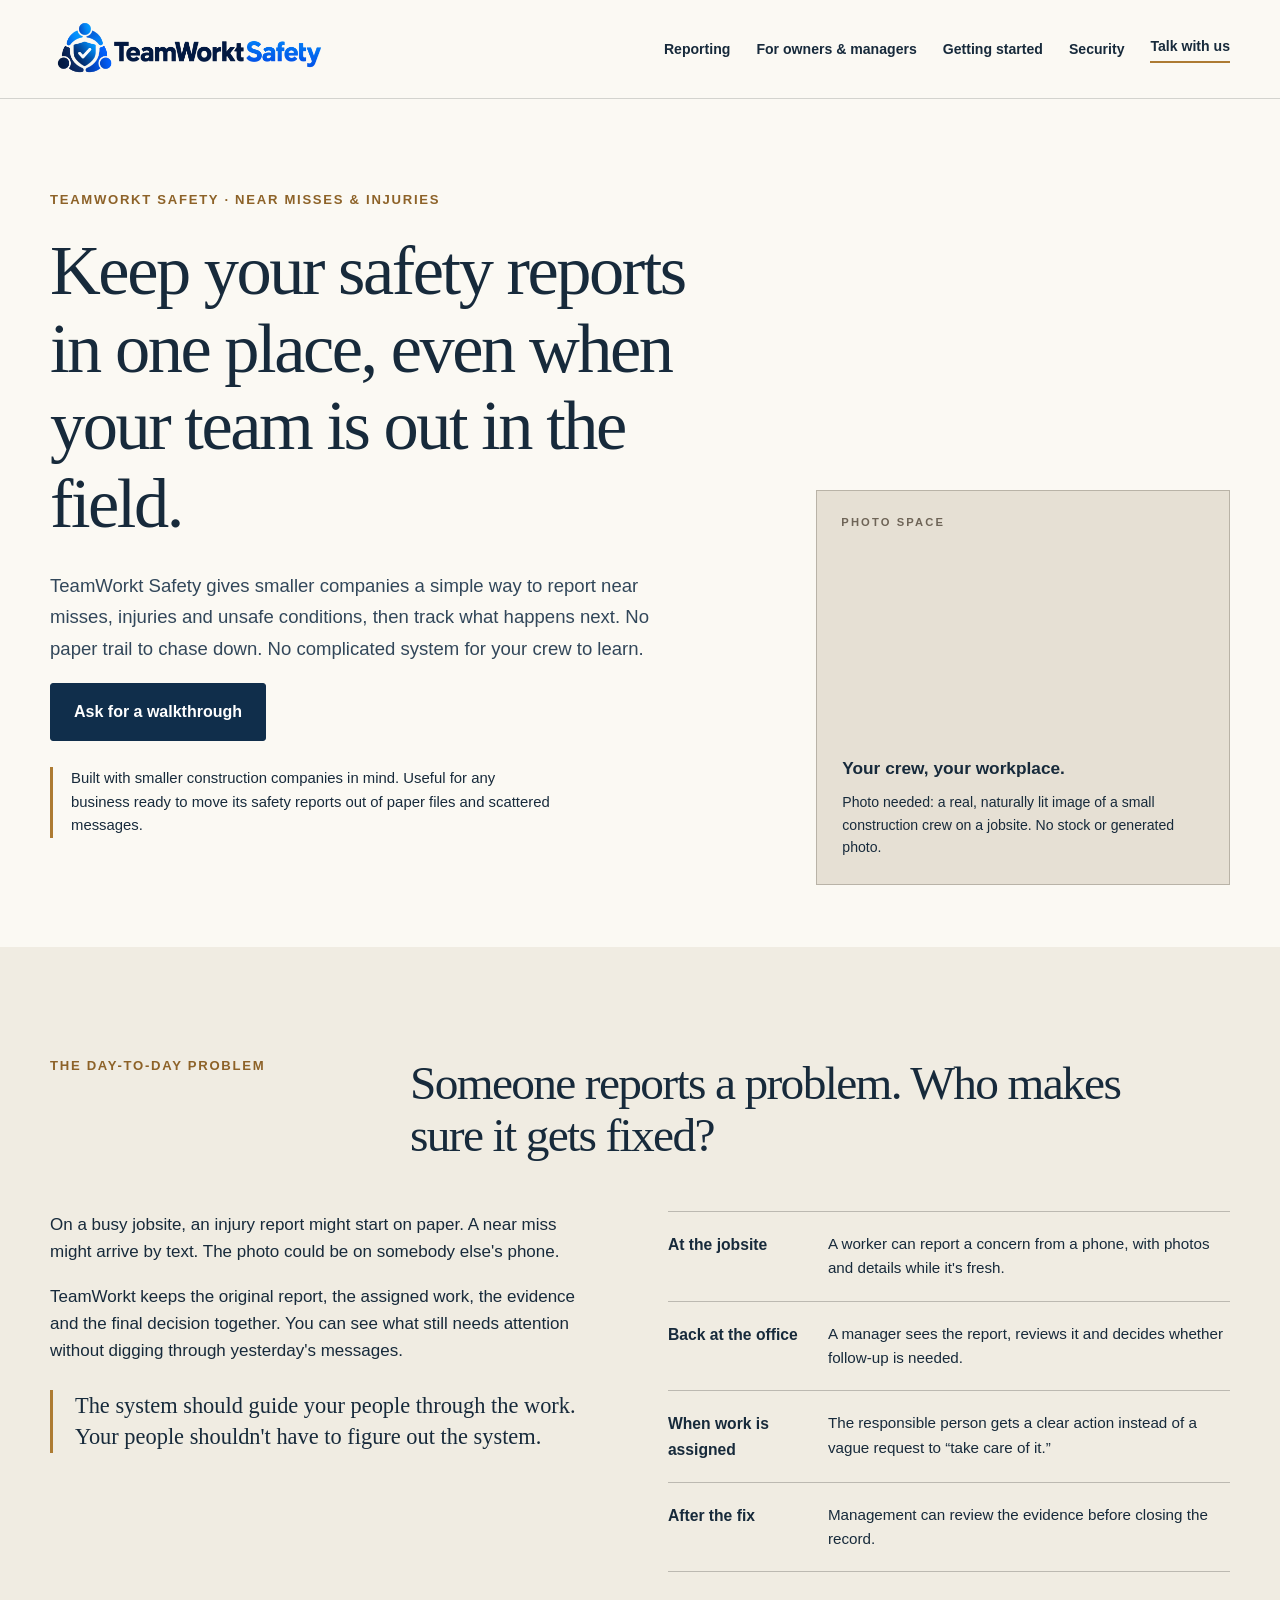
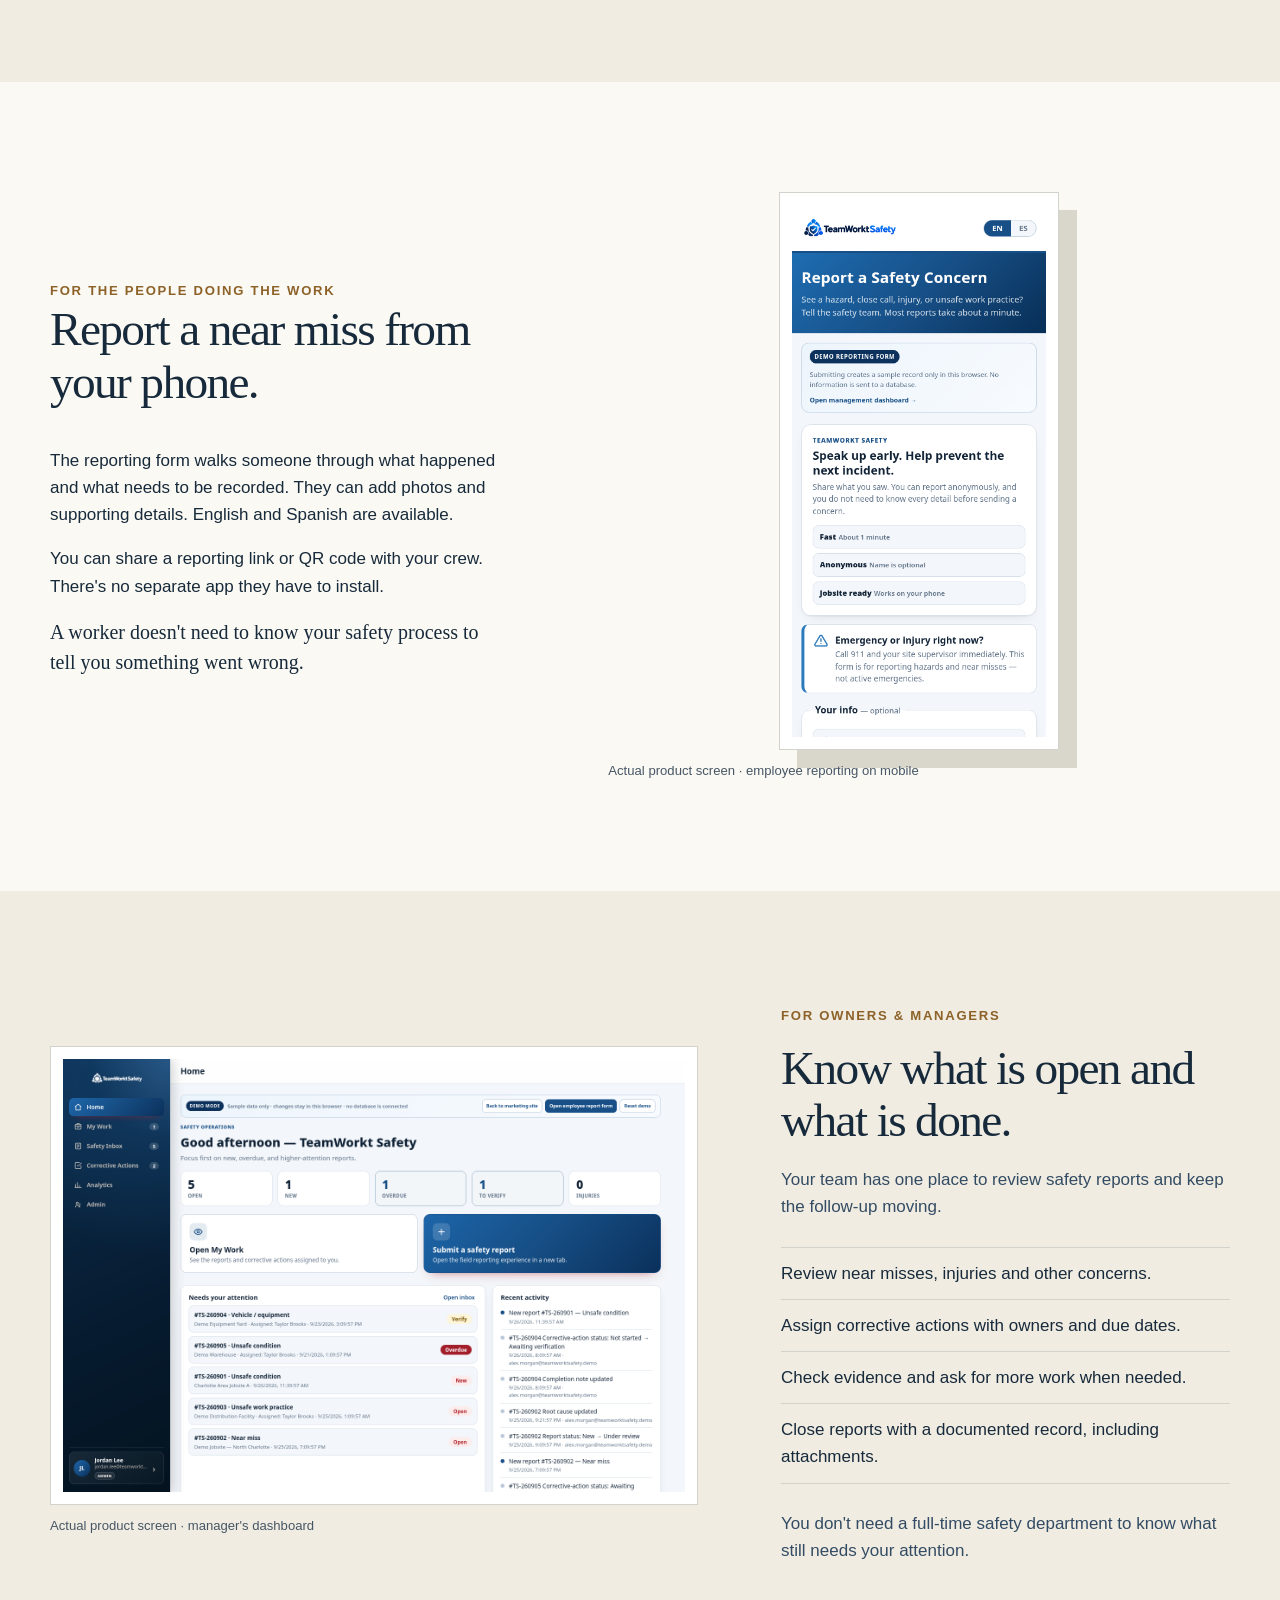
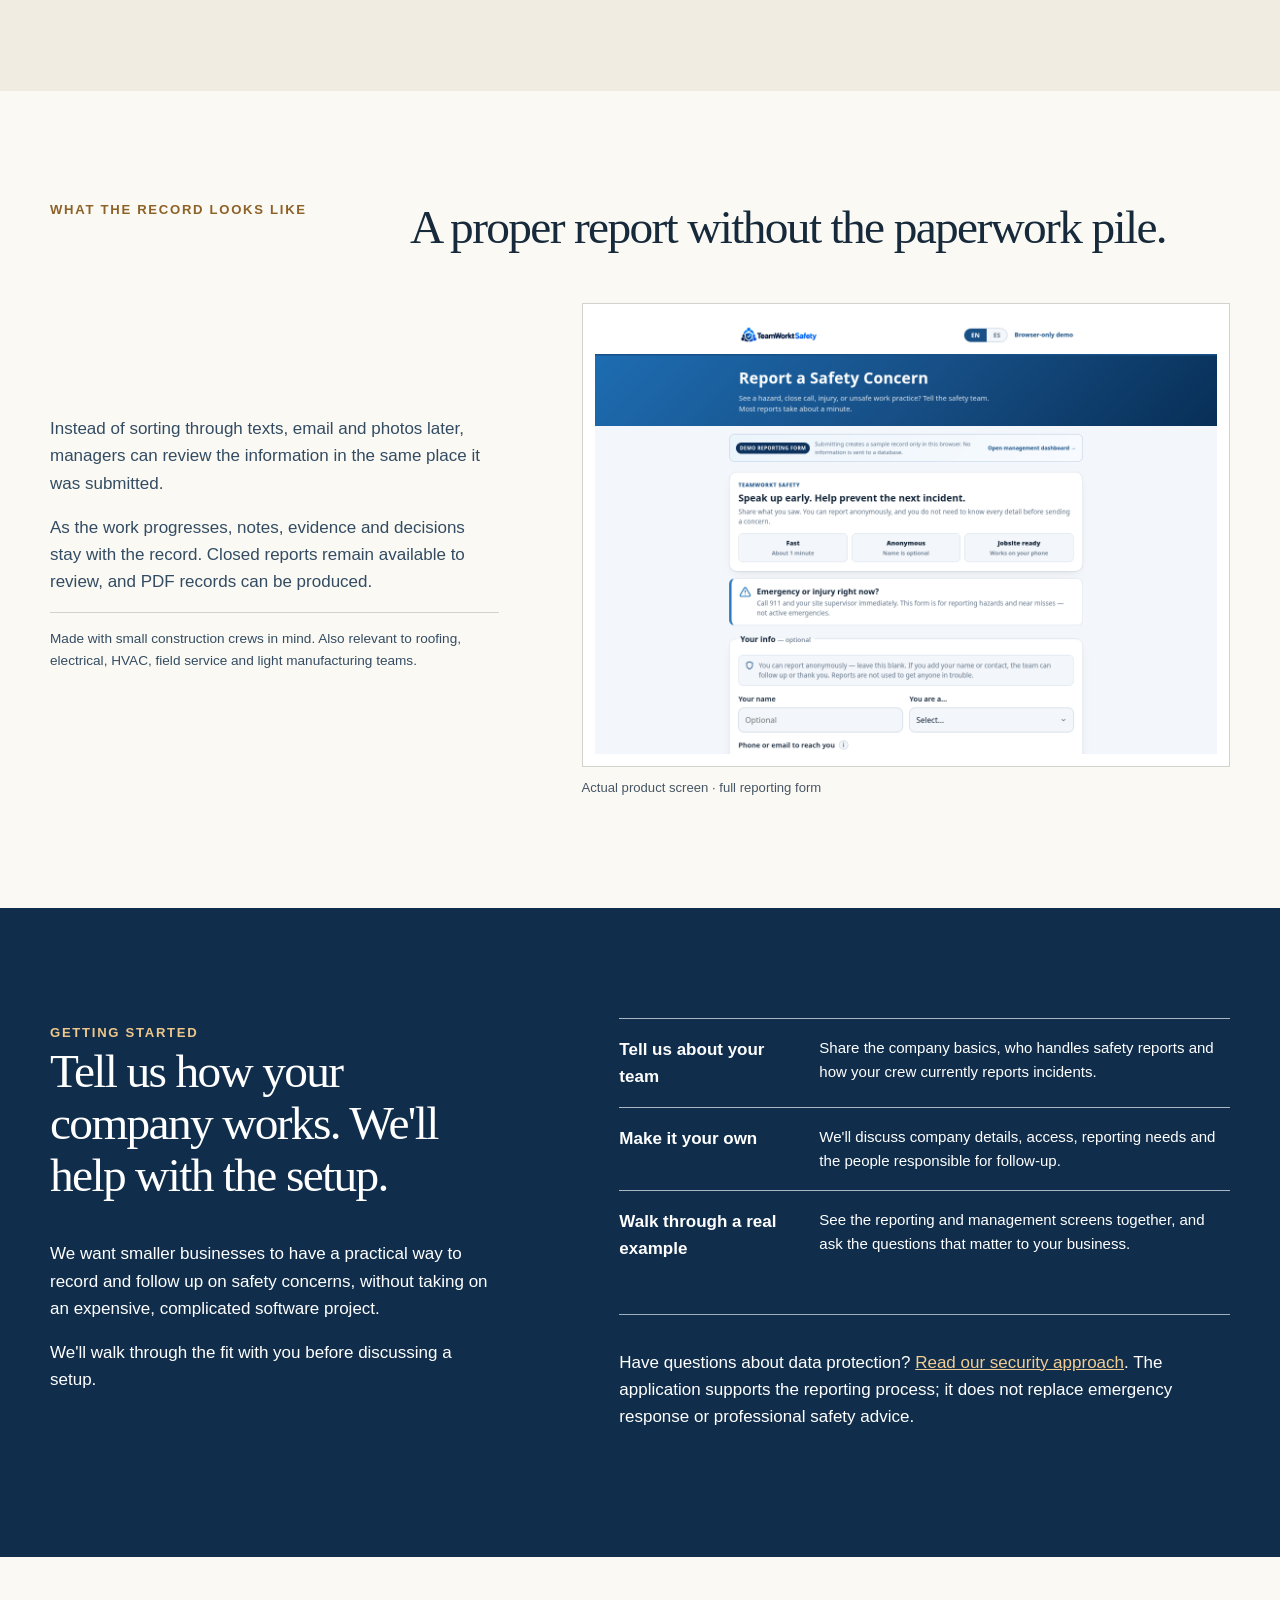
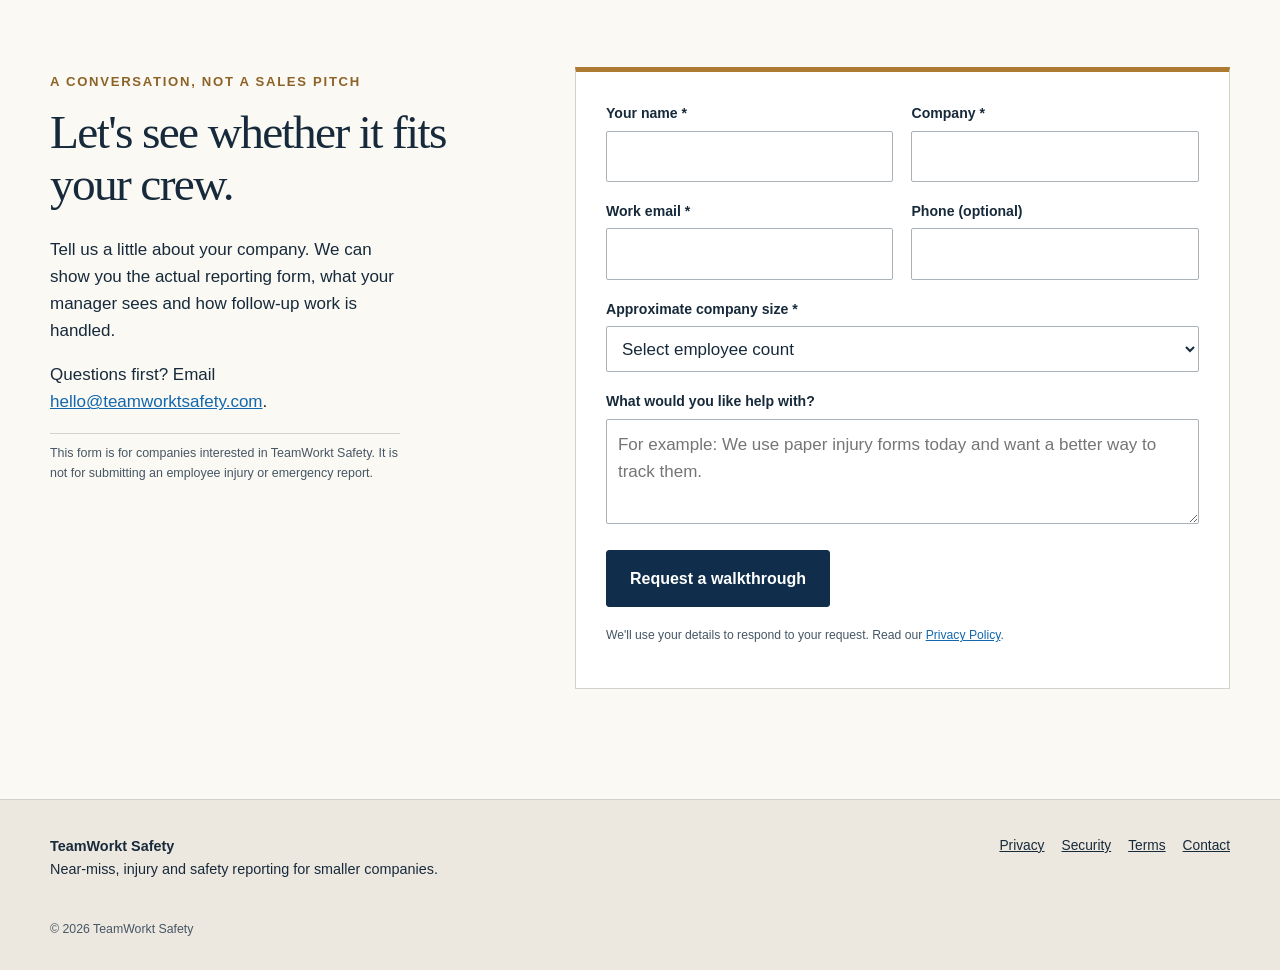
==== index.html @ fee87fe5 "Add files via upload" ====
<!doctype html><html lang="en"><head><meta charset="utf-8"><meta name="viewport" content="width=device-width,initial-scale=1"><meta name="theme-color" content="#102e4b"><meta name="description" content="TeamWorkt Safety helps smaller companies collect near-miss and injury reports, assign follow-up work, and keep records in one place."><title>Safety reporting for smaller companies | TeamWorkt Safety</title><link rel="icon" href="assets/favicon.ico"><link rel="apple-touch-icon" href="assets/apple-touch-icon.png"><link rel="manifest" href="site.webmanifest"><link rel="stylesheet" href="redesign.css"></head><body>
<a class="skip" href="#main">Skip to content</a><header class="site-head"><div class="wrap head-inner"><a class="brand" href="index.html" aria-label="TeamWorkt Safety home"><img src="assets/teamworkt-safety-logo.png" alt="TeamWorkt Safety"></a><nav class="site-nav" aria-label="Main navigation"><a href="#reporting">Reporting</a><a href="#management">For owners & managers</a><a href="#getting-started">Getting started</a><a href="security.html">Security</a><a href="#contact">Talk with us</a></nav></div></header>
<main id="main"><section class="hero"><div class="wrap hero-grid"><div><span class="eyebrow">TeamWorkt Safety · Near misses & injuries</span><h1>Keep your safety reports in one place, even when your team is out in the field.</h1><p class="intro">TeamWorkt Safety gives smaller companies a simple way to report near misses, injuries and unsafe conditions, then track what happens next. No paper trail to chase down. No complicated system for your crew to learn.</p><a class="btn" href="#contact">Ask for a walkthrough</a><p class="hero-note">Built with smaller construction companies in mind. Useful for any business ready to move its safety reports out of paper files and scattered messages.</p></div><div class="photo-placeholder" role="img" aria-label="Placeholder for a real photograph of a working crew at a construction site"><strong>Your crew, your workplace.</strong><p>Photo needed: a real, naturally lit image of a small construction crew on a jobsite. No stock or generated photo.</p></div></div></section>
<section class="section section--cream" id="why"><div class="wrap"><div class="section-header"><span class="eyebrow">The day-to-day problem</span><h2>Someone reports a problem. Who makes sure it gets fixed?</h2></div><div class="split"><div><p>On a busy jobsite, an injury report might start on paper. A near miss might arrive by text. The photo could be on somebody else's phone.</p><p>TeamWorkt keeps the original report, the assigned work, the evidence and the final decision together. You can see what still needs attention without digging through yesterday's messages.</p><div class="field-note">The system should guide your people through the work. Your people shouldn't have to figure out the system.</div></div><div class="issue-list"><div class="issue"><strong>At the jobsite</strong><p>A worker can report a concern from a phone, with photos and details while it's fresh.</p></div><div class="issue"><strong>Back at the office</strong><p>A manager sees the report, reviews it and decides whether follow-up is needed.</p></div><div class="issue"><strong>When work is assigned</strong><p>The responsible person gets a clear action instead of a vague request to “take care of it.”</p></div><div class="issue"><strong>After the fix</strong><p>Management can review the evidence before closing the record.</p></div></div></div></div></section>
<section class="section" id="reporting"><div class="wrap mobile-layout"><div><span class="eyebrow">For the people doing the work</span><h2>Report a near miss from your phone.</h2><p>The reporting form walks someone through what happened and what needs to be recorded. They can add photos and supporting details. English and Spanish are available.</p><p>You can share a reporting link or QR code with your crew. There's no separate app they have to install.</p><p class="long-note">A worker doesn't need to know your safety process to tell you something went wrong.</p></div><div><div class="mobile-shot image-frame"><img src="assets/previews/employee-report-mobile.png" width="430" height="900" alt="Actual TeamWorkt Safety mobile report screen with guided input fields" loading="lazy"></div><p class="screen-cap">Actual product screen · employee reporting on mobile</p></div></div></section>
<section class="section section--cream" id="management"><div class="wrap"><div class="product-layout reverse"><div><div class="image-frame"><img src="assets/previews/management-dashboard.png" width="1440" height="1000" alt="Actual management dashboard with open reports and assigned work" loading="lazy"></div><p class="screen-cap">Actual product screen · manager's dashboard</p></div><div class="product-copy"><span class="eyebrow">For owners & managers</span><h2>Know what is open and what is done.</h2><p>Your team has one place to review safety reports and keep the follow-up moving.</p><ul class="plain-points"><li>Review near misses, injuries and other concerns.</li><li>Assign corrective actions with owners and due dates.</li><li>Check evidence and ask for more work when needed.</li><li>Close reports with a documented record, including attachments.</li></ul><p>You don't need a full-time safety department to know what still needs your attention.</p></div></div></div></section>
<section class="section" id="product"><div class="wrap"><div class="section-header"><span class="eyebrow">What the record looks like</span><h2>A proper report without the paperwork pile.</h2></div><div class="product-layout"><div class="product-copy"><p>Instead of sorting through texts, email and photos later, managers can review the information in the same place it was submitted.</p><p>As the work progresses, notes, evidence and decisions stay with the record. Closed reports remain available to review, and PDF records can be produced.</p><p class="industries">Made with small construction crews in mind. Also relevant to roofing, electrical, HVAC, field service and light manufacturing teams.</p></div><div><div class="image-frame"><img src="assets/previews/employee-report-desktop.png" width="1280" height="900" alt="Actual TeamWorkt Safety desktop reporting form" loading="lazy"></div><p class="screen-cap">Actual product screen · full reporting form</p></div></div></div></section>
<section class="section section--navy" id="getting-started"><div class="wrap setup-grid"><div><span class="eyebrow">Getting started</span><h2>Tell us how your company works. We'll help with the setup.</h2><p>We want smaller businesses to have a practical way to record and follow up on safety concerns, without taking on an expensive, complicated software project.</p><p>We'll walk through the fit with you before discussing a setup.</p></div><div><div class="setup-detail"><strong>Tell us about your team</strong><p>Share the company basics, who handles safety reports and how your crew currently reports incidents.</p></div><div class="setup-detail"><strong>Make it your own</strong><p>We'll discuss company details, access, reporting needs and the people responsible for follow-up.</p></div><div class="setup-detail"><strong>Walk through a real example</strong><p>See the reporting and management screens together, and ask the questions that matter to your business.</p></div><div class="band-line"></div><p>Have questions about data protection? <a href="security.html">Read our security approach</a>. The application supports the reporting process; it does not replace emergency response or professional safety advice.</p></div></div></section>
<section class="section" id="contact"><div class="wrap contact-layout"><div class="contact-aside"><span class="eyebrow">A conversation, not a sales pitch</span><h2>Let's see whether it fits your crew.</h2><p>Tell us a little about your company. We can show you the actual reporting form, what your manager sees and how follow-up work is handled.</p><p>Questions first? Email <a href="mailto:hello@teamworktsafety.com">hello@teamworktsafety.com</a>.</p><p class="caption-line">This form is for companies interested in TeamWorkt Safety. It is not for submitting an employee injury or emergency report.</p></div><div><div id="contact-success" class="form-feedback" role="status">Your request was sent. We'll be in touch.</div><div id="contact-error" class="form-feedback error" role="alert">We couldn't send that just now. Please email hello@teamworktsafety.com instead.</div><form action="/api/contact" method="POST" id="contact-form" class="contact-form" novalidate><input class="hidden-honey" type="text" name="website" autocomplete="off" tabindex="-1" aria-hidden="true"><div class="form-row"><div class="field"><label for="contact-name">Your name *</label><input id="contact-name" name="name" autocomplete="name" required></div><div class="field"><label for="contact-company">Company *</label><input id="contact-company" name="company" autocomplete="organization" required></div></div><div class="form-row"><div class="field"><label for="contact-email">Work email *</label><input id="contact-email" type="email" name="email" autocomplete="email" required></div><div class="field"><label for="contact-phone">Phone (optional)</label><input id="contact-phone" name="phone" type="tel" autocomplete="tel"></div></div><div class="field"><label for="contact-size">Approximate company size *</label><select id="contact-size" name="company_size" required><option value="" selected disabled>Select employee count</option><option>1–20 employees</option><option>21–50 employees</option><option>51–100 employees</option><option>101–200 employees</option><option>201+ employees</option></select></div><div class="field"><label for="contact-message">What would you like help with?</label><textarea id="contact-message" name="message" placeholder="For example: We use paper injury forms today and want a better way to track them."></textarea></div><button class="btn" id="contact-submit" type="submit">Request a walkthrough</button><p class="form-note">We'll use your details to respond to your request. Read our <a href="privacy.html">Privacy Policy</a>.</p></form></div></div></section></main>
<footer class="site-foot"><div class="wrap"><div class="footer-inner"><p><strong>TeamWorkt Safety</strong><br>Near-miss, injury and safety reporting for smaller companies.</p><nav class="footer-links" aria-label="Footer"><a href="privacy.html">Privacy</a><a href="security.html">Security</a><a href="terms.html">Terms</a><a href="#contact">Contact</a></nav></div><div class="copyright">© <span id="year">2026</span> TeamWorkt Safety</div></div></footer>
<script src="site.js"></script><script>if('serviceWorker' in navigator){window.addEventListener('load',function(){navigator.serviceWorker.register('service-worker.js').catch(function(){});});}</script></body></html>
---- redesign.css ----
:root{--ink:#172a3b;--navy:#102e4b;--blue:#1267ae;--paper:#fbf9f3;--cream:#f0ece2;--line:#d3d3ce;--ochre:#ad7b32;--white:#fff;--muted:#465665}*{box-sizing:border-box}html{scroll-behavior:smooth}body{margin:0;background:var(--paper);color:var(--ink);font:17px/1.6 'Trebuchet MS',Arial,sans-serif}h1,h2,h3,p{margin-top:0}h1,h2,h3{line-height:1.1}h1,h2{font-family:Georgia,'Times New Roman',serif;font-weight:400;letter-spacing:-.035em}h1{font-size:clamp(2.6rem,5.5vw,5.45rem)}h2{font-size:clamp(2.05rem,3.7vw,3.6rem)}h3{font-size:1.17rem;font-weight:700;letter-spacing:-.02em}a{color:var(--blue)}a:hover{text-decoration-thickness:2px}button,input,textarea,select{font:inherit}button{cursor:pointer}.wrap{width:min(1180px,calc(100% - 48px));margin:auto}.skip{position:absolute;left:-9999px;top:8px;background:white;padding:10px}.skip:focus{left:10px;z-index:99}.site-head{border-bottom:1px solid var(--line);background:var(--paper)}.head-inner{min-height:98px;display:flex;align-items:center;justify-content:space-between;gap:30px}.brand{display:flex;align-items:center;max-width:275px}.brand img{display:block;width:100%;height:auto}.site-nav{display:flex;align-items:center;gap:26px;flex-wrap:wrap}.site-nav a{color:var(--ink);text-decoration:none;font-weight:700;font-size:.88rem}.site-nav a:last-child{border-bottom:2px solid var(--ochre);padding-bottom:3px}.site-nav a:hover{text-decoration:underline;text-underline-offset:5px}.eyebrow{font:700 .82rem/1.3 'Trebuchet MS',Arial,sans-serif;text-transform:uppercase;letter-spacing:.13em;color:#8d6228}.hero{padding:86px 0 94px}.hero-grid{display:grid;grid-template-columns:minmax(0,1.25fr) minmax(285px,.75fr);gap:clamp(30px,6vw,95px);align-items:end}.hero h1{max-width:780px;margin:20px 0 28px}.hero .intro{font-size:1.16rem;max-width:610px;line-height:1.7;color:#32475a}.btn{display:inline-flex;align-items:center;justify-content:center;background:var(--navy);color:white;padding:15px 23px;text-decoration:none;border:1px solid var(--navy);border-radius:3px;font-size:1rem;font-weight:700}.btn:hover{background:#174e7e;color:white}.hero-note{margin-top:26px;padding-left:18px;border-left:3px solid var(--ochre);font-size:.93rem;max-width:500px}.photo-placeholder{background:#e6e0d4;border:1px solid #b9b3a7;min-height:395px;display:flex;flex-direction:column;justify-content:end;padding:25px;position:relative;transform:translateY(32px)}.photo-placeholder:before{content:'PHOTO SPACE';position:absolute;top:23px;left:24px;letter-spacing:.19em;font-size:.7rem;font-weight:700;color:#6e6457}.photo-placeholder strong{font-size:1.08rem}.photo-placeholder p{font-size:.88rem;margin:9px 0 0}.caption-line{border-top:1px solid var(--line);padding-top:10px;font-size:.78rem;color:var(--muted)}.section{padding:110px 0}.section--cream{background:var(--cream)}.section--navy{background:var(--navy);color:white}.section--navy .eyebrow{color:#efc78a}.section--navy a{color:#f2cd93}.section-header{display:grid;grid-template-columns: .4fr 1fr;gap:32px;margin-bottom:50px}.section-header h2{max-width:760px;margin-bottom:0}.split{display:grid;grid-template-columns: 1fr 1.05fr;gap:7%;align-items:start}.split p{max-width:560px}.field-note{font-family:Georgia,serif;font-size:1.4rem;line-height:1.4;border-left:3px solid var(--ochre);padding-left:22px;margin-top:26px}.issue-list{border-top:1px solid #bcb9b1}.issue{padding:20px 0;border-bottom:1px solid #bcb9b1;display:grid;grid-template-columns:145px 1fr;gap:15px}.issue strong{font-size:.98rem}.issue p{margin:0;font-size:.95rem}.image-frame{background:white;padding:12px;border:1px solid var(--line)}.image-frame img{display:block;width:100%;height:auto}.product-layout{display:grid;grid-template-columns: .9fr 1.3fr;gap:7%;align-items:center}.product-layout.reverse{grid-template-columns:1.3fr .9fr}.product-copy{max-width:450px}.product-copy h2{margin:14px 0 20px}.product-copy p{color:#334c63}.plain-points{padding:0;margin:26px 0;list-style:none}.plain-points li{padding:12px 0;border-top:1px solid var(--line)}.plain-points li:last-child{border-bottom:1px solid var(--line)}.screen-cap{font-size:.82rem;margin:10px 0 0;color:var(--muted)}.mobile-layout{display:grid;grid-template-columns: .8fr 1.1fr;gap:9%;align-items:center}.mobile-shot{width:min(280px,100%);margin:0 auto;box-shadow:18px 18px 0 #d9d7cc}.long-note{font:1.25rem/1.5 Georgia,serif}.band-line{height:1px;background:#9eafbd;margin:34px 0}.setup-grid{display:grid;grid-template-columns: .85fr 1.15fr;gap:10%}.setup-detail{border-top:1px solid #aab7c3;padding:17px 0;display:grid;grid-template-columns: 180px 1fr;gap:20px}.setup-detail p{margin:0;font-size:.94rem}.industries{font-size:.85rem;color:var(--muted);padding-top:15px;border-top:1px solid var(--line)}.contact-layout{display:grid;grid-template-columns:.78fr 1.22fr;gap:9%}.contact-layout h2{margin:12px 0 25px}.contact-aside p{max-width:350px}.contact-form{background:white;border-top:5px solid var(--ochre);padding:30px;border-left:1px solid var(--line);border-right:1px solid var(--line);border-bottom:1px solid var(--line)}.form-row{display:grid;grid-template-columns:1fr 1fr;gap:18px}.field{margin-bottom:18px}.field label{display:block;font-size:.88rem;font-weight:700;margin-bottom:6px}.field input,.field select,.field textarea{width:100%;border:1px solid #aab2b7;padding:11px;background:#fff;color:var(--ink);border-radius:2px;min-height:46px}.field textarea{min-height:105px;resize:vertical}.field input:focus,.field select:focus,.field textarea:focus{outline:3px solid #a9d4f3;outline-offset:1px}.hidden-honey{position:absolute;left:-9999px}.form-note{font-size:.76rem;color:var(--muted);margin-top:19px}.form-feedback{display:none;margin:0 0 18px;padding:15px;border-left:4px solid var(--navy);background:#ecf4f9}.form-feedback.is-visible{display:block}.form-feedback.error{border-color:#ab493f;background:#fff0ee}.site-foot{background:#ede8df;padding:35px 0 30px;border-top:1px solid var(--line)}.footer-inner{display:flex;align-items:start;justify-content:space-between;gap:24px;flex-wrap:wrap}.footer-inner p{font-size:.9rem;max-width:400px}.footer-links{display:flex;flex-wrap:wrap;gap:17px}.footer-links a{font-size:.86rem;color:var(--ink)}.copyright{font-size:.77rem;color:var(--muted);margin-top:25px}.legal-layout{display:grid;grid-template-columns:minmax(210px,.34fr) minmax(0,1fr);gap:9%;padding-top:74px;padding-bottom:120px}.legal-layout h1{font-size:clamp(2.8rem,5vw,4.7rem)}.legal-content h2{font-size:1.55rem;letter-spacing:-.01em;margin:37px 0 12px}.legal-content h3{font-size:1.05rem;margin:25px 0 8px}.legal-content p,.legal-content li{max-width:730px}.legal-content a{overflow-wrap:anywhere}.legal-meta{font-size:.9rem;color:var(--muted)}@media(max-width:800px){.head-inner{padding:18px 0;align-items:start;flex-direction:column;gap:14px}.brand{max-width:230px}.site-nav{gap:16px}.hero{padding:55px 0 65px}.hero-grid,.split,.product-layout,.product-layout.reverse,.mobile-layout,.setup-grid,.contact-layout,.legal-layout{grid-template-columns:1fr;gap:38px}.photo-placeholder{min-height:240px;transform:none}.section{padding:72px 0}.section-header{grid-template-columns:1fr;gap:16px}.setup-detail{grid-template-columns:130px 1fr}.product-layout.reverse .image-frame{order:2}.form-row{grid-template-columns:1fr;gap:0}.legal-layout{padding-top:45px;padding-bottom:70px}}@media(max-width:460px){.wrap{width:min(100% - 32px,1180px)}.site-nav{gap:10px 15px}.site-nav a{font-size:.78rem}.hero h1{font-size:2.75rem}.issue{grid-template-columns:1fr;gap:4px}.setup-detail{grid-template-columns:1fr;gap:4px}.contact-form{padding:21px}.section{padding:61px 0}}@media(prefers-reduced-motion:reduce){html{scroll-behavior:auto}}
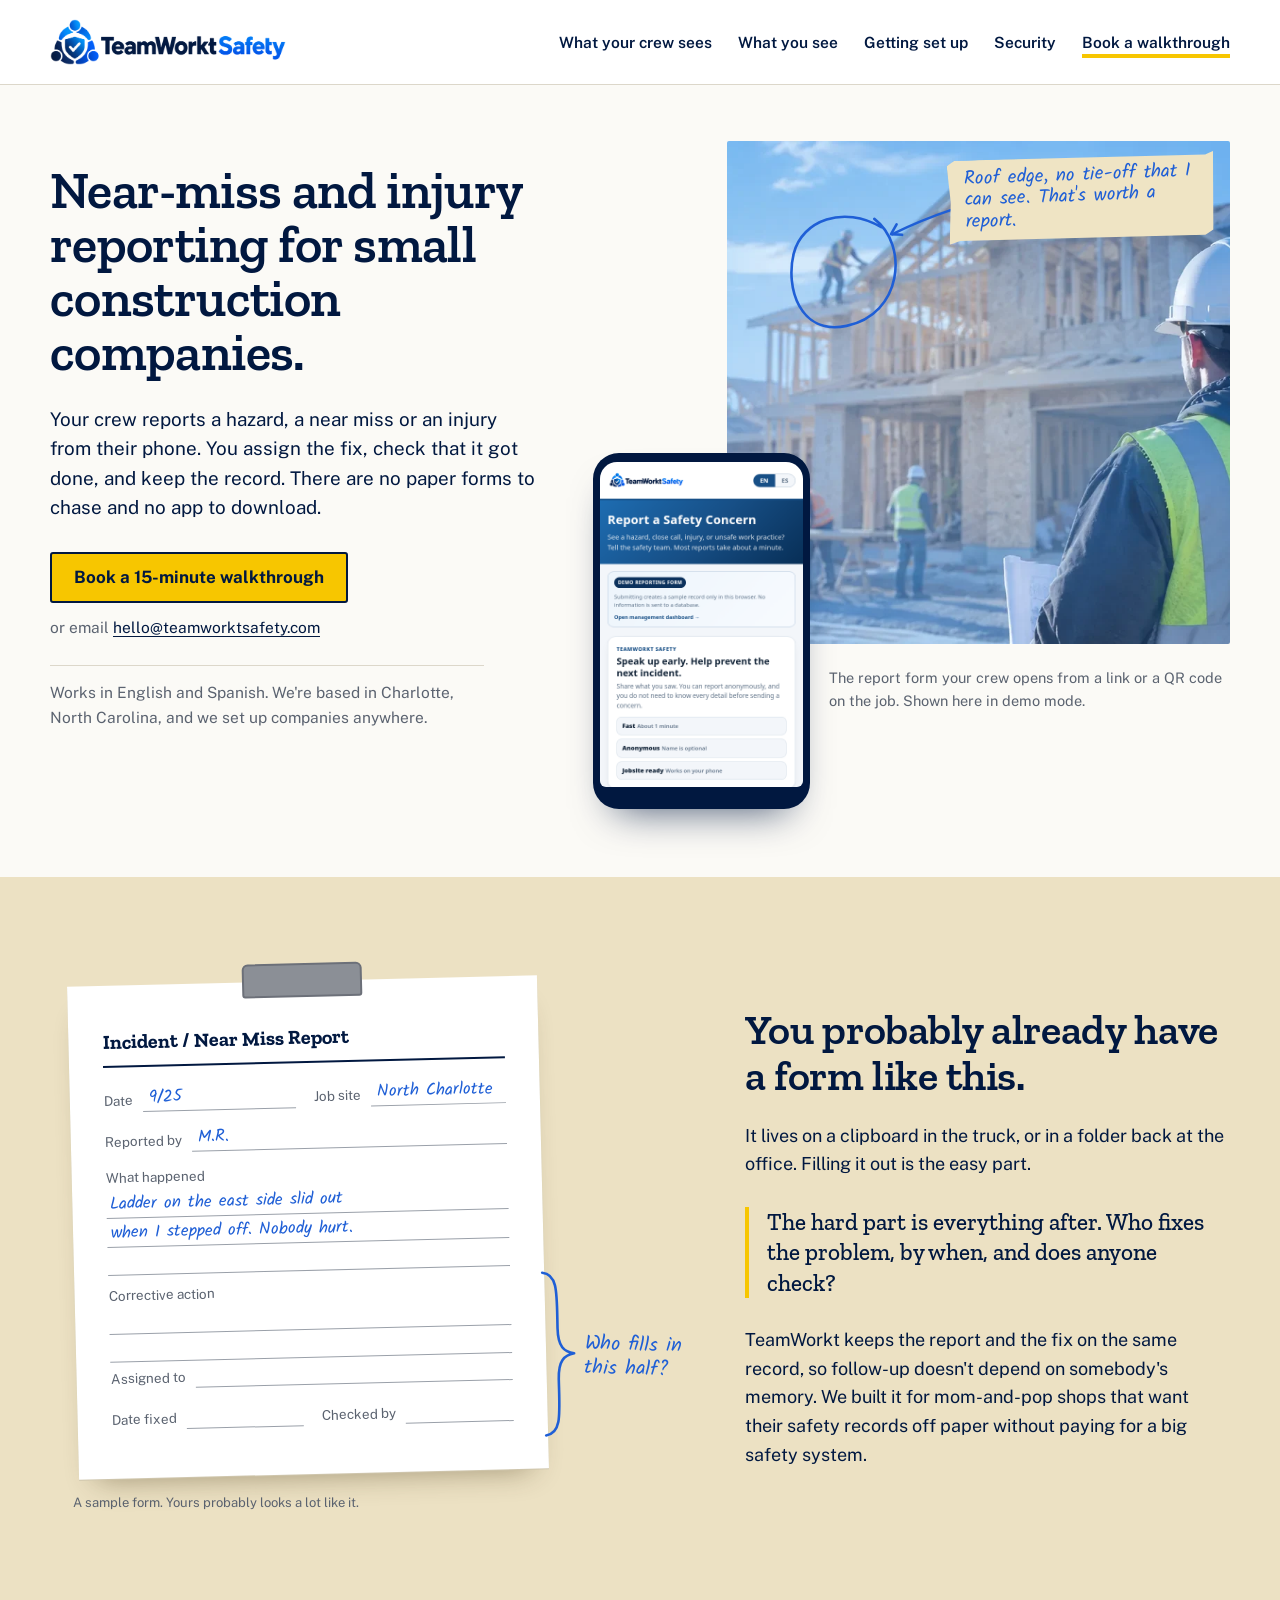
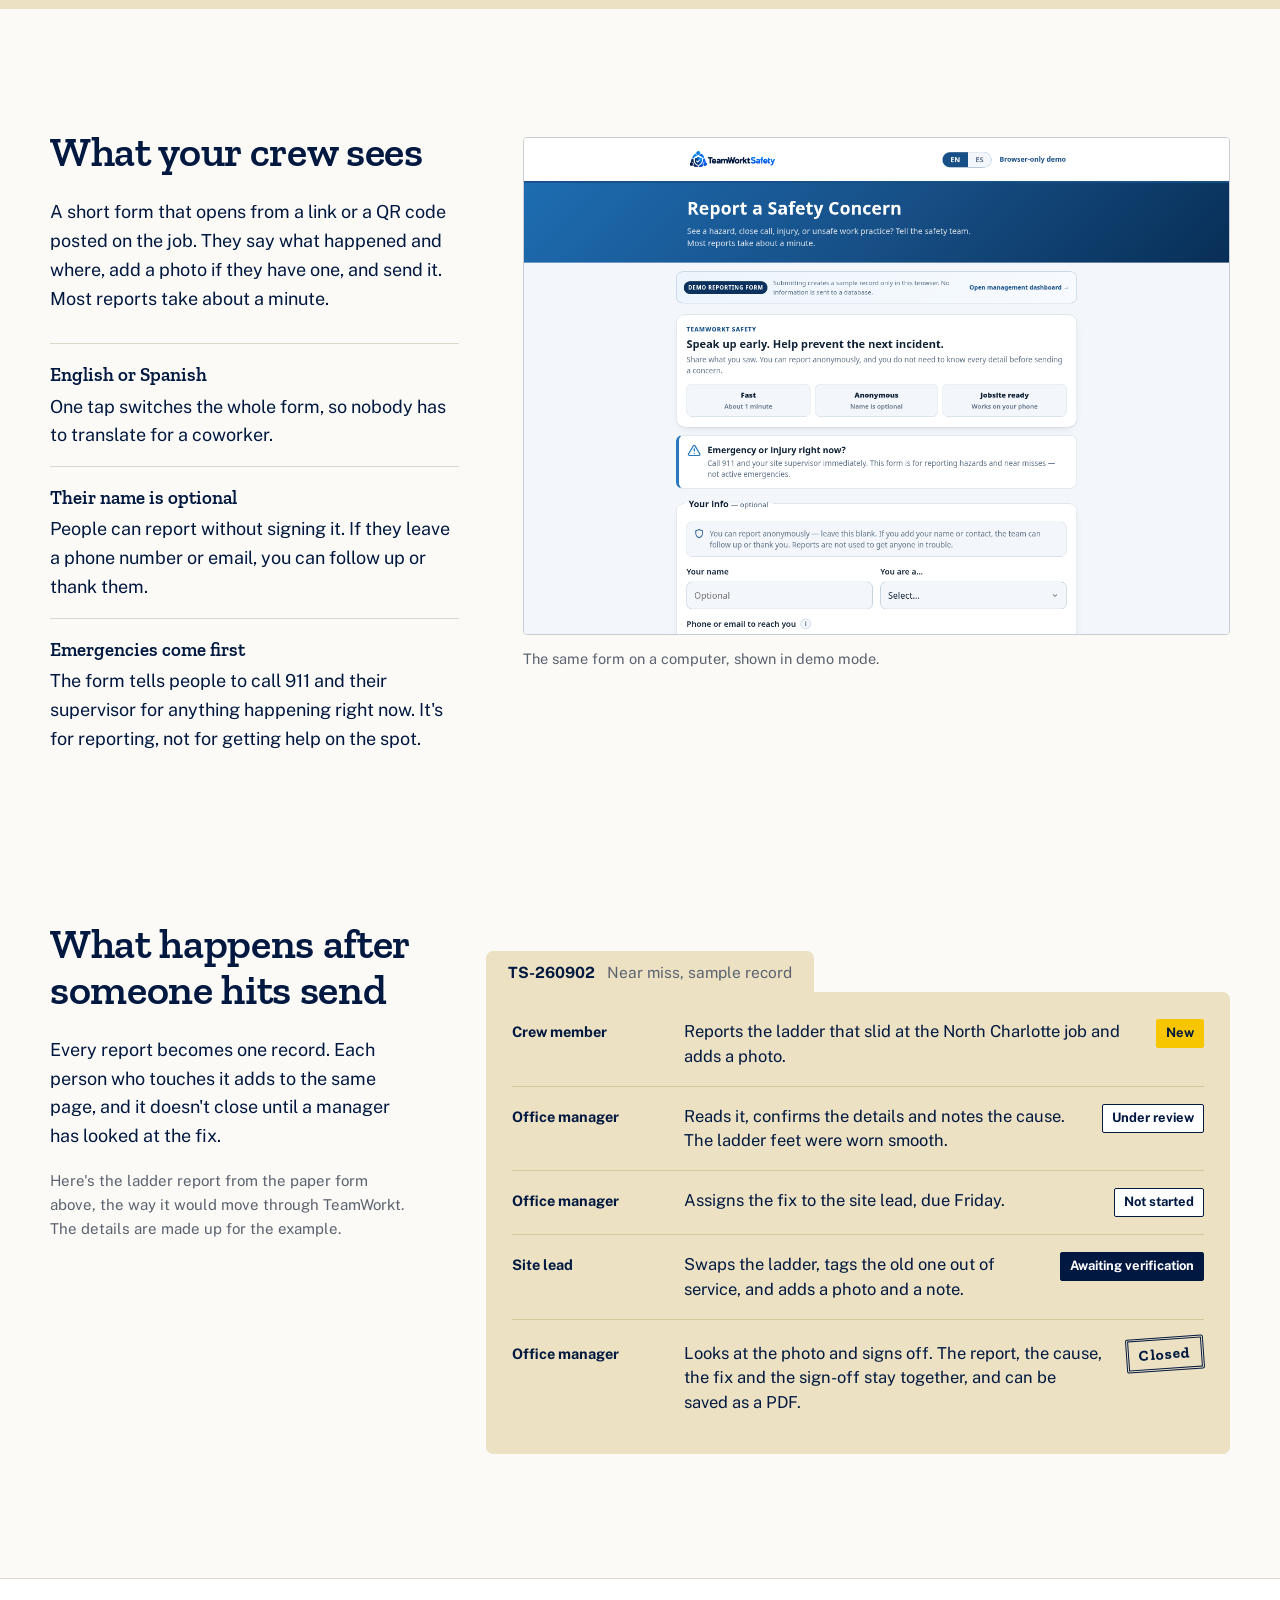
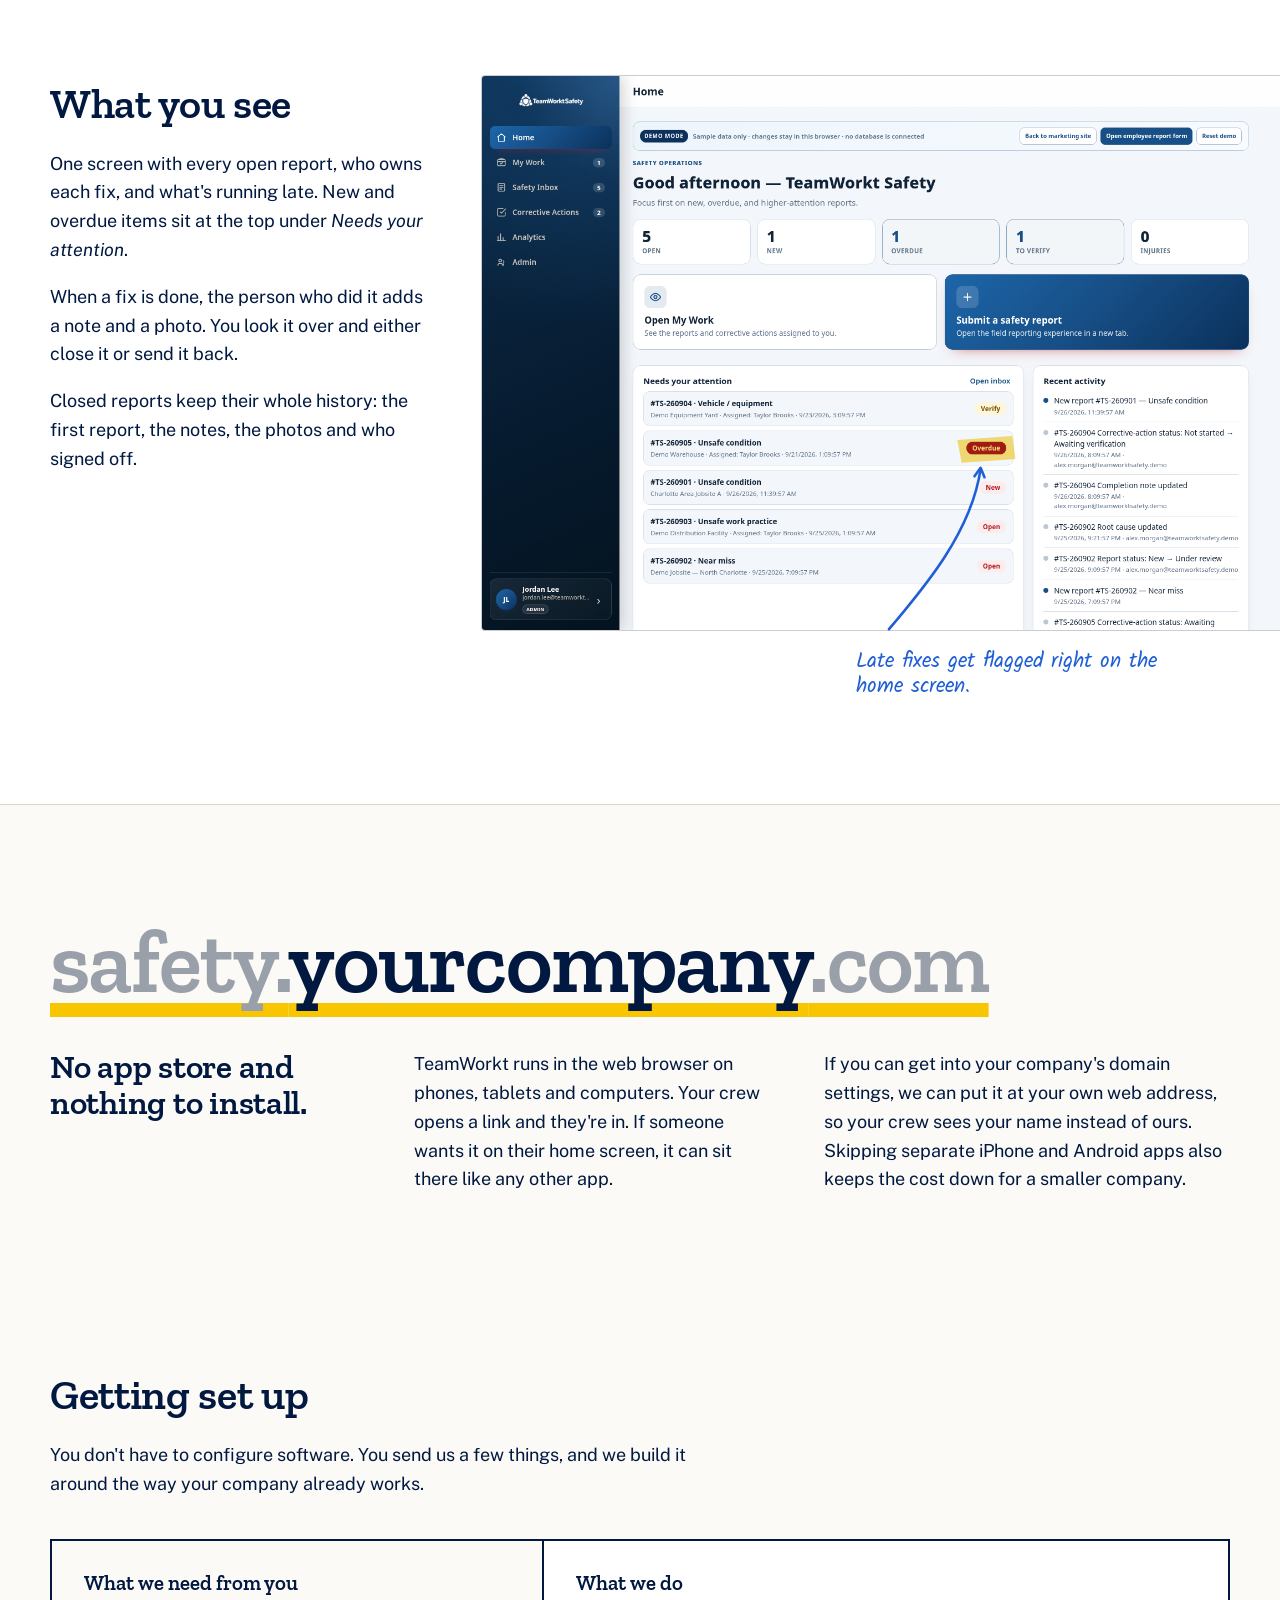
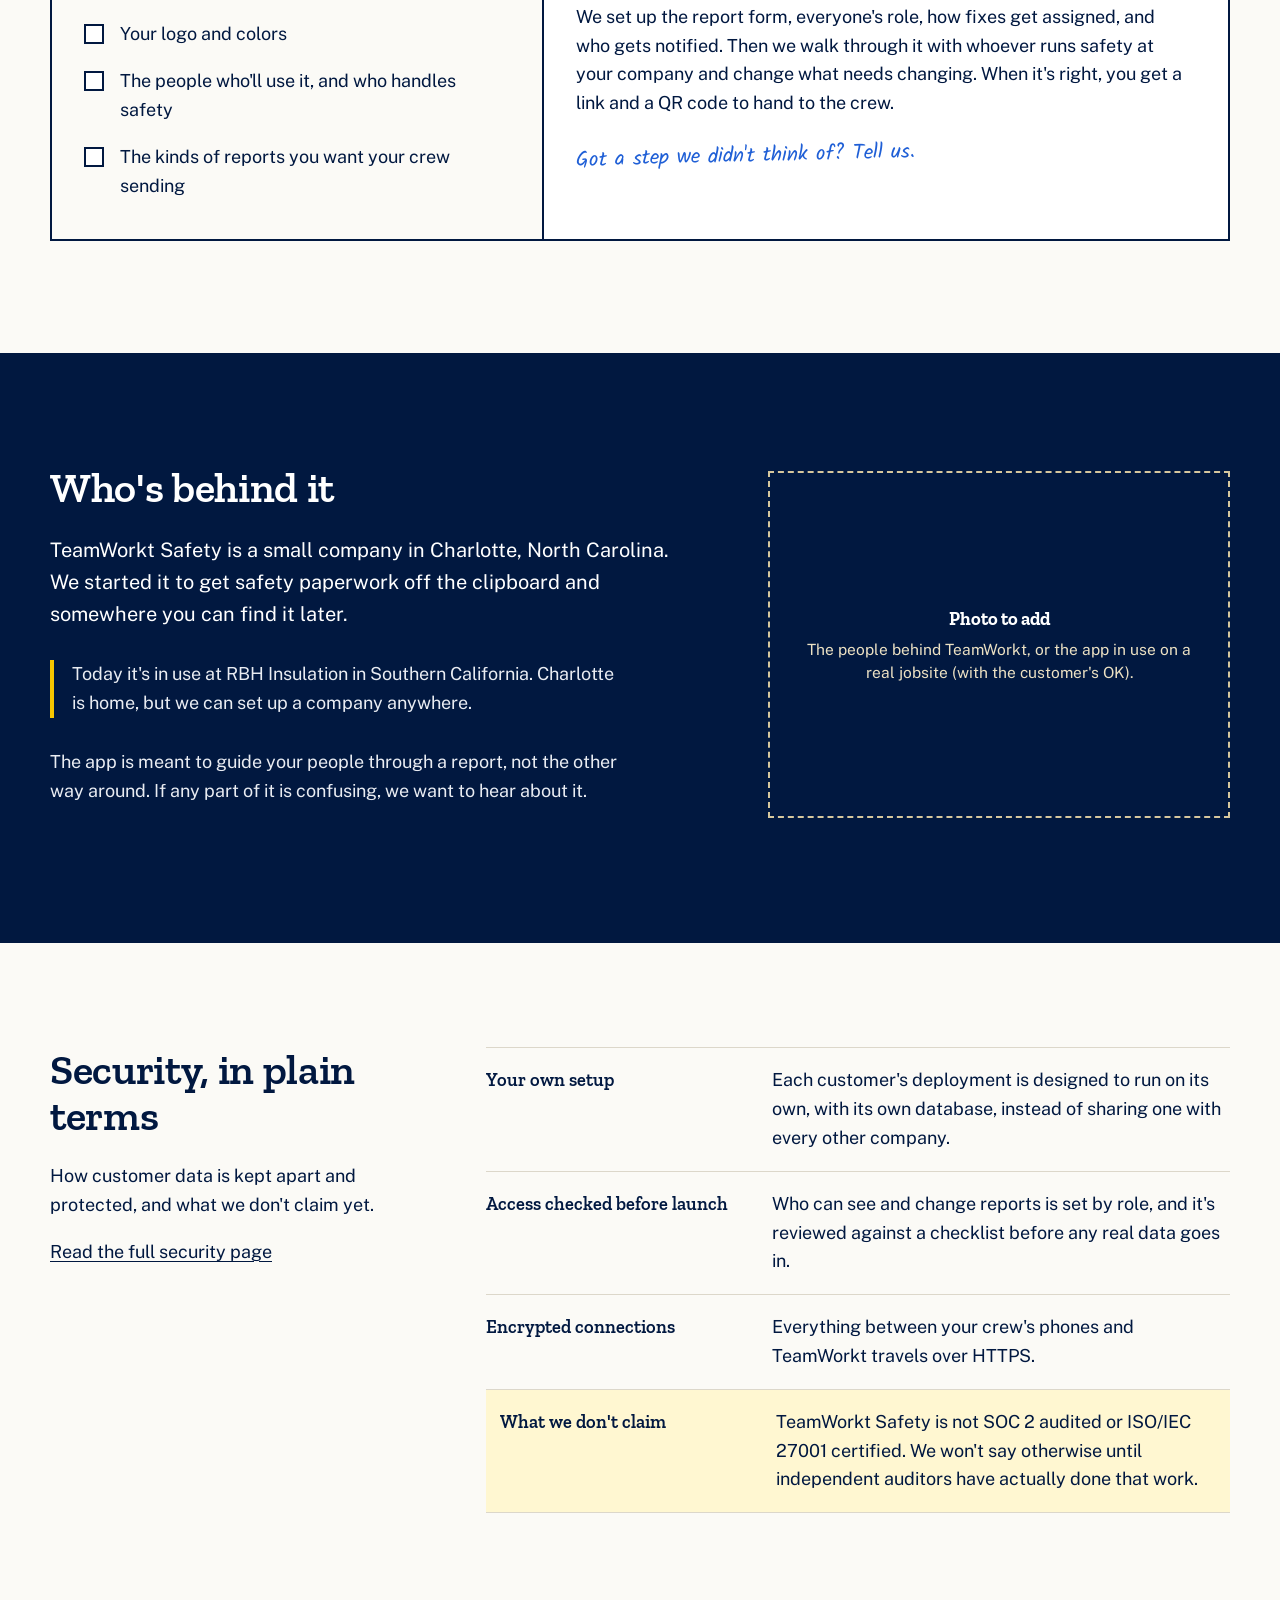
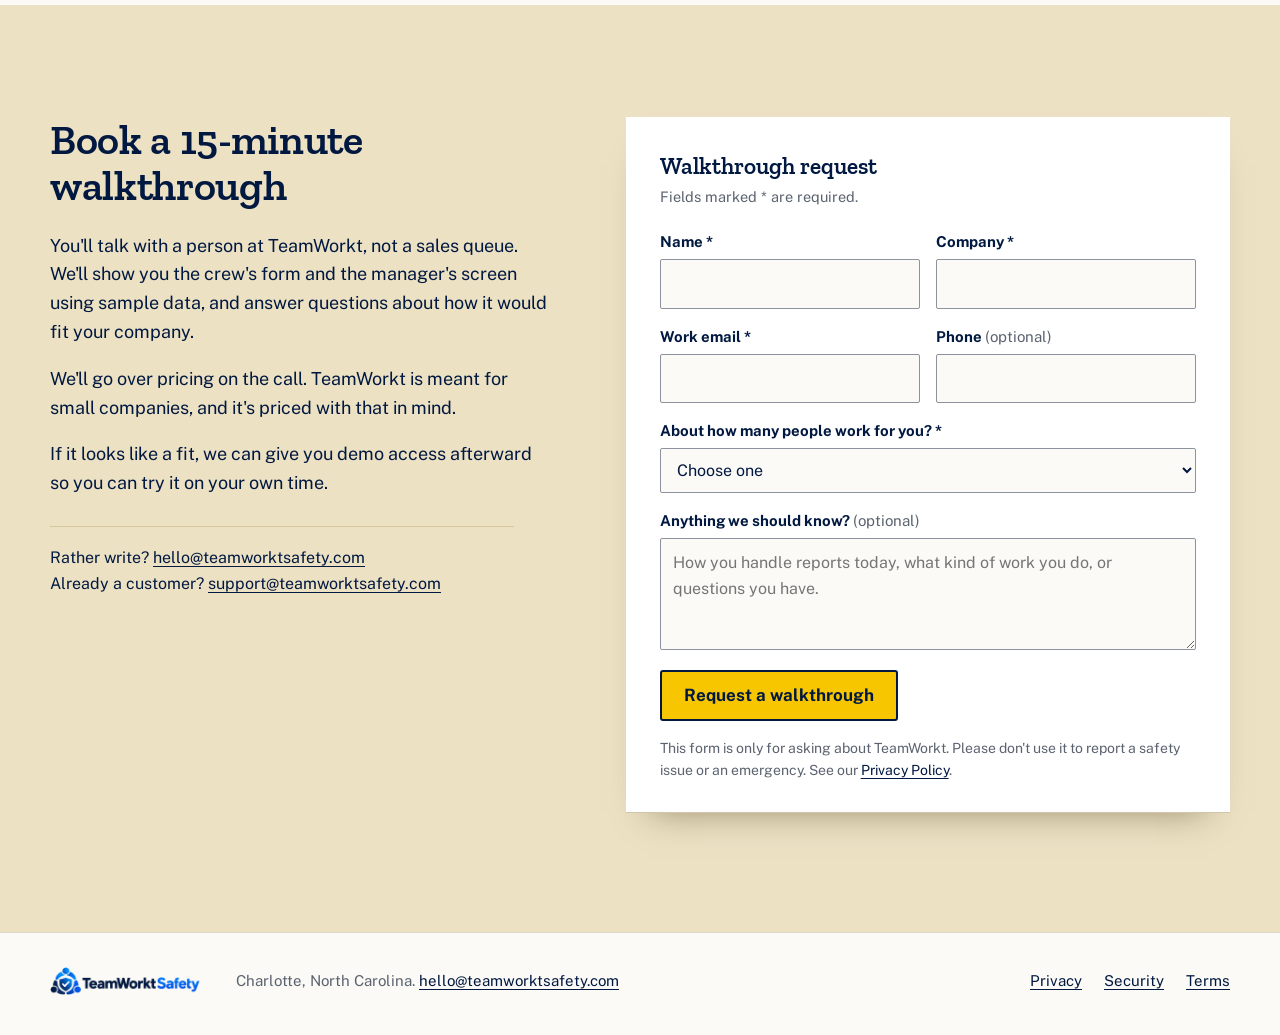
==== commit 7483d1f2: "Add files via upload" ====
--- a/index.html
+++ b/index.html
@@ -1,11 +1,360 @@
-<!doctype html><html lang="en"><head><meta charset="utf-8"><meta name="viewport" content="width=device-width,initial-scale=1"><meta name="theme-color" content="#102e4b"><meta name="description" content="TeamWorkt Safety helps smaller companies collect near-miss and injury reports, assign follow-up work, and keep records in one place."><title>Safety reporting for smaller companies | TeamWorkt Safety</title><link rel="icon" href="assets/favicon.ico"><link rel="apple-touch-icon" href="assets/apple-touch-icon.png"><link rel="manifest" href="site.webmanifest"><link rel="stylesheet" href="redesign.css"></head><body>
-<a class="skip" href="#main">Skip to content</a><header class="site-head"><div class="wrap head-inner"><a class="brand" href="index.html" aria-label="TeamWorkt Safety home"><img src="assets/teamworkt-safety-logo.png" alt="TeamWorkt Safety"></a><nav class="site-nav" aria-label="Main navigation"><a href="#reporting">Reporting</a><a href="#management">For owners & managers</a><a href="#getting-started">Getting started</a><a href="security.html">Security</a><a href="#contact">Talk with us</a></nav></div></header>
-<main id="main"><section class="hero"><div class="wrap hero-grid"><div><span class="eyebrow">TeamWorkt Safety · Near misses & injuries</span><h1>Keep your safety reports in one place, even when your team is out in the field.</h1><p class="intro">TeamWorkt Safety gives smaller companies a simple way to report near misses, injuries and unsafe conditions, then track what happens next. No paper trail to chase down. No complicated system for your crew to learn.</p><a class="btn" href="#contact">Ask for a walkthrough</a><p class="hero-note">Built with smaller construction companies in mind. Useful for any business ready to move its safety reports out of paper files and scattered messages.</p></div><div class="photo-placeholder" role="img" aria-label="Placeholder for a real photograph of a working crew at a construction site"><strong>Your crew, your workplace.</strong><p>Photo needed: a real, naturally lit image of a small construction crew on a jobsite. No stock or generated photo.</p></div></div></section>
-<section class="section section--cream" id="why"><div class="wrap"><div class="section-header"><span class="eyebrow">The day-to-day problem</span><h2>Someone reports a problem. Who makes sure it gets fixed?</h2></div><div class="split"><div><p>On a busy jobsite, an injury report might start on paper. A near miss might arrive by text. The photo could be on somebody else's phone.</p><p>TeamWorkt keeps the original report, the assigned work, the evidence and the final decision together. You can see what still needs attention without digging through yesterday's messages.</p><div class="field-note">The system should guide your people through the work. Your people shouldn't have to figure out the system.</div></div><div class="issue-list"><div class="issue"><strong>At the jobsite</strong><p>A worker can report a concern from a phone, with photos and details while it's fresh.</p></div><div class="issue"><strong>Back at the office</strong><p>A manager sees the report, reviews it and decides whether follow-up is needed.</p></div><div class="issue"><strong>When work is assigned</strong><p>The responsible person gets a clear action instead of a vague request to “take care of it.”</p></div><div class="issue"><strong>After the fix</strong><p>Management can review the evidence before closing the record.</p></div></div></div></div></section>
-<section class="section" id="reporting"><div class="wrap mobile-layout"><div><span class="eyebrow">For the people doing the work</span><h2>Report a near miss from your phone.</h2><p>The reporting form walks someone through what happened and what needs to be recorded. They can add photos and supporting details. English and Spanish are available.</p><p>You can share a reporting link or QR code with your crew. There's no separate app they have to install.</p><p class="long-note">A worker doesn't need to know your safety process to tell you something went wrong.</p></div><div><div class="mobile-shot image-frame"><img src="assets/previews/employee-report-mobile.png" width="430" height="900" alt="Actual TeamWorkt Safety mobile report screen with guided input fields" loading="lazy"></div><p class="screen-cap">Actual product screen · employee reporting on mobile</p></div></div></section>
-<section class="section section--cream" id="management"><div class="wrap"><div class="product-layout reverse"><div><div class="image-frame"><img src="assets/previews/management-dashboard.png" width="1440" height="1000" alt="Actual management dashboard with open reports and assigned work" loading="lazy"></div><p class="screen-cap">Actual product screen · manager's dashboard</p></div><div class="product-copy"><span class="eyebrow">For owners & managers</span><h2>Know what is open and what is done.</h2><p>Your team has one place to review safety reports and keep the follow-up moving.</p><ul class="plain-points"><li>Review near misses, injuries and other concerns.</li><li>Assign corrective actions with owners and due dates.</li><li>Check evidence and ask for more work when needed.</li><li>Close reports with a documented record, including attachments.</li></ul><p>You don't need a full-time safety department to know what still needs your attention.</p></div></div></div></section>
-<section class="section" id="product"><div class="wrap"><div class="section-header"><span class="eyebrow">What the record looks like</span><h2>A proper report without the paperwork pile.</h2></div><div class="product-layout"><div class="product-copy"><p>Instead of sorting through texts, email and photos later, managers can review the information in the same place it was submitted.</p><p>As the work progresses, notes, evidence and decisions stay with the record. Closed reports remain available to review, and PDF records can be produced.</p><p class="industries">Made with small construction crews in mind. Also relevant to roofing, electrical, HVAC, field service and light manufacturing teams.</p></div><div><div class="image-frame"><img src="assets/previews/employee-report-desktop.png" width="1280" height="900" alt="Actual TeamWorkt Safety desktop reporting form" loading="lazy"></div><p class="screen-cap">Actual product screen · full reporting form</p></div></div></div></section>
-<section class="section section--navy" id="getting-started"><div class="wrap setup-grid"><div><span class="eyebrow">Getting started</span><h2>Tell us how your company works. We'll help with the setup.</h2><p>We want smaller businesses to have a practical way to record and follow up on safety concerns, without taking on an expensive, complicated software project.</p><p>We'll walk through the fit with you before discussing a setup.</p></div><div><div class="setup-detail"><strong>Tell us about your team</strong><p>Share the company basics, who handles safety reports and how your crew currently reports incidents.</p></div><div class="setup-detail"><strong>Make it your own</strong><p>We'll discuss company details, access, reporting needs and the people responsible for follow-up.</p></div><div class="setup-detail"><strong>Walk through a real example</strong><p>See the reporting and management screens together, and ask the questions that matter to your business.</p></div><div class="band-line"></div><p>Have questions about data protection? <a href="security.html">Read our security approach</a>. The application supports the reporting process; it does not replace emergency response or professional safety advice.</p></div></div></section>
-<section class="section" id="contact"><div class="wrap contact-layout"><div class="contact-aside"><span class="eyebrow">A conversation, not a sales pitch</span><h2>Let's see whether it fits your crew.</h2><p>Tell us a little about your company. We can show you the actual reporting form, what your manager sees and how follow-up work is handled.</p><p>Questions first? Email <a href="mailto:hello@teamworktsafety.com">hello@teamworktsafety.com</a>.</p><p class="caption-line">This form is for companies interested in TeamWorkt Safety. It is not for submitting an employee injury or emergency report.</p></div><div><div id="contact-success" class="form-feedback" role="status">Your request was sent. We'll be in touch.</div><div id="contact-error" class="form-feedback error" role="alert">We couldn't send that just now. Please email hello@teamworktsafety.com instead.</div><form action="/api/contact" method="POST" id="contact-form" class="contact-form" novalidate><input class="hidden-honey" type="text" name="website" autocomplete="off" tabindex="-1" aria-hidden="true"><div class="form-row"><div class="field"><label for="contact-name">Your name *</label><input id="contact-name" name="name" autocomplete="name" required></div><div class="field"><label for="contact-company">Company *</label><input id="contact-company" name="company" autocomplete="organization" required></div></div><div class="form-row"><div class="field"><label for="contact-email">Work email *</label><input id="contact-email" type="email" name="email" autocomplete="email" required></div><div class="field"><label for="contact-phone">Phone (optional)</label><input id="contact-phone" name="phone" type="tel" autocomplete="tel"></div></div><div class="field"><label for="contact-size">Approximate company size *</label><select id="contact-size" name="company_size" required><option value="" selected disabled>Select employee count</option><option>1–20 employees</option><option>21–50 employees</option><option>51–100 employees</option><option>101–200 employees</option><option>201+ employees</option></select></div><div class="field"><label for="contact-message">What would you like help with?</label><textarea id="contact-message" name="message" placeholder="For example: We use paper injury forms today and want a better way to track them."></textarea></div><button class="btn" id="contact-submit" type="submit">Request a walkthrough</button><p class="form-note">We'll use your details to respond to your request. Read our <a href="privacy.html">Privacy Policy</a>.</p></form></div></div></section></main>
-<footer class="site-foot"><div class="wrap"><div class="footer-inner"><p><strong>TeamWorkt Safety</strong><br>Near-miss, injury and safety reporting for smaller companies.</p><nav class="footer-links" aria-label="Footer"><a href="privacy.html">Privacy</a><a href="security.html">Security</a><a href="terms.html">Terms</a><a href="#contact">Contact</a></nav></div><div class="copyright">© <span id="year">2026</span> TeamWorkt Safety</div></div></footer>
-<script src="site.js"></script><script>if('serviceWorker' in navigator){window.addEventListener('load',function(){navigator.serviceWorker.register('service-worker.js').catch(function(){});});}</script></body></html>
+<!doctype html>
+<html lang="en">
+<head>
+<meta charset="utf-8">
+<meta name="viewport" content="width=device-width, initial-scale=1">
+<title>TeamWorkt Safety | Near-miss and injury reporting for small companies</title>
+<meta name="description" content="TeamWorkt Safety lets small construction companies report near misses, hazards and injuries from a phone, assign the fix, check it was done, and keep the record. No paper, no app to download.">
+<meta name="theme-color" content="#011840">
+<link rel="icon" href="assets/favicon.ico" sizes="any">
+<link rel="icon" type="image/png" sizes="32x32" href="assets/favicon-32.png">
+<link rel="apple-touch-icon" sizes="180x180" href="assets/apple-touch-icon.png">
+<link rel="manifest" href="site.webmanifest">
+<meta name="apple-mobile-web-app-capable" content="yes">
+<meta name="apple-mobile-web-app-status-bar-style" content="default">
+<meta name="apple-mobile-web-app-title" content="TeamWorkt Safety">
+<link rel="preconnect" href="https://fonts.googleapis.com">
+<link rel="preconnect" href="https://fonts.gstatic.com" crossorigin>
+<link href="https://fonts.googleapis.com/css2?family=Kalam&family=Public+Sans:ital,wght@0,400;0,600;0,700;1,400&family=Zilla+Slab:wght@500;600;700&display=swap" rel="stylesheet">
+<link rel="stylesheet" href="assets/site.css">
+</head>
+<body>
+<a class="skip" href="#main">Skip to content</a>
+
+<header class="masthead">
+  <div class="wrap masthead-inner">
+    <a class="logo" href="index.html"><img src="assets/teamworkt-safety-logo-trim.png" width="640" height="123" alt="TeamWorkt Safety home"></a>
+    <nav aria-label="Main">
+      <a href="#crew">What your crew sees</a>
+      <a href="#office">What you see</a>
+      <a href="#setup">Getting set up</a>
+      <a href="#security">Security</a>
+      <a class="nav-book" href="#contact">Book a walkthrough</a>
+    </nav>
+  </div>
+</header>
+
+<main id="main">
+
+<!-- Opening: what we do, in the first sentence, next to a real jobsite and the real form -->
+<section class="hero">
+  <div class="wrap hero-grid">
+    <div class="hero-copy">
+      <h1>Near-miss and injury reporting for small construction companies.</h1>
+      <p class="lede">Your crew reports a hazard, a near miss or an injury from their phone. You assign the fix, check that it got done, and keep the record. There are no paper forms to chase and no app to download.</p>
+      <p class="hero-act">
+        <a class="btn" href="#contact">Book a 15-minute walkthrough</a>
+        <span class="or">or email <a href="mailto:hello@teamworktsafety.com">hello@teamworktsafety.com</a></span>
+      </p>
+      <p class="hero-small">Works in English and Spanish. We're based in Charlotte, North Carolina, and we set up companies anywhere.</p>
+    </div>
+
+    <figure class="hero-figure">
+      <div class="hero-photo">
+        <img src="assets/jobsite-framing-crew.webp" width="932" height="724" alt="A framing crew at work on a new house. One worker stands at the roof edge, and a supervisor in a hard hat and hi-vis vest watches from the foreground.">
+        <svg viewBox="0 0 932 724" preserveAspectRatio="xMinYMid slice" aria-hidden="true">
+          <path class="ink" d="M212 112C262 150 252 250 172 266C104 280 84 210 96 162C108 114 168 92 222 124"/>
+          <path class="ink" d="M326 98C296 108 266 120 238 134"/>
+          <path class="ink" d="M252 135L236 134L244 120"/>
+        </svg>
+        <p class="tape tape-roof" aria-hidden="true"><span>Roof edge, no tie-off that I can see. That's worth a report.</span></p>
+      </div>
+      <div class="phone">
+        <img src="assets/previews/employee-report-mobile.png" width="430" height="900" alt="The TeamWorkt report form on a phone, with English and Spanish buttons and a reminder to call 911 for emergencies. Shown with sample data.">
+      </div>
+      <figcaption>The report form your crew opens from a link or a QR code on the job. Shown here in demo mode.</figcaption>
+    </figure>
+  </div>
+</section>
+
+<!-- The paper form most shops already use, and the half that goes missing -->
+<section class="paper" aria-labelledby="paper-h">
+  <div class="wrap paper-grid">
+    <div>
+      <div class="clipboard" aria-hidden="true">
+        <div class="clip"></div>
+        <div class="sheet">
+          <p class="sheet-title">Incident / Near Miss Report</p>
+          <div class="f-pair">
+            <div class="f"><span>Date</span><span class="f-line">9/25</span></div>
+            <div class="f"><span>Job site</span><span class="f-line">North Charlotte</span></div>
+          </div>
+          <div class="f"><span>Reported by</span><span class="f-line">M.R.</span></div>
+          <p class="f-label">What happened</p>
+          <div class="f-block">Ladder on the east side slid out</div>
+          <div class="f-block">when I stepped off. Nobody hurt.</div>
+          <div class="f-block"></div>
+          <div class="blank-half">
+            <p class="f-label">Corrective action</p>
+            <div class="f-block"></div>
+            <div class="f-block"></div>
+            <div class="f"><span>Assigned to</span><span class="f-line"></span></div>
+            <div class="f-pair">
+              <div class="f"><span>Date fixed</span><span class="f-line"></span></div>
+              <div class="f"><span>Checked by</span><span class="f-line"></span></div>
+            </div>
+            <div class="bracket">
+              <svg viewBox="0 0 40 200" preserveAspectRatio="none"><path class="ink" d="M6 4C22 6 20 30 20 70C20 92 26 98 36 100C26 102 20 108 20 130C20 170 22 194 6 196"/></svg>
+              <span class="hand">Who fills in this half?</span>
+            </div>
+          </div>
+        </div>
+      </div>
+      <p class="sample-tag">A sample form. Yours probably looks a lot like it.</p>
+    </div>
+
+    <div class="paper-copy">
+      <h2 id="paper-h">You probably already have a form like this.</h2>
+      <p>It lives on a clipboard in the truck, or in a folder back at the office. Filling it out is the easy part.</p>
+      <p class="pull">The hard part is everything after. Who fixes the problem, by when, and does anyone check?</p>
+      <p>TeamWorkt keeps the report and the fix on the same record, so follow-up doesn't depend on somebody's memory. We built it for mom-and-pop shops that want their safety records off paper without paying for a big safety system.</p>
+    </div>
+  </div>
+</section>
+
+<!-- Crew side -->
+<section class="crew" id="crew" aria-labelledby="crew-h">
+  <div class="wrap crew-grid">
+    <div class="crew-copy">
+      <h2 id="crew-h">What your crew sees</h2>
+      <p>A short form that opens from a link or a QR code posted on the job. They say what happened and where, add a photo if they have one, and send it. Most reports take about a minute.</p>
+      <ul class="points">
+        <li><b>English or Spanish</b>One tap switches the whole form, so nobody has to translate for a coworker.</li>
+        <li><b>Their name is optional</b>People can report without signing it. If they leave a phone number or email, you can follow up or thank them.</li>
+        <li><b>Emergencies come first</b>The form tells people to call 911 and their supervisor for anything happening right now. It's for reporting, not for getting help on the spot.</li>
+      </ul>
+    </div>
+    <figure class="shot">
+      <img src="assets/previews/employee-report-desktop.png" width="1280" height="900" alt="The TeamWorkt report form on a computer screen, with the English and Spanish switch, a note that reporters can stay anonymous, and the 911 reminder. Sample data.">
+      <figcaption>The same form on a computer, shown in demo mode.</figcaption>
+    </figure>
+  </div>
+</section>
+
+<!-- One report, start to finish -->
+<section class="record" aria-labelledby="record-h">
+  <div class="wrap record-grid">
+    <div class="record-intro">
+      <h2 id="record-h">What happens after someone hits send</h2>
+      <p>Every report becomes one record. Each person who touches it adds to the same page, and it doesn't close until a manager has looked at the fix.</p>
+      <p class="note">Here's the ladder report from the paper form above, the way it would move through TeamWorkt. The details are made up for the example.</p>
+    </div>
+    <div class="folder">
+      <div class="folder-tab">TS-260902 <span>Near miss, sample record</span></div>
+      <div class="folder-body">
+        <ol class="log">
+          <li><span class="log-who">Crew member</span><span class="log-what">Reports the ladder that slid at the North Charlotte job and adds a photo.</span><span class="status new">New</span></li>
+          <li><span class="log-who">Office manager</span><span class="log-what">Reads it, confirms the details and notes the cause. The ladder feet were worn smooth.</span><span class="status">Under review</span></li>
+          <li><span class="log-who">Office manager</span><span class="log-what">Assigns the fix to the site lead, due Friday.</span><span class="status">Not started</span></li>
+          <li><span class="log-who">Site lead</span><span class="log-what">Swaps the ladder, tags the old one out of service, and adds a photo and a note.</span><span class="status waiting">Awaiting verification</span></li>
+          <li><span class="log-who">Office manager</span><span class="log-what">Looks at the photo and signs off. The report, the cause, the fix and the sign-off stay together, and can be saved as a PDF.</span><span class="status closed">Closed</span></li>
+        </ol>
+      </div>
+    </div>
+  </div>
+</section>
+
+<!-- Manager side -->
+<section class="office" id="office" aria-labelledby="office-h">
+  <div class="wrap office-grid">
+    <div class="office-copy">
+      <h2 id="office-h">What you see</h2>
+      <p>One screen with every open report, who owns each fix, and what's running late. New and overdue items sit at the top under <i>Needs your attention</i>.</p>
+      <p>When a fix is done, the person who did it adds a note and a photo. You look it over and either close it or send it back.</p>
+      <p>Closed reports keep their whole history: the first report, the notes, the photos and who signed off.</p>
+    </div>
+    <figure class="dash">
+      <div class="dash-frame">
+        <img src="assets/previews/management-dashboard.png" width="1440" height="1000" alt="The TeamWorkt manager home screen showing counts of open, new, overdue and to-verify reports, a list of reports that need attention, and recent activity. Demo data.">
+        <svg viewBox="0 0 1440 1000" preserveAspectRatio="none" aria-hidden="true">
+          <path class="highlight" d="M858 656L957 649L963 690L866 697Z"/>
+          <path class="ink" d="M735 996C800 920 884 820 900 708"/>
+          <path class="ink" d="M889 721L900 706L907 723"/>
+        </svg>
+      </div>
+      <span class="hand" aria-hidden="true">Late fixes get flagged right on the home screen.</span>
+    </figure>
+  </div>
+</section>
+
+<!-- No app store -->
+<section class="access" aria-labelledby="access-h">
+  <div class="wrap">
+    <p class="url-line" aria-label="safety.yourcompany.com, an example web address"><span class="dim">safety.</span>yourcompany<span class="dim">.com</span></p>
+    <div class="access-grid">
+      <h2 id="access-h">No app store and nothing to install.</h2>
+      <p>TeamWorkt runs in the web browser on phones, tablets and computers. Your crew opens a link and they're in. If someone wants it on their home screen, it can sit there like any other app.</p>
+      <p>If you can get into your company's domain settings, we can put it at your own web address, so your crew sees your name instead of ours. Skipping separate iPhone and Android apps also keeps the cost down for a smaller company.</p>
+    </div>
+  </div>
+</section>
+
+<!-- Setup -->
+<section class="setup" id="setup" aria-labelledby="setup-h">
+  <div class="wrap">
+    <div class="setup-head">
+      <h2 id="setup-h">Getting set up</h2>
+      <p>You don't have to configure software. You send us a few things, and we build it around the way your company already works.</p>
+    </div>
+    <div class="setup-grid">
+      <div class="setup-col">
+        <h3>What we need from you</h3>
+        <ul class="checks">
+          <li>Your logo and colors</li>
+          <li>The people who'll use it, and who handles safety</li>
+          <li>The kinds of reports you want your crew sending</li>
+        </ul>
+      </div>
+      <div class="setup-col">
+        <h3>What we do</h3>
+        <p>We set up the report form, everyone's role, how fixes get assigned, and who gets notified. Then we walk through it with whoever runs safety at your company and change what needs changing. When it's right, you get a link and a QR code to hand to the crew.</p>
+        <span class="hand">Got a step we didn't think of? Tell us.</span>
+      </div>
+    </div>
+  </div>
+</section>
+
+<!-- Who's behind it -->
+<section class="who" aria-labelledby="who-h">
+  <div class="wrap who-grid">
+    <div class="who-copy">
+      <h2 id="who-h">Who's behind it</h2>
+      <p class="lead">TeamWorkt Safety is a small company in Charlotte, North Carolina. We started it to get safety paperwork off the clipboard and somewhere you can find it later.</p>
+      <p class="rbh">Today it's in use at RBH Insulation in Southern California. Charlotte is home, but we can set up a company anywhere.</p>
+      <p>The app is meant to guide your people through a report, not the other way around. If any part of it is confusing, we want to hear about it.</p>
+    </div>
+    <div class="placeholder" role="img" aria-label="Photo placeholder">
+      <div><b>Photo to add</b>The people behind TeamWorkt, or the app in use on a real jobsite (with the customer's OK).</div>
+    </div>
+  </div>
+</section>
+
+<!-- Security summary -->
+<section class="sec" id="security" aria-labelledby="sec-h">
+  <div class="wrap sec-grid">
+    <div>
+      <h2 id="sec-h">Security, in plain terms</h2>
+      <p>How customer data is kept apart and protected, and what we don't claim yet.</p>
+      <p><a href="security.html">Read the full security page</a></p>
+    </div>
+    <dl class="facts">
+      <div><dt>Your own setup</dt><dd>Each customer's deployment is designed to run on its own, with its own database, instead of sharing one with every other company.</dd></div>
+      <div><dt>Access checked before launch</dt><dd>Who can see and change reports is set by role, and it's reviewed against a checklist before any real data goes in.</dd></div>
+      <div><dt>Encrypted connections</dt><dd>Everything between your crew's phones and TeamWorkt travels over HTTPS.</dd></div>
+      <div class="plain"><dt>What we don't claim</dt><dd>TeamWorkt Safety is not SOC 2 audited or ISO/IEC 27001 certified. We won't say otherwise until independent auditors have actually done that work.</dd></div>
+    </dl>
+  </div>
+</section>
+
+<!-- Contact -->
+<section class="contact" id="contact" aria-labelledby="contact-h">
+  <div class="wrap contact-grid">
+    <div class="contact-copy">
+      <h2 id="contact-h">Book a 15-minute walkthrough</h2>
+      <p>You'll talk with a person at TeamWorkt, not a sales queue. We'll show you the crew's form and the manager's screen using sample data, and answer questions about how it would fit your company.</p>
+      <p>We'll go over pricing on the call. TeamWorkt is meant for small companies, and it's priced with that in mind.</p>
+      <p>If it looks like a fit, we can give you demo access afterward so you can try it on your own time.</p>
+      <p class="alt">Rather write? <a href="mailto:hello@teamworktsafety.com">hello@teamworktsafety.com</a><br>Already a customer? <a href="mailto:support@teamworktsafety.com">support@teamworktsafety.com</a></p>
+    </div>
+
+    <div class="form-sheet">
+      <div id="contact-success" class="form-msg contact-success" role="status" aria-live="polite">Walkthrough request received. We'll be in touch soon to find a time.</div>
+      <div id="contact-error" class="form-msg contact-error" role="alert" aria-live="assertive">Your request didn't go through. Email hello@teamworktsafety.com and we'll get back to you.</div>
+      <h3>Walkthrough request</h3>
+      <p class="req">Fields marked * are required.</p>
+      <form class="contact-form" id="contact-form" action="/api/contact" method="POST" novalidate>
+        <input type="text" name="website" class="hidden-honey" tabindex="-1" autocomplete="off" aria-hidden="true">
+        <div class="form-row">
+          <div class="field"><label for="contact-name">Name *</label><input id="contact-name" name="name" type="text" autocomplete="name" required></div>
+          <div class="field"><label for="contact-company">Company *</label><input id="contact-company" name="company" type="text" autocomplete="organization" required></div>
+        </div>
+        <div class="form-row">
+          <div class="field"><label for="contact-email">Work email *</label><input id="contact-email" name="email" type="email" autocomplete="email" required></div>
+          <div class="field"><label for="contact-phone">Phone <span class="opt">(optional)</span></label><input id="contact-phone" name="phone" type="tel" autocomplete="tel"></div>
+        </div>
+        <div class="field"><label for="contact-size">About how many people work for you? *</label><select id="contact-size" name="company_size" required><option value="" selected disabled>Choose one</option><option>1–20 employees</option><option>21–50 employees</option><option>51–100 employees</option><option>101–200 employees</option><option>201+ employees</option></select></div>
+        <div class="field"><label for="contact-message">Anything we should know? <span class="opt">(optional)</span></label><textarea id="contact-message" name="message" placeholder="How you handle reports today, what kind of work you do, or questions you have."></textarea></div>
+        <button class="btn contact-submit" id="contact-submit" type="submit">Request a walkthrough</button>
+        <p class="form-note">This form is only for asking about TeamWorkt. Please don't use it to report a safety issue or an emergency. See our <a href="privacy.html">Privacy Policy</a>.</p>
+      </form>
+    </div>
+  </div>
+</section>
+</main>
+
+<footer class="footer">
+  <div class="wrap footer-inner">
+    <img src="assets/teamworkt-safety-logo-trim.png" width="640" height="123" alt="TeamWorkt Safety">
+    <p class="place">Charlotte, North Carolina. <a href="mailto:hello@teamworktsafety.com">hello@teamworktsafety.com</a></p>
+    <nav aria-label="Policies"><a href="privacy.html">Privacy</a><a href="security.html">Security</a><a href="terms.html">Terms</a></nav>
+  </div>
+</footer>
+
+<script>
+(function(){
+  var form=document.getElementById('contact-form');
+  if(!form)return;
+  var submit=document.getElementById('contact-submit');
+  var success=document.getElementById('contact-success');
+  var error=document.getElementById('contact-error');
+  var originalText=submit ? submit.textContent : 'Request a walkthrough';
+
+  function show(el){if(el)el.classList.add('is-visible');}
+  function hide(el){if(el)el.classList.remove('is-visible');}
+
+  form.addEventListener('submit',async function(event){
+    event.preventDefault();
+    hide(success);hide(error);
+
+    if(!form.checkValidity()){
+      form.reportValidity();
+      return;
+    }
+
+    var data=new FormData(form);
+    var payload={
+      name:String(data.get('name')||'').trim(),
+      company:String(data.get('company')||'').trim(),
+      email:String(data.get('email')||'').trim(),
+      phone:String(data.get('phone')||'').trim(),
+      company_size:String(data.get('company_size')||'').trim(),
+      message:String(data.get('message')||'').trim(),
+      website:String(data.get('website')||'').trim()
+    };
+
+    if(submit){submit.disabled=true;submit.textContent='Sending…';}
+
+    try{
+      var response=await fetch('/api/contact',{
+        method:'POST',
+        headers:{'Content-Type':'application/json','Accept':'application/json'},
+        body:JSON.stringify(payload)
+      });
+      var result={};
+      try{result=await response.json();}catch(_e){}
+      if(!response.ok || result.ok!==true) throw new Error(result.error||'Request failed');
+
+      form.reset();
+      show(success);
+      success.scrollIntoView({block:'nearest'});
+    }catch(err){
+      console.error('Contact form error:',err);
+      show(error);
+      error.scrollIntoView({block:'nearest'});
+    }finally{
+      if(submit){submit.disabled=false;submit.textContent=originalText;}
+    }
+  });
+})();
+</script>
+<script>
+if ('serviceWorker' in navigator) {
+  window.addEventListener('load', function () {
+    navigator.serviceWorker.register('service-worker.js').catch(function (err) {
+      console.warn('Service worker registration failed:', err);
+    });
+  });
+}
+</script>
+</body>
+</html>
--- a/assets/site.css
+++ b/assets/site.css
@@ -0,0 +1,316 @@
+/* TeamWorkt Safety: shared styles for every public page.
+   Palette: crew navy (from the logo wordmark), safety yellow, ballpoint blue (from the
+   logo's "Safety", used only for hand-written notes), plus paper, manila and concrete neutrals.
+   Type: Zilla Slab for headings, Public Sans for reading, Kalam for hand-written notes. */
+
+:root{
+  --navy:#011840;
+  --navy-soft:#22355a;
+  --yellow:#f7c600;
+  --pen:#1f5fd6;
+  --paper:#fbfaf6;
+  --white:#ffffff;
+  --manila:#ece1c3;
+  --manila-rule:#d6c79d;
+  --concrete:#5b6370;
+  --rule:#dcd7ca;
+  --slab:"Zilla Slab",Rockwell,"Roboto Slab",Georgia,serif;
+  --sans:"Public Sans",system-ui,-apple-system,"Segoe UI",Roboto,sans-serif;
+  --hand:"Kalam","Bradley Hand","Segoe Print",cursive;
+  --gutter:clamp(16px,4vw,40px);
+  --max:1180px;
+}
+
+*,*::before,*::after{box-sizing:border-box}
+html{-webkit-text-size-adjust:100%}
+body{margin:0;background:var(--paper);color:var(--navy);font-family:var(--sans);font-size:18px;line-height:1.6;overflow-x:clip}
+img{max-width:100%;height:auto;display:block}
+a{color:var(--navy);text-decoration-thickness:1px;text-underline-offset:3px}
+a:hover{text-decoration-thickness:2px}
+:focus-visible{outline:3px solid var(--pen);outline-offset:3px}
+p{margin:0 0 1em}
+h1,h2,h3{font-family:var(--slab);font-weight:600;color:var(--navy);margin:0}
+h1{font-size:clamp(2.3rem,4.1vw,3.45rem);line-height:1.03;letter-spacing:-.012em}
+h2{font-size:clamp(1.95rem,3.3vw,2.85rem);line-height:1.08;letter-spacing:-.008em;margin-bottom:.55em}
+h3{font-size:1.3rem;line-height:1.2;margin-bottom:.35em}
+strong,b{font-weight:700}
+.wrap{width:min(var(--max),100% - 2*var(--gutter));margin-inline:auto}
+.skip{position:absolute;left:-9999px}
+.skip:focus{left:16px;top:16px;background:var(--yellow);padding:8px 12px;z-index:10}
+
+/* ---------- header (plain, scrolls away with the page) ---------- */
+.masthead{background:var(--white);border-bottom:1px solid var(--rule)}
+.masthead-inner{display:flex;align-items:center;justify-content:space-between;gap:24px;min-height:84px;flex-wrap:wrap;padding-block:14px}
+.logo img{width:236px}
+.masthead nav{display:flex;flex-wrap:wrap;gap:6px 26px;font-size:15.5px;font-weight:600}
+.masthead nav a{text-decoration:none;padding-block:4px}
+.masthead nav a:hover{text-decoration:underline}
+.masthead nav .nav-book{text-decoration:underline;text-decoration-color:var(--yellow);text-decoration-thickness:4px;text-underline-offset:6px}
+
+/* ---------- buttons ---------- */
+.btn{display:inline-block;background:var(--yellow);color:var(--navy);border:2px solid var(--navy);border-radius:3px;padding:13px 22px;font:700 17px/1.2 var(--sans);text-decoration:none;cursor:pointer}
+.btn:hover{background:var(--navy);color:var(--yellow)}
+.btn[disabled]{opacity:.6;cursor:progress}
+
+/* ---------- hand-written notes ---------- */
+.hand{font-family:var(--hand);color:var(--pen);font-weight:400;line-height:1.2}
+.ink{fill:none;stroke:var(--pen);stroke-width:2.6;stroke-linecap:round;stroke-linejoin:round;vector-effect:non-scaling-stroke}
+.tape{position:absolute;background:#efe4c4;color:var(--pen);font-family:var(--hand);line-height:1.15;padding:.45em .9em .5em;box-shadow:0 1px 2px rgba(1,24,64,.18);clip-path:polygon(0 6%,3% 0,97% 4%,100% 0,99% 94%,96% 100%,4% 96%,0 100%,1% 50%)}
+
+/* ---------- hero ---------- */
+.hero{padding:56px 0 132px;background:var(--paper)}
+.hero-grid{display:grid;grid-template-columns:minmax(0,5.2fr) minmax(0,6.8fr);gap:56px;align-items:start}
+.hero-copy{padding-top:22px}
+.hero-copy h1{margin-bottom:26px;max-width:12.5em}
+.lede{font-size:1.18rem;line-height:1.55;max-width:31em}
+.hero-act{display:flex;flex-wrap:wrap;align-items:center;gap:12px 18px;margin:30px 0 26px}
+.hero-act .or{font-size:15.5px;color:var(--concrete)}
+.hero-small{font-size:15.5px;color:var(--concrete);max-width:28em;border-top:1px solid var(--rule);padding-top:14px}
+.hero-figure{position:relative;margin:0}
+.hero-photo{position:relative;margin-left:21%}
+.hero-photo img{width:100%;aspect-ratio:1/1;object-fit:cover;object-position:0% 50%;border-radius:2px}
+.hero-photo svg{position:absolute;inset:0;width:100%;height:100%;overflow:visible}
+.tape-roof{left:44%;top:3%;max-width:53%;font-size:clamp(15px,1.55vw,19px);transform:rotate(-2.2deg)}
+.phone{position:absolute;left:0;bottom:-96px;width:34%;background:var(--navy);padding:9px 7px 22px;border-radius:26px;box-shadow:0 22px 40px -22px rgba(1,24,64,.75)}
+.phone img{width:100%;aspect-ratio:430/690;object-fit:cover;object-position:top;border-radius:17px 17px 6px 6px}
+.hero-figure figcaption{margin:22px 0 0 37%;font-size:14.5px;color:var(--concrete);max-width:30em}
+
+/* ---------- the paper form ---------- */
+.paper{background:var(--manila);padding:104px 0 96px}
+.paper-grid{display:grid;grid-template-columns:minmax(0,6fr) minmax(0,5fr);gap:112px;align-items:center}
+.clipboard{position:relative;max-width:470px;transform:rotate(-1.4deg);margin-left:4%}
+.clip{position:absolute;left:50%;top:-18px;width:120px;height:34px;margin-left:-60px;background:#8b8f96;border-radius:6px 6px 3px 3px;border:2px solid #6c7079;z-index:2}
+.sheet{background:var(--white);padding:40px 34px 34px;box-shadow:0 1px 0 #cfc6ad,0 18px 30px -18px rgba(60,44,10,.45)}
+.sheet-title{font-family:var(--slab);font-weight:700;font-size:1.25rem;border-bottom:2px solid var(--navy);padding-bottom:8px;margin-bottom:18px}
+.f{display:flex;align-items:flex-end;gap:10px;font-size:13.5px;color:var(--concrete);margin-bottom:14px}
+.f>span:first-child{white-space:nowrap}
+.f-line{flex:1;border-bottom:1px solid #9aa0a9;min-height:27px;color:var(--pen);font-family:var(--hand);font-size:17px;padding-left:6px;line-height:1.5}
+.f-pair{display:grid;grid-template-columns:1fr 1fr;gap:18px}
+.f-block{border-bottom:1px solid #9aa0a9;min-height:26px;font-family:var(--hand);color:var(--pen);font-size:17px;line-height:26px;padding-left:4px}
+.f-block+.f-block{margin-top:2px}
+.f-label{font-size:13.5px;color:var(--concrete);margin:10px 0 2px}
+.blank-half{position:relative}
+.bracket{position:absolute;right:-66px;top:-6px;bottom:-4px;width:40px}
+.bracket svg{width:100%;height:100%;overflow:visible}
+.bracket .hand{position:absolute;left:46px;top:40%;width:6.2em;font-size:20px;transform:rotate(3deg)}
+.sample-tag{font-size:13px;color:var(--concrete);margin:18px 0 0 4%}
+.paper-copy p{max-width:30em}
+.paper-copy .pull{font-family:var(--slab);font-size:1.45rem;line-height:1.3;font-weight:500;border-left:4px solid var(--yellow);padding-left:18px;margin:28px 0}
+
+/* ---------- crew ---------- */
+.crew{padding:120px 0 76px}
+.crew-grid{display:grid;grid-template-columns:minmax(0,4.4fr) minmax(0,7.6fr);gap:64px;align-items:start}
+.crew-copy>p{max-width:30em}
+.points{margin:30px 0 0;padding:0;list-style:none}
+.points li{padding:16px 0;border-top:1px solid var(--rule);max-width:31em}
+.points li b{display:block;font-family:var(--slab);font-size:1.18rem;font-weight:600;margin-bottom:2px}
+.shot{margin:0}
+.shot img{border:1px solid #c9ccd2;border-radius:4px}
+.shot figcaption{font-size:14.5px;color:var(--concrete);margin-top:12px}
+.crew .shot{margin-top:8px}
+
+/* ---------- the record ---------- */
+.record{padding:76px 0 124px}
+.record-grid{display:grid;grid-template-columns:minmax(0,4fr) minmax(0,8fr);gap:64px;align-items:start}
+.record-intro p{max-width:24em}
+.record-intro .note{font-size:15px;color:var(--concrete)}
+.folder{position:relative;margin-top:30px}
+.folder-tab{display:inline-block;background:var(--manila);padding:9px 22px 7px;border-radius:7px 7px 0 0;font-weight:700;font-size:15.5px}
+.folder-tab span{font-weight:400;color:var(--concrete);margin-left:8px}
+.folder-body{background:var(--manila);padding:10px 26px 22px;border-radius:0 7px 7px 7px}
+.log{list-style:none;margin:0;padding:0}
+.log li{display:grid;grid-template-columns:150px minmax(0,1fr) auto;gap:6px 22px;align-items:baseline;padding:17px 0;border-bottom:1px solid var(--manila-rule)}
+.log li:last-child{border-bottom:0}
+.log-who{font-size:14.5px;font-weight:700}
+.log-what{font-size:16.5px;line-height:1.5}
+.log .status{justify-self:end}
+.status{font-size:13px;font-weight:700;padding:3px 9px;border-radius:2px;border:1.5px solid var(--navy);white-space:nowrap;background:var(--white)}
+.status.new{background:var(--yellow);border-color:var(--yellow)}
+.status.waiting{background:var(--navy);color:var(--white)}
+.status.closed{font-family:var(--slab);font-size:15px;letter-spacing:.08em;border:3px double var(--navy);padding:2px 10px;transform:rotate(-4deg);background:transparent}
+
+/* ---------- office / dashboard ---------- */
+.office{padding:96px 0 104px;background:var(--white);border-block:1px solid var(--rule);overflow:hidden}
+.office-grid{display:grid;grid-template-columns:minmax(0,4fr) minmax(0,8fr);gap:56px;align-items:start}
+.office-copy p{max-width:25em}
+.office-copy h2{margin-top:6px}
+.dash{position:relative;margin:0 calc((min(var(--max),100vw - 2*var(--gutter)) - 100vw)/2) 0 0}
+.dash-frame{position:relative}
+.dash img{border:1px solid #c9ccd2;border-right:0;border-radius:4px 0 0 4px;width:100%}
+.dash svg{position:absolute;inset:0;width:100%;height:100%;overflow:visible}
+.highlight{fill:var(--yellow);opacity:.55;mix-blend-mode:multiply}
+.dash .hand{display:block;margin:18px 0 0 47%;font-size:clamp(17px,1.7vw,21px);max-width:16em}
+.dash figcaption.small{font-size:14.5px;color:var(--concrete);margin-top:10px}
+
+/* ---------- no app ---------- */
+.access{padding:112px 0 88px}
+.url-line{font-family:var(--slab);font-weight:600;font-size:clamp(1.7rem,7.8vw,5.6rem);line-height:1;letter-spacing:-.02em;margin:0 0 44px;overflow-wrap:anywhere;text-decoration:underline;text-decoration-color:var(--yellow);text-decoration-thickness:.16em;text-underline-offset:.12em;text-decoration-skip-ink:none}
+.url-line .dim{color:#9aa0a9}
+.access-grid{display:grid;grid-template-columns:minmax(0,3.5fr) minmax(0,4fr) minmax(0,4.5fr);gap:48px}
+.access-grid h2{font-size:clamp(1.7rem,2.6vw,2.2rem)}
+.access-grid p{max-width:28em}
+
+/* ---------- setup ---------- */
+.setup{padding:72px 0 112px}
+.setup-head{max-width:36em;margin-bottom:40px}
+.setup-grid{display:grid;grid-template-columns:minmax(0,5fr) minmax(0,7fr);gap:0;border:2px solid var(--navy)}
+.setup-col{padding:30px 32px}
+.setup-col+.setup-col{border-left:2px solid var(--navy);background:var(--white)}
+.checks{list-style:none;margin:16px 0 0;padding:0}
+.checks li{position:relative;padding:9px 0 9px 36px}
+.checks li::before{content:"";position:absolute;left:0;top:13px;width:20px;height:20px;border:2px solid var(--navy);background:var(--white)}
+.setup-col p{max-width:34em}
+.setup-col .hand{font-size:21px;margin:22px 0 0;transform:rotate(-1.5deg);display:block}
+
+/* ---------- who ---------- */
+.who{background:var(--navy);color:#e9ecf2;padding:112px 0 120px}
+.who h2{color:var(--white)}
+.who a:not(.btn){color:var(--white)}
+.who-grid{display:grid;grid-template-columns:minmax(0,7fr) minmax(0,5fr);gap:72px;align-items:center}
+.who-copy p{max-width:32em}
+.who-copy .lead{font-size:1.25rem;color:var(--white)}
+.who-copy .rbh{border-left:4px solid var(--yellow);padding-left:18px;margin:30px 0}
+.placeholder{aspect-ratio:4/3;border:2px dashed var(--manila-rule);display:flex;align-items:center;justify-content:center;text-align:center;padding:28px;color:var(--manila);font-size:15.5px;line-height:1.45}
+.placeholder b{display:block;font-family:var(--slab);font-size:1.15rem;margin-bottom:6px;color:var(--white)}
+
+/* ---------- security summary ---------- */
+.sec{padding:104px 0 92px}
+.sec-grid{display:grid;grid-template-columns:minmax(0,4fr) minmax(0,8fr);gap:64px}
+.facts{margin:0}
+.facts div{display:grid;grid-template-columns:minmax(0,4fr) minmax(0,7fr);gap:24px;padding:18px 0;border-top:1px solid var(--rule)}
+.facts div:last-child{border-bottom:1px solid var(--rule)}
+.facts dt{font-family:var(--slab);font-weight:600;font-size:1.15rem}
+.facts dd{margin:0}
+.facts .plain dt{color:var(--navy)}
+.facts .plain{background:#fff7d1;padding-inline:14px}
+
+/* ---------- contact ---------- */
+.contact{background:var(--manila);padding:112px 0 120px}
+.contact-grid{display:grid;grid-template-columns:minmax(0,5fr) minmax(0,6fr);gap:72px;align-items:start}
+.contact-copy p{max-width:29em}
+.contact-copy .alt{font-size:16px;border-top:1px solid var(--manila-rule);padding-top:18px;margin-top:28px}
+.form-sheet{background:var(--white);padding:36px 34px 30px;box-shadow:0 1px 0 #cfc6ad,0 22px 34px -24px rgba(60,44,10,.5)}
+.form-sheet h3{font-size:1.45rem;margin-bottom:4px}
+.form-sheet .req{font-size:14.5px;color:var(--concrete);margin-bottom:22px}
+.contact-form{display:grid;gap:16px}
+.form-row{display:grid;grid-template-columns:1fr 1fr;gap:16px}
+.field{display:grid;gap:5px}
+.field label{font-size:15px;font-weight:700}
+.field label .opt{font-weight:400;color:var(--concrete)}
+.field input,.field select,.field textarea{width:100%;font:inherit;font-size:16px;color:var(--navy);background:var(--paper);border:1.5px solid #8d939c;border-radius:2px;padding:11px 12px}
+.field input:focus,.field select:focus,.field textarea:focus{outline:3px solid var(--yellow);outline-offset:0;border-color:var(--navy)}
+.field textarea{min-height:112px;resize:vertical}
+.contact-submit{justify-self:start;margin-top:4px}
+.form-note{font-size:14px;color:var(--concrete);margin:0}
+.form-msg{display:none;padding:13px 15px;font-size:15.5px;font-weight:600;margin-bottom:18px;border-left:5px solid}
+.form-msg.is-visible{display:block}
+.contact-success{background:#eef6ea;border-color:#2f6b2a;color:#1d4a1a}
+.contact-error{background:#fbeceb;border-color:#a3261f;color:#7c1d18}
+.hidden-honey{position:absolute!important;left:-9999px!important;width:1px!important;height:1px!important;overflow:hidden!important}
+
+/* ---------- footer ---------- */
+.footer{border-top:1px solid var(--rule);background:var(--paper);padding:34px 0 40px;font-size:15px;color:var(--concrete)}
+.footer-inner{display:flex;flex-wrap:wrap;align-items:center;gap:14px 36px}
+.footer img{width:150px}
+.footer .place{margin:0}
+.footer nav{display:flex;gap:22px;margin-left:auto}
+.footer a{color:var(--navy)}
+
+/* ---------- policy pages ---------- */
+.page-head{background:var(--manila);padding:72px 0 64px}
+.page-head .label{font-size:15.5px;font-weight:700;margin-bottom:12px}
+.page-head h1{max-width:15em;margin-bottom:22px}
+.page-head p{max-width:40em;font-size:1.12rem}
+.page-head .updated{font-size:15px;color:var(--concrete);margin-top:18px}
+.page-head .flag{background:var(--white);border-left:5px solid var(--yellow);padding:14px 18px;max-width:44em;margin-top:26px;font-size:16.5px}
+.legal{padding:72px 0 104px}
+.legal-grid{display:grid;grid-template-columns:minmax(0,3fr) minmax(0,8fr);gap:64px;align-items:start}
+.toc{position:sticky;top:24px;font-size:15px}
+.toc p{font-weight:700;margin-bottom:8px}
+.toc ol{margin:0;padding-left:1.3em;color:var(--concrete)}
+.toc li{margin:5px 0}
+.toc a{text-decoration:none}
+.toc a:hover{text-decoration:underline}
+.prose{max-width:42em}
+.prose h2{font-size:1.6rem;margin:2.1em 0 .6em;scroll-margin-top:20px}
+.prose h2:first-of-type{margin-top:1.2em}
+.prose ul{padding-left:1.3em}
+.prose li{margin:4px 0}
+.notice{background:var(--white);border:1px solid var(--rule);border-left:5px solid var(--navy);padding:16px 20px}
+.contact-box{margin-top:2.6em;padding-top:4px;border-top:2px solid var(--navy)}
+.sec-block{padding:80px 0}
+.sec-block+.sec-block{border-top:1px solid var(--rule)}
+.sec-block .label{font-size:15.5px;font-weight:700;margin-bottom:10px;color:var(--concrete)}
+.sec-split{display:grid;grid-template-columns:minmax(0,5fr) minmax(0,7fr);gap:64px;align-items:start}
+.sec-split p{max-width:36em}
+.standard{background:var(--white);border:2px solid var(--navy);padding:24px 26px;position:relative}
+.standard .tag{display:inline-block;background:var(--yellow);font-size:14px;font-weight:700;padding:3px 10px;margin-bottom:12px}
+.standard strong{display:block;font-family:var(--slab);font-size:1.25rem;font-weight:600;margin-bottom:6px}
+.standard p{margin:0}
+.controls{margin:30px 0 0}
+.controls div{display:grid;grid-template-columns:minmax(0,3fr) minmax(0,8fr);gap:28px;padding:20px 0;border-top:1px solid var(--rule)}
+.controls div:last-child{border-bottom:1px solid var(--rule)}
+.controls dt{font-family:var(--slab);font-weight:600;font-size:1.2rem}
+.controls dd{margin:0;max-width:40em}
+.dark-block{background:var(--navy);color:#e9ecf2}
+.dark-block h2,.dark-block h3{color:var(--white)}
+.dark-block a:not(.btn){color:var(--white)}
+.dark-block .btn:hover{background:var(--white);color:var(--navy);border-color:var(--white)}
+.dark-block .label{color:#b9c2d3}
+.truth{border-left:4px solid var(--yellow);padding-left:18px;margin:26px 0;color:var(--white)}
+.aside-box{border:1px solid #3a4c70;padding:26px 28px}
+.aside-box h3{margin-bottom:12px}
+.vendor{border-top:1px solid #3a4c70;margin-top:16px;padding-top:14px;font-size:15.5px}
+.actions{display:flex;flex-wrap:wrap;gap:12px 22px;align-items:center;margin-top:28px}
+.small{font-size:15px;color:var(--concrete)}
+
+/* ---------- smaller screens ---------- */
+@media (max-width:1180px){
+  .paper-grid{gap:64px}
+  .bracket{right:-44px;width:30px}
+  .bracket .hand{left:auto;right:-6px;top:auto;bottom:-80px;width:11em;text-align:right;font-size:19px}
+  .blank-half{margin-bottom:66px}
+  .f-pair{grid-template-columns:1fr;gap:0}
+}
+@media (max-width:980px){
+  .hero-grid,.paper-grid,.crew-grid,.record-grid,.office-grid,.sec-grid,.contact-grid,.who-grid,.legal-grid,.sec-split{grid-template-columns:minmax(0,1fr);gap:44px}
+  .access-grid{grid-template-columns:minmax(0,1fr) minmax(0,1fr);gap:32px}
+  .access-grid h2{grid-column:1/-1}
+  .hero{padding-bottom:140px}
+  .hero-copy{padding-top:0}
+  .dash{margin-right:calc(-1*var(--gutter))}
+  .toc{position:static}
+  .clipboard{margin-left:0;margin-right:64px}
+}
+@media (max-width:700px){
+  body{font-size:17px}
+  .masthead-inner{min-height:0;padding-block:16px}
+  .logo img{width:190px}
+  .masthead nav{gap:4px 18px;font-size:15px}
+  .hero{padding:36px 0 120px}
+  .hero-photo{margin-left:12%}
+  .phone{width:42%;bottom:-86px;padding:6px 5px 16px;border-radius:20px}
+  .phone img{border-radius:14px 14px 4px 4px}
+  .hero-figure figcaption{margin-left:46%;font-size:13.5px}
+  .tape-roof{left:40%;max-width:58%}
+  .paper,.crew,.record,.office,.access,.setup,.who,.sec,.contact{padding-block:72px}
+  .crew{padding-top:84px}
+  .record{padding-top:40px}
+  .sheet{padding:32px 20px 24px}
+  .f-pair{grid-template-columns:1fr;gap:0}
+  .clipboard{margin-right:40px}
+  .log li{grid-template-columns:minmax(0,1fr) auto;padding:15px 0}
+  .log-what{grid-column:1/-1;order:3}
+  .log .status{order:2}
+  .folder-body{padding:6px 16px 16px}
+  .access-grid{grid-template-columns:minmax(0,1fr)}
+  .setup-grid{grid-template-columns:minmax(0,1fr)}
+  .setup-col{padding:24px 20px}
+  .setup-col+.setup-col{border-left:0;border-top:2px solid var(--navy)}
+  .facts div,.controls div{grid-template-columns:minmax(0,1fr);gap:4px}
+  .form-row{grid-template-columns:minmax(0,1fr)}
+  .form-sheet{padding:28px 20px 24px}
+  .dash .hand{margin-left:30%}
+  .footer nav{margin-left:0}
+}
+@media (prefers-reduced-motion:reduce){*{scroll-behavior:auto!important}}
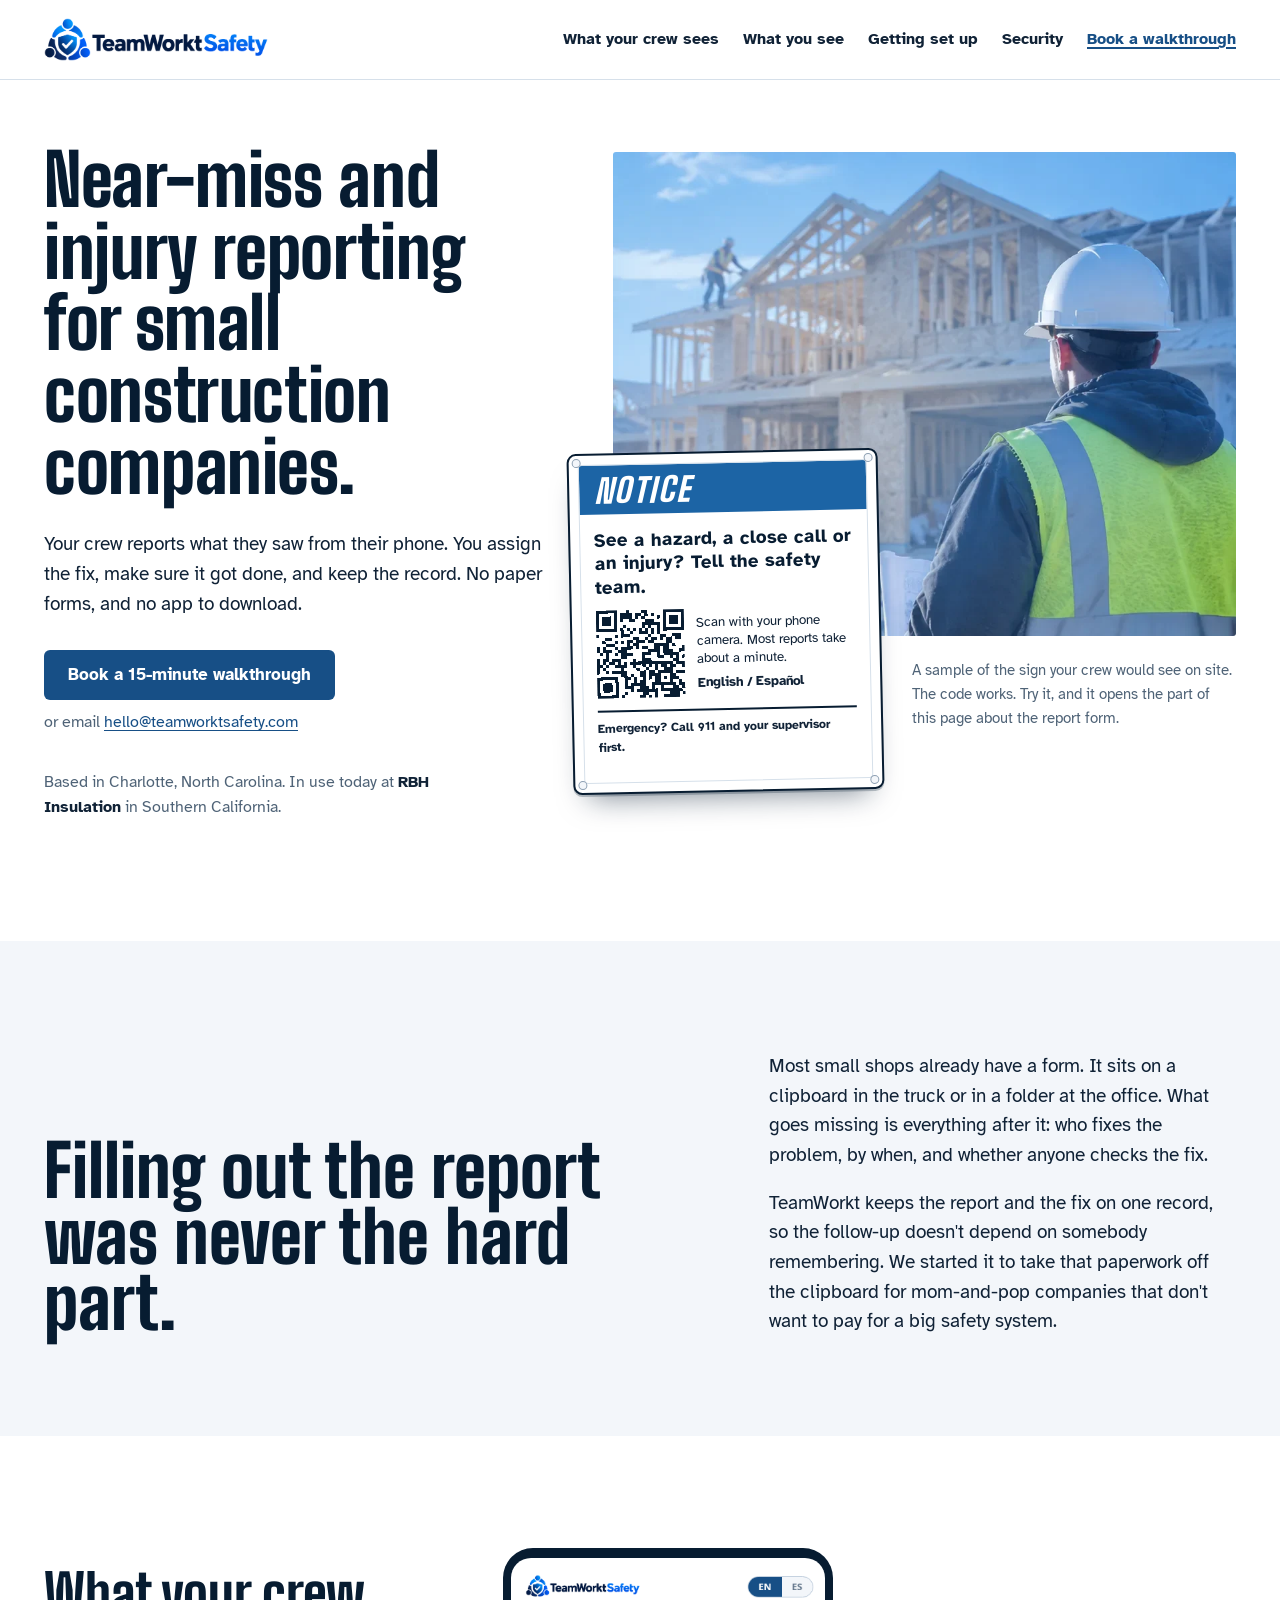
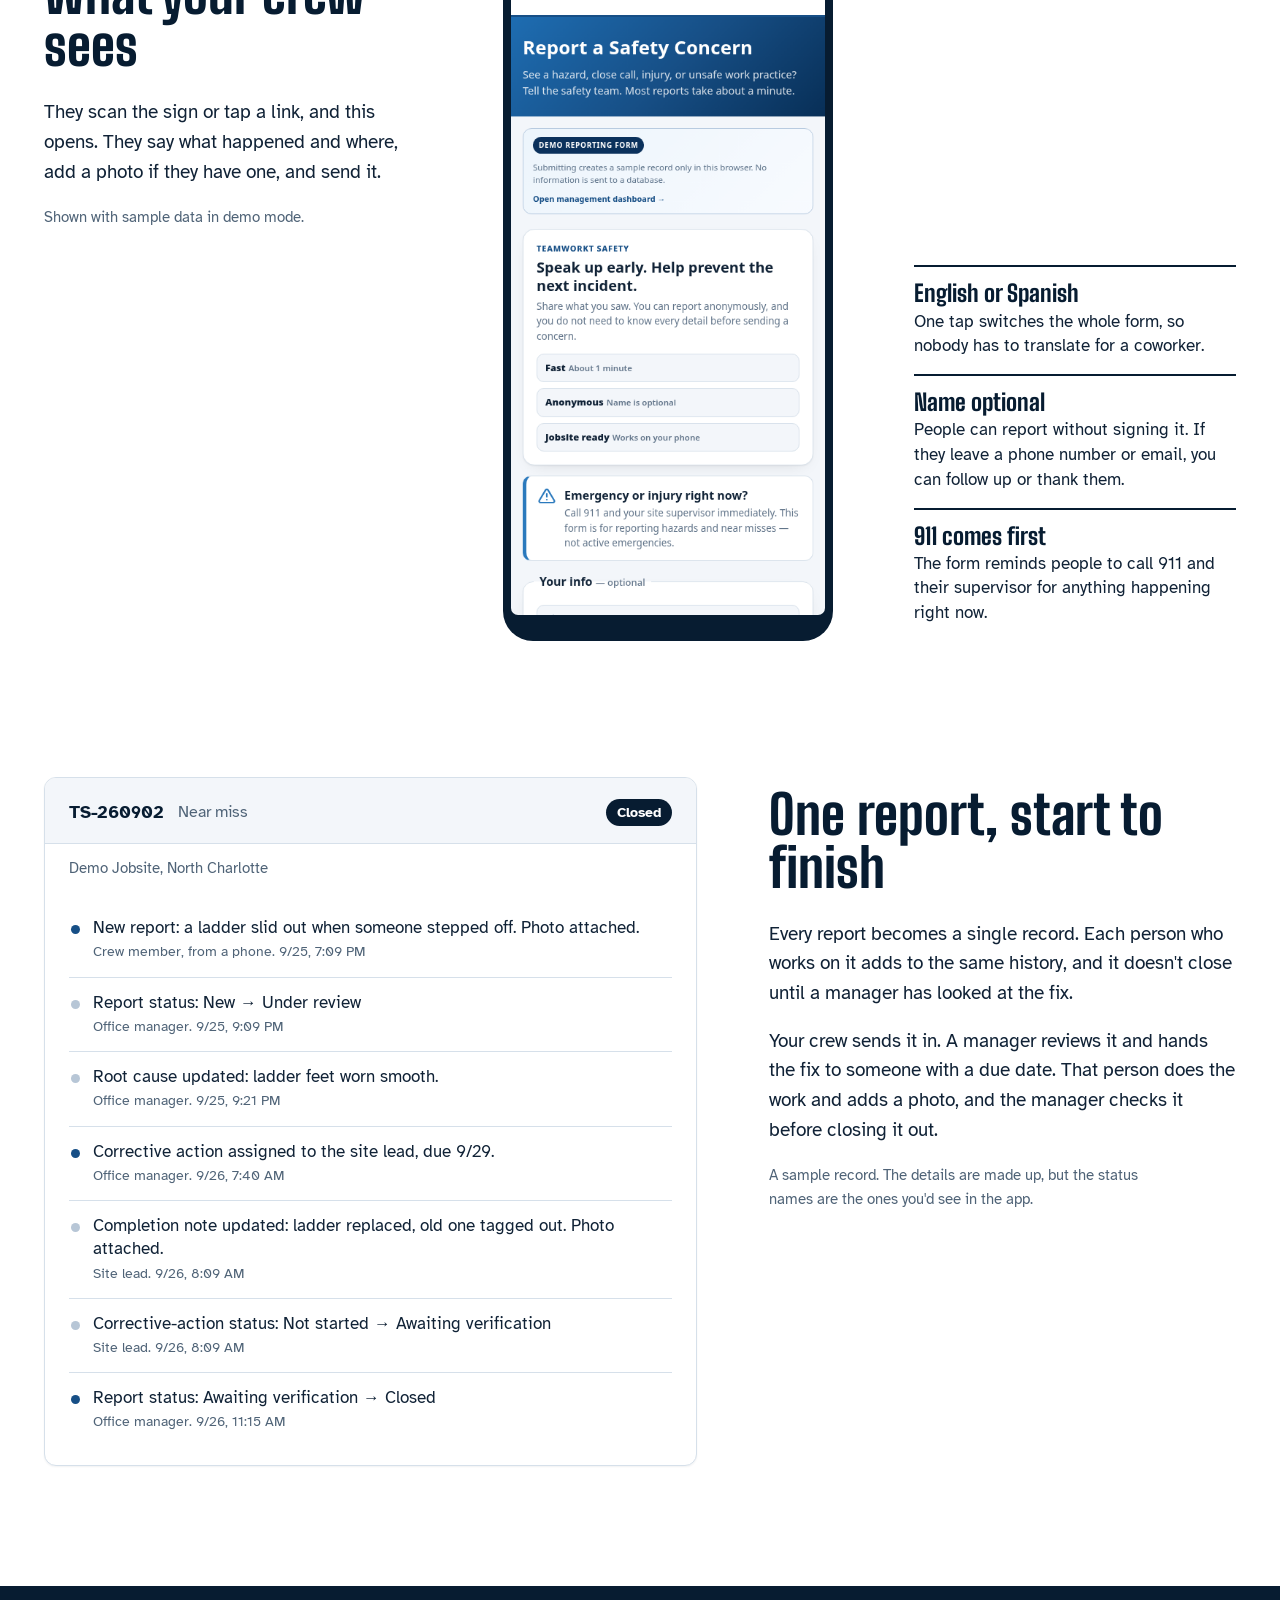
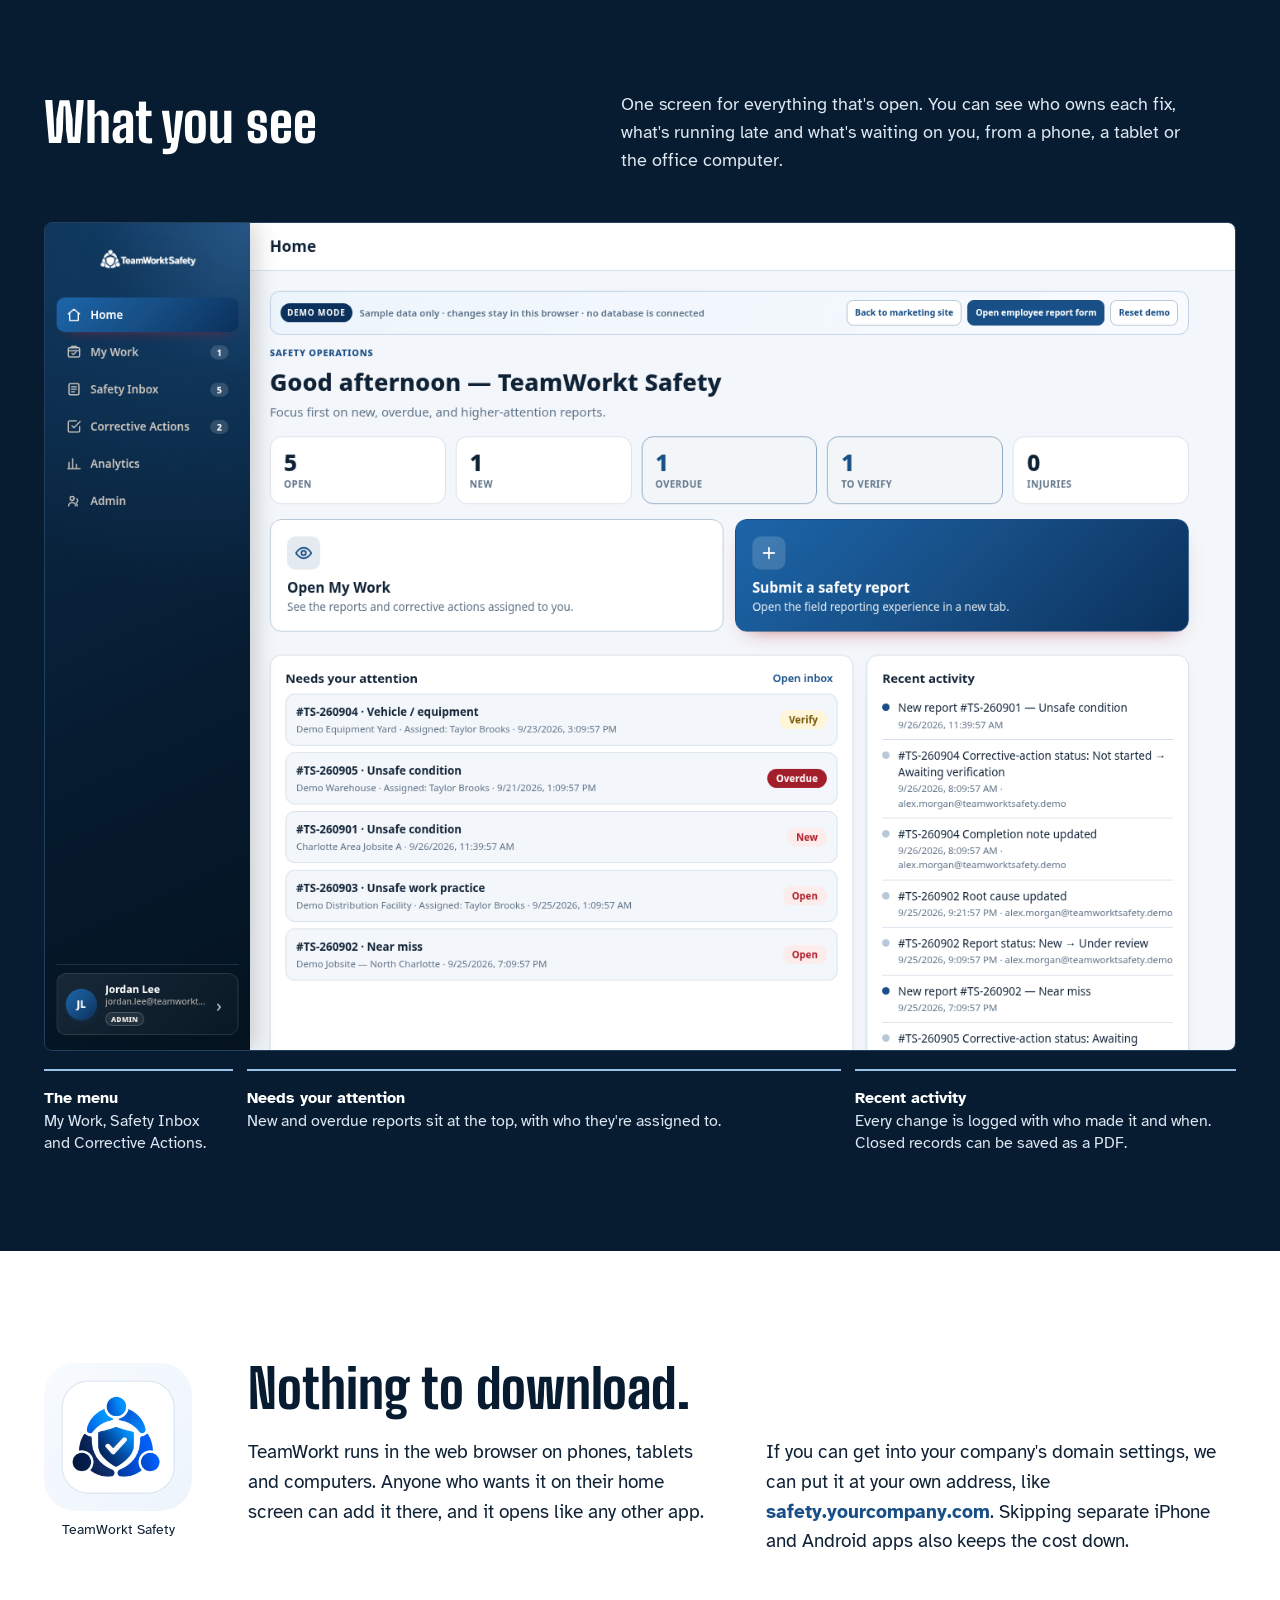
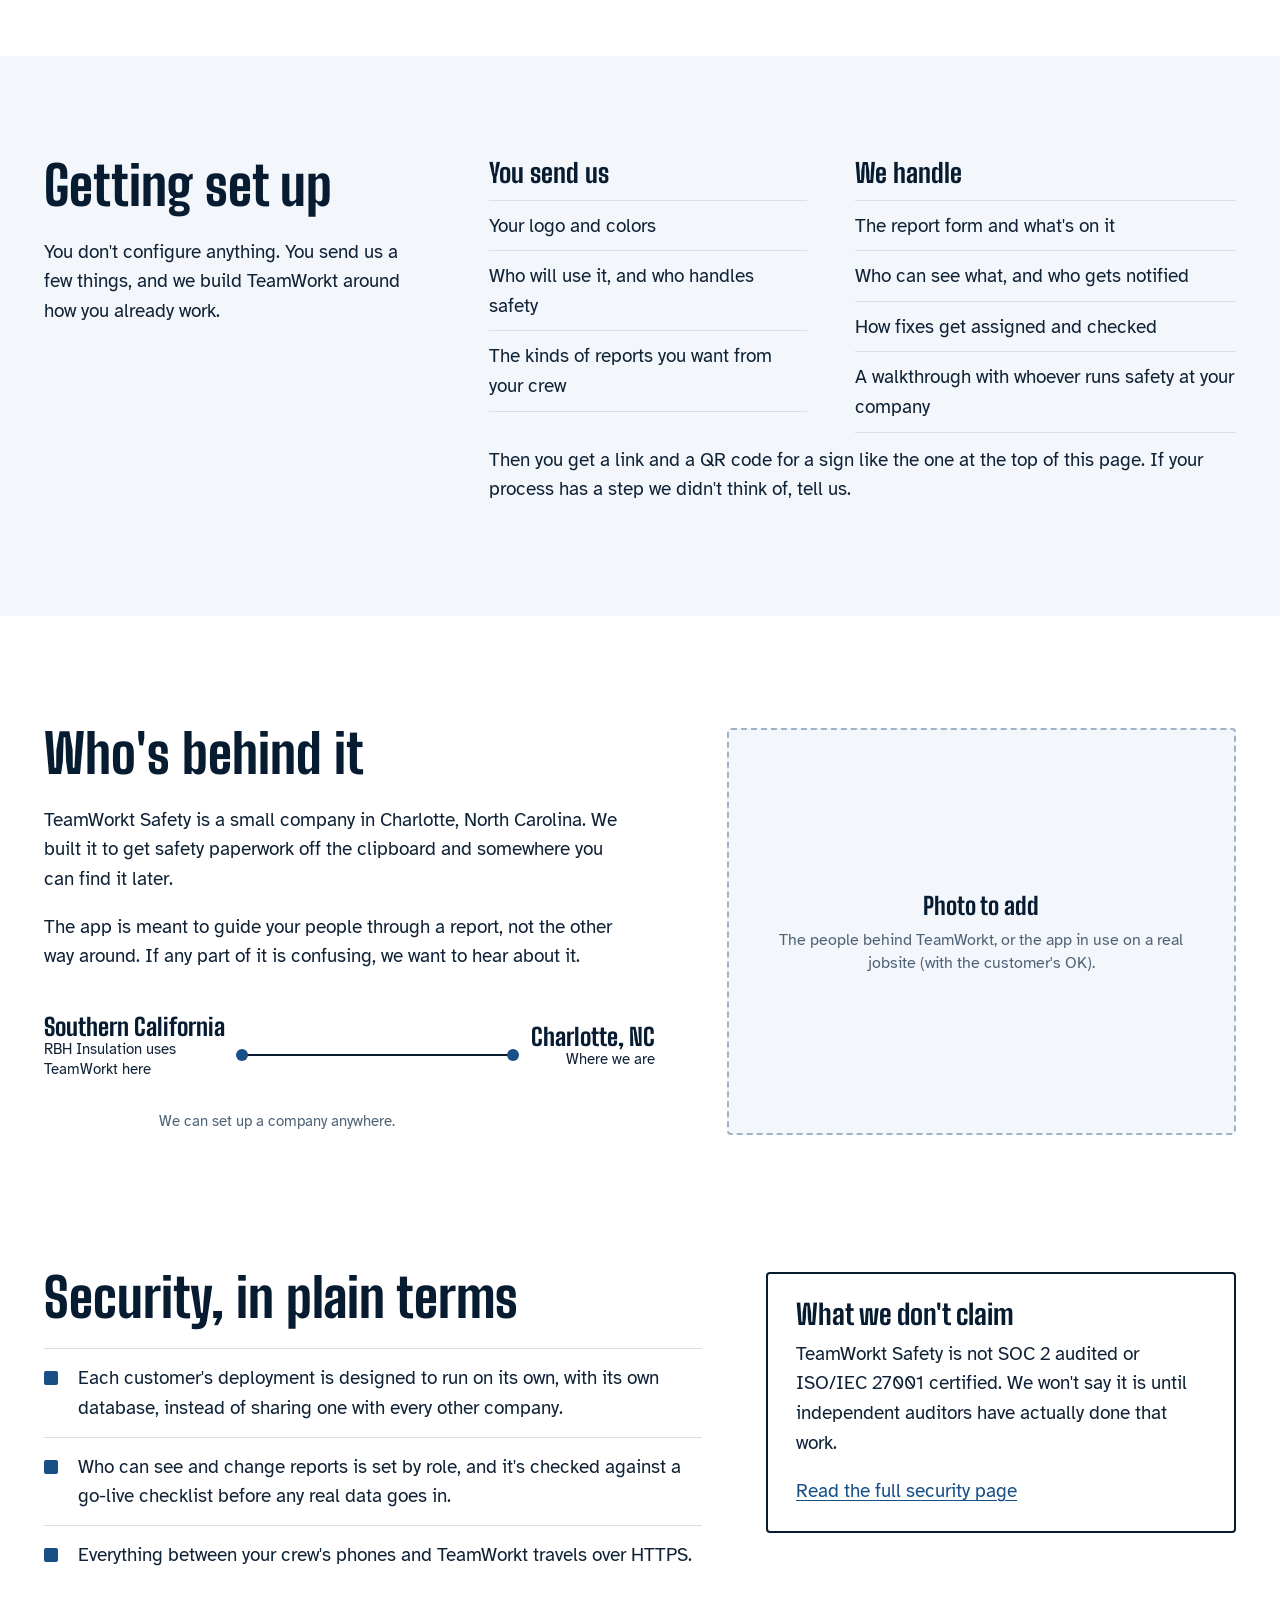
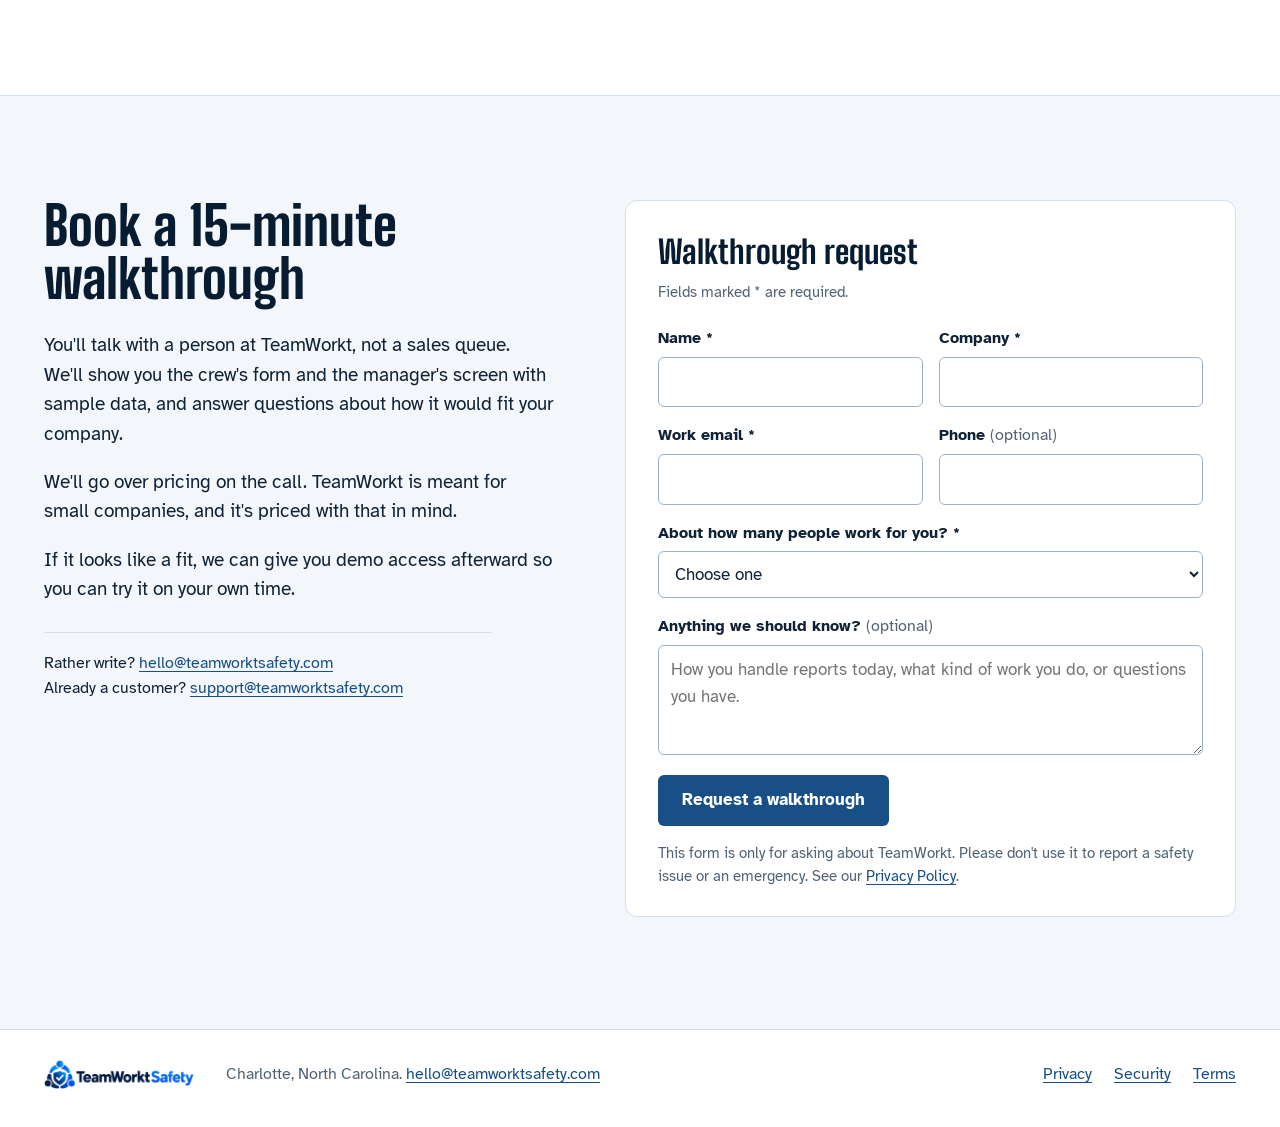
==== commit 513943c4: "Add files via upload" ====
--- a/index.html
+++ b/index.html
@@ -5,7 +5,7 @@
 <meta name="viewport" content="width=device-width, initial-scale=1">
 <title>TeamWorkt Safety | Near-miss and injury reporting for small companies</title>
 <meta name="description" content="TeamWorkt Safety lets small construction companies report near misses, hazards and injuries from a phone, assign the fix, check it was done, and keep the record. No paper, no app to download.">
-<meta name="theme-color" content="#011840">
+<meta name="theme-color" content="#0b315c">
 <link rel="icon" href="assets/favicon.ico" sizes="any">
 <link rel="icon" type="image/png" sizes="32x32" href="assets/favicon-32.png">
 <link rel="apple-touch-icon" sizes="180x180" href="assets/apple-touch-icon.png">
@@ -15,7 +15,7 @@
 <meta name="apple-mobile-web-app-title" content="TeamWorkt Safety">
 <link rel="preconnect" href="https://fonts.googleapis.com">
 <link rel="preconnect" href="https://fonts.gstatic.com" crossorigin>
-<link href="https://fonts.googleapis.com/css2?family=Kalam&family=Public+Sans:ital,wght@0,400;0,600;0,700;1,400&family=Zilla+Slab:wght@500;600;700&display=swap" rel="stylesheet">
+<link href="https://fonts.googleapis.com/css2?family=Atkinson+Hyperlegible:ital,wght@0,400;0,700;1,400&family=Big+Shoulders:opsz,wght@10..72,600..800&display=swap" rel="stylesheet">
 <link rel="stylesheet" href="assets/site.css">
 </head>
 <body>
@@ -36,192 +36,162 @@
 
 <main id="main">
 
-<!-- Opening: what we do, in the first sentence, next to a real jobsite and the real form -->
 <section class="hero">
   <div class="wrap hero-grid">
     <div class="hero-copy">
       <h1>Near-miss and injury reporting for small construction companies.</h1>
-      <p class="lede">Your crew reports a hazard, a near miss or an injury from their phone. You assign the fix, check that it got done, and keep the record. There are no paper forms to chase and no app to download.</p>
+      <p class="lede">Your crew reports what they saw from their phone. You assign the fix, make sure it got done, and keep the record. No paper forms, and no app to download.</p>
       <p class="hero-act">
         <a class="btn" href="#contact">Book a 15-minute walkthrough</a>
         <span class="or">or email <a href="mailto:hello@teamworktsafety.com">hello@teamworktsafety.com</a></span>
       </p>
-      <p class="hero-small">Works in English and Spanish. We're based in Charlotte, North Carolina, and we set up companies anywhere.</p>
-    </div>
-
-    <figure class="hero-figure">
-      <div class="hero-photo">
-        <img src="assets/jobsite-framing-crew.webp" width="932" height="724" alt="A framing crew at work on a new house. One worker stands at the roof edge, and a supervisor in a hard hat and hi-vis vest watches from the foreground.">
-        <svg viewBox="0 0 932 724" preserveAspectRatio="xMinYMid slice" aria-hidden="true">
-          <path class="ink" d="M212 112C262 150 252 250 172 266C104 280 84 210 96 162C108 114 168 92 222 124"/>
-          <path class="ink" d="M326 98C296 108 266 120 238 134"/>
-          <path class="ink" d="M252 135L236 134L244 120"/>
-        </svg>
-        <p class="tape tape-roof" aria-hidden="true"><span>Roof edge, no tie-off that I can see. That's worth a report.</span></p>
+      <p class="hero-where">Based in Charlotte, North Carolina. In use today at <b>RBH Insulation</b> in Southern California.</p>
+    </div>
+
+    <figure class="posted">
+      <img class="photo" src="assets/jobsite-framing-crew.webp" width="932" height="724" alt="A framing crew at work on a new house, with a supervisor in a hard hat and hi-vis vest in the foreground.">
+      <div class="sign" role="img" aria-label="Sample jobsite sign: Notice. See a hazard, a close call or an injury? Tell the safety team. Scan the code with your phone camera. English or Spanish. Emergency? Call 911 first.">
+        <span class="screw a"></span><span class="screw b"></span><span class="screw c"></span><span class="screw d"></span>
+        <div class="sign-inner" aria-hidden="true">
+          <div class="sign-bar">Notice</div>
+          <div class="sign-body">
+            <p class="sign-q">See a hazard, a close call or an injury? Tell the safety team.</p>
+            <div class="sign-row">
+              <svg viewBox="0 0 29 29" class="qr" aria-hidden="true" shape-rendering="crispEdges"><path class="qrline" stroke="#071c31" d="M0 0.5h7m3 0h1m4 0h2m5 0h7m-29 1h1m5 0h1m1 0h4m1 0h2m1 0h1m1 0h1m3 0h1m5 0h1m-29 1h1m1 0h3m1 0h1m1 0h4m1 0h1m1 0h1m4 0h1m1 0h1m1 0h3m1 0h1m-29 1h1m1 0h3m1 0h1m1 0h1m2 0h2m3 0h3m3 0h1m1 0h3m1 0h1m-29 1h1m1 0h3m1 0h1m8 0h6m1 0h1m1 0h3m1 0h1m-29 1h1m5 0h1m2 0h1m5 0h1m1 0h1m2 0h1m1 0h1m5 0h1m-29 1h7m1 0h1m1 0h1m1 0h1m1 0h1m1 0h1m1 0h1m1 0h1m1 0h7m-21 1h1m2 0h1m2 0h3m1 0h1m1 0h1m-21 1h1m5 0h1m1 0h3m6 0h1m3 0h2m2 0h3m-25 1h2m7 0h2m2 0h1m1 0h2m1 0h1m1 0h2m1 0h2m-26 1h1m3 0h1m1 0h1m1 0h2m1 0h3m1 0h2m4 0h2m-22 1h3m4 0h1m1 0h2m5 0h5m1 0h1m-26 1h1m1 0h1m3 0h1m1 0h4m1 0h1m1 0h2m2 0h2m1 0h2m4 0h1m-29 1h1m1 0h3m2 0h3m7 0h4m1 0h3m2 0h2m-28 1h1m1 0h1m2 0h1m1 0h4m3 0h3m2 0h1m1 0h5m-24 1h1m4 0h2m5 0h1m4 0h2m2 0h1m1 0h1m1 0h1m-29 1h1m1 0h2m1 0h3m4 0h1m2 0h3m7 0h2m-27 1h1m1 0h1m1 0h2m1 0h1m1 0h1m1 0h14m1 0h3m-29 1h2m1 0h1m2 0h4m2 0h1m2 0h1m1 0h1m1 0h1m1 0h2m1 0h2m2 0h1m-29 1h1m1 0h1m5 0h1m4 0h1m2 0h1m2 0h1m2 0h3m-25 1h1m2 0h1m1 0h5m4 0h2m1 0h2m1 0h5m1 0h3m-21 1h2m1 0h1m2 0h2m1 0h4m3 0h2m-26 1h7m2 0h2m1 0h1m2 0h1m1 0h1m1 0h2m1 0h1m1 0h3m-27 1h1m5 0h1m2 0h1m2 0h1m1 0h2m3 0h2m3 0h1m2 0h1m-28 1h1m1 0h3m1 0h1m2 0h1m1 0h5m2 0h8m1 0h2m-29 1h1m1 0h3m1 0h1m2 0h3m2 0h3m1 0h1m2 0h1m3 0h2m1 0h1m-29 1h1m1 0h3m1 0h1m4 0h1m1 0h7m1 0h7m-28 1h1m5 0h1m2 0h1m5 0h2m2 0h1m4 0h3m1 0h1m-29 1h7m1 0h1m5 0h2m1 0h1m1 0h1m2 0h5"/></svg>
+              <p>Scan with your phone camera. Most reports take about a minute.<span class="lang">English / Español</span></p>
+            </div>
+            <p class="sign-foot">Emergency? Call 911 and your supervisor first.</p>
+          </div>
+        </div>
       </div>
-      <div class="phone">
-        <img src="assets/previews/employee-report-mobile.png" width="430" height="900" alt="The TeamWorkt report form on a phone, with English and Spanish buttons and a reminder to call 911 for emergencies. Shown with sample data.">
-      </div>
-      <figcaption>The report form your crew opens from a link or a QR code on the job. Shown here in demo mode.</figcaption>
+      <figcaption>A sample of the sign your crew would see on site. The code works. Try it, and it opens the part of this page about the report form.</figcaption>
     </figure>
   </div>
 </section>
 
-<!-- The paper form most shops already use, and the half that goes missing -->
-<section class="paper" aria-labelledby="paper-h">
-  <div class="wrap paper-grid">
-    <div>
-      <div class="clipboard" aria-hidden="true">
-        <div class="clip"></div>
-        <div class="sheet">
-          <p class="sheet-title">Incident / Near Miss Report</p>
-          <div class="f-pair">
-            <div class="f"><span>Date</span><span class="f-line">9/25</span></div>
-            <div class="f"><span>Job site</span><span class="f-line">North Charlotte</span></div>
-          </div>
-          <div class="f"><span>Reported by</span><span class="f-line">M.R.</span></div>
-          <p class="f-label">What happened</p>
-          <div class="f-block">Ladder on the east side slid out</div>
-          <div class="f-block">when I stepped off. Nobody hurt.</div>
-          <div class="f-block"></div>
-          <div class="blank-half">
-            <p class="f-label">Corrective action</p>
-            <div class="f-block"></div>
-            <div class="f-block"></div>
-            <div class="f"><span>Assigned to</span><span class="f-line"></span></div>
-            <div class="f-pair">
-              <div class="f"><span>Date fixed</span><span class="f-line"></span></div>
-              <div class="f"><span>Checked by</span><span class="f-line"></span></div>
-            </div>
-            <div class="bracket">
-              <svg viewBox="0 0 40 200" preserveAspectRatio="none"><path class="ink" d="M6 4C22 6 20 30 20 70C20 92 26 98 36 100C26 102 20 108 20 130C20 170 22 194 6 196"/></svg>
-              <span class="hand">Who fills in this half?</span>
-            </div>
-          </div>
-        </div>
-      </div>
-      <p class="sample-tag">A sample form. Yours probably looks a lot like it.</p>
-    </div>
-
-    <div class="paper-copy">
-      <h2 id="paper-h">You probably already have a form like this.</h2>
-      <p>It lives on a clipboard in the truck, or in a folder back at the office. Filling it out is the easy part.</p>
-      <p class="pull">The hard part is everything after. Who fixes the problem, by when, and does anyone check?</p>
-      <p>TeamWorkt keeps the report and the fix on the same record, so follow-up doesn't depend on somebody's memory. We built it for mom-and-pop shops that want their safety records off paper without paying for a big safety system.</p>
-    </div>
-  </div>
-</section>
-
-<!-- Crew side -->
+<section class="problem" aria-labelledby="problem-h">
+  <div class="wrap problem-grid">
+    <h2 id="problem-h">Filling out the report was never the hard part.</h2>
+    <div class="problem-copy">
+      <p>Most small shops already have a form. It sits on a clipboard in the truck or in a folder at the office. What goes missing is everything after it: who fixes the problem, by when, and whether anyone checks the fix.</p>
+      <p>TeamWorkt keeps the report and the fix on one record, so the follow-up doesn't depend on somebody remembering. We started it to take that paperwork off the clipboard for mom-and-pop companies that don't want to pay for a big safety system.</p>
+    </div>
+  </div>
+</section>
+
 <section class="crew" id="crew" aria-labelledby="crew-h">
   <div class="wrap crew-grid">
-    <div class="crew-copy">
+    <div class="crew-intro">
       <h2 id="crew-h">What your crew sees</h2>
-      <p>A short form that opens from a link or a QR code posted on the job. They say what happened and where, add a photo if they have one, and send it. Most reports take about a minute.</p>
-      <ul class="points">
-        <li><b>English or Spanish</b>One tap switches the whole form, so nobody has to translate for a coworker.</li>
-        <li><b>Their name is optional</b>People can report without signing it. If they leave a phone number or email, you can follow up or thank them.</li>
-        <li><b>Emergencies come first</b>The form tells people to call 911 and their supervisor for anything happening right now. It's for reporting, not for getting help on the spot.</li>
-      </ul>
-    </div>
-    <figure class="shot">
-      <img src="assets/previews/employee-report-desktop.png" width="1280" height="900" alt="The TeamWorkt report form on a computer screen, with the English and Spanish switch, a note that reporters can stay anonymous, and the 911 reminder. Sample data.">
-      <figcaption>The same form on a computer, shown in demo mode.</figcaption>
-    </figure>
-  </div>
-</section>
-
-<!-- One report, start to finish -->
+      <p>They scan the sign or tap a link, and this opens. They say what happened and where, add a photo if they have one, and send it.</p>
+      <p class="note">Shown with sample data in demo mode.</p>
+    </div>
+    <div class="phone">
+      <img src="assets/previews/employee-report-mobile.png" width="430" height="900" alt="The TeamWorkt report form on a phone, with English and Spanish buttons, a note that the reporter's name is optional, and a reminder to call 911 for emergencies.">
+    </div>
+    <dl class="facts-col">
+      <div><dt>English or Spanish</dt><dd>One tap switches the whole form, so nobody has to translate for a coworker.</dd></div>
+      <div><dt>Name optional</dt><dd>People can report without signing it. If they leave a phone number or email, you can follow up or thank them.</dd></div>
+      <div><dt>911 comes first</dt><dd>The form reminds people to call 911 and their supervisor for anything happening right now.</dd></div>
+    </dl>
+  </div>
+</section>
+
 <section class="record" aria-labelledby="record-h">
   <div class="wrap record-grid">
-    <div class="record-intro">
-      <h2 id="record-h">What happens after someone hits send</h2>
-      <p>Every report becomes one record. Each person who touches it adds to the same page, and it doesn't close until a manager has looked at the fix.</p>
-      <p class="note">Here's the ladder report from the paper form above, the way it would move through TeamWorkt. The details are made up for the example.</p>
-    </div>
-    <div class="folder">
-      <div class="folder-tab">TS-260902 <span>Near miss, sample record</span></div>
-      <div class="folder-body">
-        <ol class="log">
-          <li><span class="log-who">Crew member</span><span class="log-what">Reports the ladder that slid at the North Charlotte job and adds a photo.</span><span class="status new">New</span></li>
-          <li><span class="log-who">Office manager</span><span class="log-what">Reads it, confirms the details and notes the cause. The ladder feet were worn smooth.</span><span class="status">Under review</span></li>
-          <li><span class="log-who">Office manager</span><span class="log-what">Assigns the fix to the site lead, due Friday.</span><span class="status">Not started</span></li>
-          <li><span class="log-who">Site lead</span><span class="log-what">Swaps the ladder, tags the old one out of service, and adds a photo and a note.</span><span class="status waiting">Awaiting verification</span></li>
-          <li><span class="log-who">Office manager</span><span class="log-what">Looks at the photo and signs off. The report, the cause, the fix and the sign-off stay together, and can be saved as a PDF.</span><span class="status closed">Closed</span></li>
-        </ol>
+    <div class="app-card">
+      <div class="app-card-head"><span class="id">TS-260902</span><span class="kind">Near miss</span><span class="pill done">Closed</span></div>
+      <p class="app-card-sub">Demo Jobsite, North Charlotte</p>
+      <ol class="activity">
+        <li class="key"><span class="what">New report: a ladder slid out when someone stepped off. Photo attached.</span><span class="meta">Crew member, from a phone. 9/25, 7:09 PM</span></li>
+        <li><span class="what">Report status: New → Under review</span><span class="meta">Office manager. 9/25, 9:09 PM</span></li>
+        <li><span class="what">Root cause updated: ladder feet worn smooth.</span><span class="meta">Office manager. 9/25, 9:21 PM</span></li>
+        <li class="key"><span class="what">Corrective action assigned to the site lead, due 9/29.</span><span class="meta">Office manager. 9/26, 7:40 AM</span></li>
+        <li><span class="what">Completion note updated: ladder replaced, old one tagged out. Photo attached.</span><span class="meta">Site lead. 9/26, 8:09 AM</span></li>
+        <li><span class="what">Corrective-action status: Not started → Awaiting verification</span><span class="meta">Site lead. 9/26, 8:09 AM</span></li>
+        <li class="key"><span class="what">Report status: Awaiting verification → Closed</span><span class="meta">Office manager. 9/26, 11:15 AM</span></li>
+      </ol>
+    </div>
+    <div class="record-copy">
+      <h2 id="record-h">One report, start to finish</h2>
+      <p>Every report becomes a single record. Each person who works on it adds to the same history, and it doesn't close until a manager has looked at the fix.</p>
+      <p>Your crew sends it in. A manager reviews it and hands the fix to someone with a due date. That person does the work and adds a photo, and the manager checks it before closing it out.</p>
+      <p class="note">A sample record. The details are made up, but the status names are the ones you'd see in the app.</p>
+    </div>
+  </div>
+</section>
+
+<section class="office" id="office" aria-labelledby="office-h">
+  <div class="wrap">
+    <div class="office-head">
+      <h2 id="office-h">What you see</h2>
+      <p>One screen for everything that's open. You can see who owns each fix, what's running late and what's waiting on you, from a phone, a tablet or the office computer.</p>
+    </div>
+    <figure class="dash">
+      <img src="assets/previews/management-dashboard.png" width="1440" height="1000" alt="The TeamWorkt manager home screen: a menu on the left, counts of open, new, overdue and to-verify reports, a Needs your attention list, and a Recent activity log. Demo data.">
+      <figcaption class="regions">
+        <p><b>The menu</b>My Work, Safety Inbox and Corrective Actions.</p>
+        <p><b>Needs your attention</b>New and overdue reports sit at the top, with who they're assigned to.</p>
+        <p><b>Recent activity</b>Every change is logged with who made it and when. Closed records can be saved as a PDF.</p>
+      </figcaption>
+    </figure>
+  </div>
+</section>
+
+<section class="access" aria-labelledby="access-h">
+  <div class="wrap access-grid">
+    <div class="homescreen"><img src="assets/app-icon-512.png" width="512" height="512" alt="">TeamWorkt Safety</div>
+    <h2 id="access-h">Nothing to download.</h2>
+    <div class="access-text">
+      <p>TeamWorkt runs in the web browser on phones, tablets and computers. Anyone who wants it on their home screen can add it there, and it opens like any other app.</p>
+      <p>If you can get into your company's domain settings, we can put it at your own address, like <span class="addr">safety.yourcompany.com</span>. Skipping separate iPhone and Android apps also keeps the cost down.</p>
+    </div>
+  </div>
+</section>
+
+<section class="setup" id="setup" aria-labelledby="setup-h">
+  <div class="wrap setup-grid">
+    <div class="setup-intro">
+      <h2 id="setup-h">Getting set up</h2>
+      <p>You don't configure anything. You send us a few things, and we build TeamWorkt around how you already work.</p>
+    </div>
+    <div>
+      <div class="lists">
+        <div>
+          <h3>You send us</h3>
+          <ul>
+            <li>Your logo and colors</li>
+            <li>Who will use it, and who handles safety</li>
+            <li>The kinds of reports you want from your crew</li>
+          </ul>
+        </div>
+        <div>
+          <h3>We handle</h3>
+          <ul>
+            <li>The report form and what's on it</li>
+            <li>Who can see what, and who gets notified</li>
+            <li>How fixes get assigned and checked</li>
+            <li>A walkthrough with whoever runs safety at your company</li>
+          </ul>
+        </div>
       </div>
-    </div>
-  </div>
-</section>
-
-<!-- Manager side -->
-<section class="office" id="office" aria-labelledby="office-h">
-  <div class="wrap office-grid">
-    <div class="office-copy">
-      <h2 id="office-h">What you see</h2>
-      <p>One screen with every open report, who owns each fix, and what's running late. New and overdue items sit at the top under <i>Needs your attention</i>.</p>
-      <p>When a fix is done, the person who did it adds a note and a photo. You look it over and either close it or send it back.</p>
-      <p>Closed reports keep their whole history: the first report, the notes, the photos and who signed off.</p>
-    </div>
-    <figure class="dash">
-      <div class="dash-frame">
-        <img src="assets/previews/management-dashboard.png" width="1440" height="1000" alt="The TeamWorkt manager home screen showing counts of open, new, overdue and to-verify reports, a list of reports that need attention, and recent activity. Demo data.">
-        <svg viewBox="0 0 1440 1000" preserveAspectRatio="none" aria-hidden="true">
-          <path class="highlight" d="M858 656L957 649L963 690L866 697Z"/>
-          <path class="ink" d="M735 996C800 920 884 820 900 708"/>
-          <path class="ink" d="M889 721L900 706L907 723"/>
-        </svg>
-      </div>
-      <span class="hand" aria-hidden="true">Late fixes get flagged right on the home screen.</span>
-    </figure>
-  </div>
-</section>
-
-<!-- No app store -->
-<section class="access" aria-labelledby="access-h">
-  <div class="wrap">
-    <p class="url-line" aria-label="safety.yourcompany.com, an example web address"><span class="dim">safety.</span>yourcompany<span class="dim">.com</span></p>
-    <div class="access-grid">
-      <h2 id="access-h">No app store and nothing to install.</h2>
-      <p>TeamWorkt runs in the web browser on phones, tablets and computers. Your crew opens a link and they're in. If someone wants it on their home screen, it can sit there like any other app.</p>
-      <p>If you can get into your company's domain settings, we can put it at your own web address, so your crew sees your name instead of ours. Skipping separate iPhone and Android apps also keeps the cost down for a smaller company.</p>
-    </div>
-  </div>
-</section>
-
-<!-- Setup -->
-<section class="setup" id="setup" aria-labelledby="setup-h">
-  <div class="wrap">
-    <div class="setup-head">
-      <h2 id="setup-h">Getting set up</h2>
-      <p>You don't have to configure software. You send us a few things, and we build it around the way your company already works.</p>
-    </div>
-    <div class="setup-grid">
-      <div class="setup-col">
-        <h3>What we need from you</h3>
-        <ul class="checks">
-          <li>Your logo and colors</li>
-          <li>The people who'll use it, and who handles safety</li>
-          <li>The kinds of reports you want your crew sending</li>
-        </ul>
-      </div>
-      <div class="setup-col">
-        <h3>What we do</h3>
-        <p>We set up the report form, everyone's role, how fixes get assigned, and who gets notified. Then we walk through it with whoever runs safety at your company and change what needs changing. When it's right, you get a link and a QR code to hand to the crew.</p>
-        <span class="hand">Got a step we didn't think of? Tell us.</span>
-      </div>
-    </div>
-  </div>
-</section>
-
-<!-- Who's behind it -->
+      <p class="setup-after">Then you get a link and a QR code for a sign like the one at the top of this page. If your process has a step we didn't think of, tell us.</p>
+    </div>
+  </div>
+</section>
+
 <section class="who" aria-labelledby="who-h">
   <div class="wrap who-grid">
     <div class="who-copy">
       <h2 id="who-h">Who's behind it</h2>
-      <p class="lead">TeamWorkt Safety is a small company in Charlotte, North Carolina. We started it to get safety paperwork off the clipboard and somewhere you can find it later.</p>
-      <p class="rbh">Today it's in use at RBH Insulation in Southern California. Charlotte is home, but we can set up a company anywhere.</p>
+      <p>TeamWorkt Safety is a small company in Charlotte, North Carolina. We built it to get safety paperwork off the clipboard and somewhere you can find it later.</p>
       <p>The app is meant to guide your people through a report, not the other way around. If any part of it is confusing, we want to hear about it.</p>
+      <div class="span-line">
+        <p class="end"><b>Southern California</b>RBH Insulation uses TeamWorkt here</p>
+        <div class="rule" aria-hidden="true"></div>
+        <p class="end right"><b>Charlotte, NC</b>Where we are</p>
+      </div>
+      <p class="span-note">We can set up a company anywhere.</p>
     </div>
     <div class="placeholder" role="img" aria-label="Photo placeholder">
       <div><b>Photo to add</b>The people behind TeamWorkt, or the app in use on a real jobsite (with the customer's OK).</div>
@@ -229,35 +199,35 @@
   </div>
 </section>
 
-<!-- Security summary -->
 <section class="sec" id="security" aria-labelledby="sec-h">
   <div class="wrap sec-grid">
     <div>
       <h2 id="sec-h">Security, in plain terms</h2>
-      <p>How customer data is kept apart and protected, and what we don't claim yet.</p>
+      <ul class="sec-list">
+        <li>Each customer's deployment is designed to run on its own, with its own database, instead of sharing one with every other company.</li>
+        <li>Who can see and change reports is set by role, and it's checked against a go-live checklist before any real data goes in.</li>
+        <li>Everything between your crew's phones and TeamWorkt travels over HTTPS.</li>
+      </ul>
+    </div>
+    <div class="no-claim">
+      <h3>What we don't claim</h3>
+      <p>TeamWorkt Safety is not SOC 2 audited or ISO/IEC 27001 certified. We won't say it is until independent auditors have actually done that work.</p>
       <p><a href="security.html">Read the full security page</a></p>
     </div>
-    <dl class="facts">
-      <div><dt>Your own setup</dt><dd>Each customer's deployment is designed to run on its own, with its own database, instead of sharing one with every other company.</dd></div>
-      <div><dt>Access checked before launch</dt><dd>Who can see and change reports is set by role, and it's reviewed against a checklist before any real data goes in.</dd></div>
-      <div><dt>Encrypted connections</dt><dd>Everything between your crew's phones and TeamWorkt travels over HTTPS.</dd></div>
-      <div class="plain"><dt>What we don't claim</dt><dd>TeamWorkt Safety is not SOC 2 audited or ISO/IEC 27001 certified. We won't say otherwise until independent auditors have actually done that work.</dd></div>
-    </dl>
-  </div>
-</section>
-
-<!-- Contact -->
+  </div>
+</section>
+
 <section class="contact" id="contact" aria-labelledby="contact-h">
   <div class="wrap contact-grid">
     <div class="contact-copy">
       <h2 id="contact-h">Book a 15-minute walkthrough</h2>
-      <p>You'll talk with a person at TeamWorkt, not a sales queue. We'll show you the crew's form and the manager's screen using sample data, and answer questions about how it would fit your company.</p>
+      <p>You'll talk with a person at TeamWorkt, not a sales queue. We'll show you the crew's form and the manager's screen with sample data, and answer questions about how it would fit your company.</p>
       <p>We'll go over pricing on the call. TeamWorkt is meant for small companies, and it's priced with that in mind.</p>
       <p>If it looks like a fit, we can give you demo access afterward so you can try it on your own time.</p>
       <p class="alt">Rather write? <a href="mailto:hello@teamworktsafety.com">hello@teamworktsafety.com</a><br>Already a customer? <a href="mailto:support@teamworktsafety.com">support@teamworktsafety.com</a></p>
     </div>
 
-    <div class="form-sheet">
+    <div class="form-card">
       <div id="contact-success" class="form-msg contact-success" role="status" aria-live="polite">Walkthrough request received. We'll be in touch soon to find a time.</div>
       <div id="contact-error" class="form-msg contact-error" role="alert" aria-live="assertive">Your request didn't go through. Email hello@teamworktsafety.com and we'll get back to you.</div>
       <h3>Walkthrough request</h3>
--- a/assets/site.css
+++ b/assets/site.css
@@ -1,316 +1,313 @@
 /* TeamWorkt Safety: shared styles for every public page.
-   Palette: crew navy (from the logo wordmark), safety yellow, ballpoint blue (from the
-   logo's "Safety", used only for hand-written notes), plus paper, manila and concrete neutrals.
-   Type: Zilla Slab for headings, Public Sans for reading, Kalam for hand-written notes. */
+   Colors come straight from the TeamWorkt app: sidebar navy, action blue, report-header blue,
+   the app's light background and border, plus white. Nothing else.
+   Type: Big Shoulders (signage face, headings and the jobsite sign) + Atkinson Hyperlegible
+   (built for legibility, everything people read). */
 
 :root{
-  --navy:#011840;
-  --navy-soft:#22355a;
-  --yellow:#f7c600;
-  --pen:#1f5fd6;
-  --paper:#fbfaf6;
+  --navy:#071c31;      /* app sidebar */
+  --deep:#0b315c;      /* app theme color */
+  --blue:#174f86;      /* app buttons */
+  --sign:#1c64a5;      /* app report header, used as "safety blue" */
+  --sky:#9cc3ea;       /* light blue for text on navy */
+  --surface:#f3f6fa;   /* app page background */
+  --line:#d6e0ea;      /* app borders */
+  --ink:#102236;       /* app text */
+  --muted:#4f6377;
   --white:#ffffff;
-  --manila:#ece1c3;
-  --manila-rule:#d6c79d;
-  --concrete:#5b6370;
-  --rule:#dcd7ca;
-  --slab:"Zilla Slab",Rockwell,"Roboto Slab",Georgia,serif;
-  --sans:"Public Sans",system-ui,-apple-system,"Segoe UI",Roboto,sans-serif;
-  --hand:"Kalam","Bradley Hand","Segoe Print",cursive;
-  --gutter:clamp(16px,4vw,40px);
-  --max:1180px;
+  --head:"Big Shoulders","Big Shoulders Display","Arial Narrow",Arial,sans-serif;
+  --body:"Atkinson Hyperlegible",Verdana,"Segoe UI",sans-serif;
+  --gutter:clamp(16px,4vw,44px);
+  --max:1200px;
 }
 
 *,*::before,*::after{box-sizing:border-box}
 html{-webkit-text-size-adjust:100%}
-body{margin:0;background:var(--paper);color:var(--navy);font-family:var(--sans);font-size:18px;line-height:1.6;overflow-x:clip}
-img{max-width:100%;height:auto;display:block}
-a{color:var(--navy);text-decoration-thickness:1px;text-underline-offset:3px}
-a:hover{text-decoration-thickness:2px}
-:focus-visible{outline:3px solid var(--pen);outline-offset:3px}
+body{margin:0;background:var(--white);color:var(--ink);font-family:var(--body);font-size:18.5px;line-height:1.6;overflow-x:clip}
+img,svg{max-width:100%;display:block}
+img{height:auto}
+a{color:var(--blue);text-underline-offset:3px}
+a:hover{color:var(--navy)}
+:focus-visible{outline:3px solid var(--sign);outline-offset:3px}
 p{margin:0 0 1em}
-h1,h2,h3{font-family:var(--slab);font-weight:600;color:var(--navy);margin:0}
-h1{font-size:clamp(2.3rem,4.1vw,3.45rem);line-height:1.03;letter-spacing:-.012em}
-h2{font-size:clamp(1.95rem,3.3vw,2.85rem);line-height:1.08;letter-spacing:-.008em;margin-bottom:.55em}
-h3{font-size:1.3rem;line-height:1.2;margin-bottom:.35em}
-strong,b{font-weight:700}
+h1,h2,h3{font-family:var(--head);color:var(--navy);margin:0;font-optical-sizing:auto}
+h1{font-size:clamp(2.9rem,5.6vw,4.75rem);font-weight:800;line-height:1;letter-spacing:-.005em}
+h2{font-size:clamp(2.3rem,4.2vw,3.6rem);font-weight:750;line-height:.98;margin-bottom:.45em}
+h3{font-size:1.65rem;font-weight:700;line-height:1.05;margin-bottom:.35em}
 .wrap{width:min(var(--max),100% - 2*var(--gutter));margin-inline:auto}
 .skip{position:absolute;left:-9999px}
-.skip:focus{left:16px;top:16px;background:var(--yellow);padding:8px 12px;z-index:10}
-
-/* ---------- header (plain, scrolls away with the page) ---------- */
-.masthead{background:var(--white);border-bottom:1px solid var(--rule)}
-.masthead-inner{display:flex;align-items:center;justify-content:space-between;gap:24px;min-height:84px;flex-wrap:wrap;padding-block:14px}
-.logo img{width:236px}
-.masthead nav{display:flex;flex-wrap:wrap;gap:6px 26px;font-size:15.5px;font-weight:600}
-.masthead nav a{text-decoration:none;padding-block:4px}
-.masthead nav a:hover{text-decoration:underline}
-.masthead nav .nav-book{text-decoration:underline;text-decoration-color:var(--yellow);text-decoration-thickness:4px;text-underline-offset:6px}
+.skip:focus{left:16px;top:16px;background:var(--white);padding:8px 12px;z-index:10}
+
+/* ---------- header ---------- */
+.masthead{border-bottom:1px solid var(--line)}
+.masthead-inner{display:flex;align-items:center;justify-content:space-between;flex-wrap:wrap;gap:12px 28px;padding-block:18px}
+.logo img{width:224px}
+.masthead nav{display:flex;flex-wrap:wrap;gap:4px 24px;font-size:16px;font-weight:700}
+.masthead nav a{color:var(--ink);text-decoration:none;padding:6px 0}
+.masthead nav a:hover{color:var(--blue);text-decoration:underline}
+.masthead nav .nav-book{color:var(--blue);text-decoration:underline;text-decoration-thickness:2px}
 
 /* ---------- buttons ---------- */
-.btn{display:inline-block;background:var(--yellow);color:var(--navy);border:2px solid var(--navy);border-radius:3px;padding:13px 22px;font:700 17px/1.2 var(--sans);text-decoration:none;cursor:pointer}
-.btn:hover{background:var(--navy);color:var(--yellow)}
+.btn{display:inline-block;background:var(--blue);color:var(--white);border:0;border-radius:6px;padding:15px 24px;font:700 17px/1.2 var(--body);text-decoration:none;cursor:pointer}
+.btn:hover{background:var(--navy);color:var(--white)}
 .btn[disabled]{opacity:.6;cursor:progress}
 
-/* ---------- hand-written notes ---------- */
-.hand{font-family:var(--hand);color:var(--pen);font-weight:400;line-height:1.2}
-.ink{fill:none;stroke:var(--pen);stroke-width:2.6;stroke-linecap:round;stroke-linejoin:round;vector-effect:non-scaling-stroke}
-.tape{position:absolute;background:#efe4c4;color:var(--pen);font-family:var(--hand);line-height:1.15;padding:.45em .9em .5em;box-shadow:0 1px 2px rgba(1,24,64,.18);clip-path:polygon(0 6%,3% 0,97% 4%,100% 0,99% 94%,96% 100%,4% 96%,0 100%,1% 50%)}
-
 /* ---------- hero ---------- */
-.hero{padding:56px 0 132px;background:var(--paper)}
-.hero-grid{display:grid;grid-template-columns:minmax(0,5.2fr) minmax(0,6.8fr);gap:56px;align-items:start}
-.hero-copy{padding-top:22px}
-.hero-copy h1{margin-bottom:26px;max-width:12.5em}
-.lede{font-size:1.18rem;line-height:1.55;max-width:31em}
-.hero-act{display:flex;flex-wrap:wrap;align-items:center;gap:12px 18px;margin:30px 0 26px}
-.hero-act .or{font-size:15.5px;color:var(--concrete)}
-.hero-small{font-size:15.5px;color:var(--concrete);max-width:28em;border-top:1px solid var(--rule);padding-top:14px}
-.hero-figure{position:relative;margin:0}
-.hero-photo{position:relative;margin-left:21%}
-.hero-photo img{width:100%;aspect-ratio:1/1;object-fit:cover;object-position:0% 50%;border-radius:2px}
-.hero-photo svg{position:absolute;inset:0;width:100%;height:100%;overflow:visible}
-.tape-roof{left:44%;top:3%;max-width:53%;font-size:clamp(15px,1.55vw,19px);transform:rotate(-2.2deg)}
-.phone{position:absolute;left:0;bottom:-96px;width:34%;background:var(--navy);padding:9px 7px 22px;border-radius:26px;box-shadow:0 22px 40px -22px rgba(1,24,64,.75)}
-.phone img{width:100%;aspect-ratio:430/690;object-fit:cover;object-position:top;border-radius:17px 17px 6px 6px}
-.hero-figure figcaption{margin:22px 0 0 37%;font-size:14.5px;color:var(--concrete);max-width:30em}
-
-/* ---------- the paper form ---------- */
-.paper{background:var(--manila);padding:104px 0 96px}
-.paper-grid{display:grid;grid-template-columns:minmax(0,6fr) minmax(0,5fr);gap:112px;align-items:center}
-.clipboard{position:relative;max-width:470px;transform:rotate(-1.4deg);margin-left:4%}
-.clip{position:absolute;left:50%;top:-18px;width:120px;height:34px;margin-left:-60px;background:#8b8f96;border-radius:6px 6px 3px 3px;border:2px solid #6c7079;z-index:2}
-.sheet{background:var(--white);padding:40px 34px 34px;box-shadow:0 1px 0 #cfc6ad,0 18px 30px -18px rgba(60,44,10,.45)}
-.sheet-title{font-family:var(--slab);font-weight:700;font-size:1.25rem;border-bottom:2px solid var(--navy);padding-bottom:8px;margin-bottom:18px}
-.f{display:flex;align-items:flex-end;gap:10px;font-size:13.5px;color:var(--concrete);margin-bottom:14px}
-.f>span:first-child{white-space:nowrap}
-.f-line{flex:1;border-bottom:1px solid #9aa0a9;min-height:27px;color:var(--pen);font-family:var(--hand);font-size:17px;padding-left:6px;line-height:1.5}
-.f-pair{display:grid;grid-template-columns:1fr 1fr;gap:18px}
-.f-block{border-bottom:1px solid #9aa0a9;min-height:26px;font-family:var(--hand);color:var(--pen);font-size:17px;line-height:26px;padding-left:4px}
-.f-block+.f-block{margin-top:2px}
-.f-label{font-size:13.5px;color:var(--concrete);margin:10px 0 2px}
-.blank-half{position:relative}
-.bracket{position:absolute;right:-66px;top:-6px;bottom:-4px;width:40px}
-.bracket svg{width:100%;height:100%;overflow:visible}
-.bracket .hand{position:absolute;left:46px;top:40%;width:6.2em;font-size:20px;transform:rotate(3deg)}
-.sample-tag{font-size:13px;color:var(--concrete);margin:18px 0 0 4%}
-.paper-copy p{max-width:30em}
-.paper-copy .pull{font-family:var(--slab);font-size:1.45rem;line-height:1.3;font-weight:500;border-left:4px solid var(--yellow);padding-left:18px;margin:28px 0}
+.hero{padding:64px 0 120px}
+.hero-grid{display:grid;grid-template-columns:minmax(0,5.4fr) minmax(0,6.6fr);gap:60px;align-items:start}
+.hero-copy h1{margin-bottom:28px}
+.lede{font-size:1.2rem;line-height:1.55;max-width:29em}
+.hero-act{display:flex;flex-wrap:wrap;align-items:center;gap:10px 18px;margin:30px 0 34px}
+.hero-act .or{font-size:16px;color:var(--muted)}
+.hero-where{font-size:16px;color:var(--muted);max-width:27em;margin:0}
+.hero-where b{color:var(--ink)}
+.posted{position:relative;margin:8px 0 0}
+.posted .photo{width:100%;aspect-ratio:932/724;object-fit:cover;border-radius:3px}
+.posted figcaption{font-size:15px;color:var(--muted);margin:22px 0 0 48%;max-width:26em}
+
+/* the jobsite sign */
+.sign{position:absolute;left:-7%;bottom:-62px;width:min(400px,50%);background:var(--white);border:2px solid var(--navy);border-radius:9px;padding:9px;transform:rotate(-1.2deg);box-shadow:0 2px 0 rgba(7,28,49,.25),0 18px 30px -16px rgba(7,28,49,.55)}
+.sign-inner{border:1px solid var(--line);border-radius:4px;overflow:hidden}
+.sign-bar{background:var(--sign);color:var(--white);font-family:var(--head);font-weight:800;font-style:italic;text-transform:uppercase;letter-spacing:.05em;font-size:clamp(1.5rem,2.6vw,2.1rem);line-height:1;padding:9px 14px 7px}
+.sign-body{padding:14px 14px 12px}
+.sign-q{font-family:var(--body);font-weight:700;font-size:clamp(1rem,1.45vw,1.2rem);line-height:1.25;color:var(--navy);margin:0 0 12px}
+.sign-row{display:grid;grid-template-columns:34% 1fr;gap:12px;align-items:center}
+.sign-row svg{width:100%;height:auto}
+.sign-row p{font-size:clamp(.78rem,1.05vw,.9rem);line-height:1.35;margin:0}
+.sign-row .lang{display:block;margin-top:6px;font-weight:700}
+.sign-foot{border-top:2px solid var(--navy);margin-top:12px;padding-top:7px;font-size:clamp(.72rem,.95vw,.82rem);font-weight:700}
+.screw{position:absolute;width:9px;height:9px;border-radius:50%;background:var(--surface);border:1.5px solid #8ea0b3}
+.screw.a{left:3px;top:3px}.screw.b{right:3px;top:3px}.screw.c{left:3px;bottom:3px}.screw.d{right:3px;bottom:3px}
+
+/* ---------- the paperwork problem ---------- */
+.problem{background:var(--surface);padding:110px 0 100px}
+.problem-grid{display:grid;grid-template-columns:minmax(0,7fr) minmax(0,5fr);gap:72px;align-items:end}
+.problem h2{font-size:clamp(2.6rem,5.6vw,4.9rem);font-weight:800;line-height:.92;margin:0;max-width:9.5em}
+.problem-copy p{max-width:30em}
+.problem-copy p:last-child{margin-bottom:0}
 
 /* ---------- crew ---------- */
-.crew{padding:120px 0 76px}
-.crew-grid{display:grid;grid-template-columns:minmax(0,4.4fr) minmax(0,7.6fr);gap:64px;align-items:start}
-.crew-copy>p{max-width:30em}
-.points{margin:30px 0 0;padding:0;list-style:none}
-.points li{padding:16px 0;border-top:1px solid var(--rule);max-width:31em}
-.points li b{display:block;font-family:var(--slab);font-size:1.18rem;font-weight:600;margin-bottom:2px}
-.shot{margin:0}
-.shot img{border:1px solid #c9ccd2;border-radius:4px}
-.shot figcaption{font-size:14.5px;color:var(--concrete);margin-top:12px}
-.crew .shot{margin-top:8px}
-
-/* ---------- the record ---------- */
-.record{padding:76px 0 124px}
-.record-grid{display:grid;grid-template-columns:minmax(0,4fr) minmax(0,8fr);gap:64px;align-items:start}
-.record-intro p{max-width:24em}
-.record-intro .note{font-size:15px;color:var(--concrete)}
-.folder{position:relative;margin-top:30px}
-.folder-tab{display:inline-block;background:var(--manila);padding:9px 22px 7px;border-radius:7px 7px 0 0;font-weight:700;font-size:15.5px}
-.folder-tab span{font-weight:400;color:var(--concrete);margin-left:8px}
-.folder-body{background:var(--manila);padding:10px 26px 22px;border-radius:0 7px 7px 7px}
-.log{list-style:none;margin:0;padding:0}
-.log li{display:grid;grid-template-columns:150px minmax(0,1fr) auto;gap:6px 22px;align-items:baseline;padding:17px 0;border-bottom:1px solid var(--manila-rule)}
-.log li:last-child{border-bottom:0}
-.log-who{font-size:14.5px;font-weight:700}
-.log-what{font-size:16.5px;line-height:1.5}
-.log .status{justify-self:end}
-.status{font-size:13px;font-weight:700;padding:3px 9px;border-radius:2px;border:1.5px solid var(--navy);white-space:nowrap;background:var(--white)}
-.status.new{background:var(--yellow);border-color:var(--yellow)}
-.status.waiting{background:var(--navy);color:var(--white)}
-.status.closed{font-family:var(--slab);font-size:15px;letter-spacing:.08em;border:3px double var(--navy);padding:2px 10px;transform:rotate(-4deg);background:transparent}
-
-/* ---------- office / dashboard ---------- */
-.office{padding:96px 0 104px;background:var(--white);border-block:1px solid var(--rule);overflow:hidden}
-.office-grid{display:grid;grid-template-columns:minmax(0,4fr) minmax(0,8fr);gap:56px;align-items:start}
-.office-copy p{max-width:25em}
-.office-copy h2{margin-top:6px}
-.dash{position:relative;margin:0 calc((min(var(--max),100vw - 2*var(--gutter)) - 100vw)/2) 0 0}
-.dash-frame{position:relative}
-.dash img{border:1px solid #c9ccd2;border-right:0;border-radius:4px 0 0 4px;width:100%}
-.dash svg{position:absolute;inset:0;width:100%;height:100%;overflow:visible}
-.highlight{fill:var(--yellow);opacity:.55;mix-blend-mode:multiply}
-.dash .hand{display:block;margin:18px 0 0 47%;font-size:clamp(17px,1.7vw,21px);max-width:16em}
-.dash figcaption.small{font-size:14.5px;color:var(--concrete);margin-top:10px}
-
-/* ---------- no app ---------- */
-.access{padding:112px 0 88px}
-.url-line{font-family:var(--slab);font-weight:600;font-size:clamp(1.7rem,7.8vw,5.6rem);line-height:1;letter-spacing:-.02em;margin:0 0 44px;overflow-wrap:anywhere;text-decoration:underline;text-decoration-color:var(--yellow);text-decoration-thickness:.16em;text-underline-offset:.12em;text-decoration-skip-ink:none}
-.url-line .dim{color:#9aa0a9}
-.access-grid{display:grid;grid-template-columns:minmax(0,3.5fr) minmax(0,4fr) minmax(0,4.5fr);gap:48px}
-.access-grid h2{font-size:clamp(1.7rem,2.6vw,2.2rem)}
-.access-grid p{max-width:28em}
+.crew{padding:112px 0 96px}
+.crew-grid{display:grid;grid-template-columns:minmax(0,4fr) minmax(0,4fr) minmax(0,3.4fr);gap:56px;align-items:end}
+.crew-intro{align-self:start;padding-top:20px}
+.crew-intro p{max-width:24em}
+.phone{background:var(--navy);padding:10px 8px 26px;border-radius:30px;max-width:330px;margin-inline:auto}
+.phone img{width:100%;border-radius:20px 20px 7px 7px}
+.facts-col{margin:0}
+.facts-col div{padding:15px 0;border-top:2px solid var(--navy)}
+.facts-col dt{font-family:var(--head);font-weight:750;font-size:1.45rem;line-height:1;color:var(--navy);margin-bottom:4px}
+.facts-col dd{margin:0;font-size:16.5px;line-height:1.5}
+.note{font-size:15px;color:var(--muted)}
+
+/* ---------- one record ---------- */
+.record{padding:40px 0 120px}
+.record-grid{display:grid;grid-template-columns:minmax(0,7fr) minmax(0,5fr);gap:72px;align-items:start}
+.record-copy{padding-top:12px}
+.record-copy p{max-width:27em}
+.app-card{background:var(--white);border:1px solid var(--line);border-radius:12px;box-shadow:0 1px 2px rgba(16,34,54,.06);overflow:hidden}
+.app-card-head{display:flex;flex-wrap:wrap;align-items:center;gap:6px 14px;padding:20px 24px 16px;border-bottom:1px solid var(--line);background:var(--surface)}
+.app-card-head .id{font-weight:700;font-size:1.15rem;color:var(--navy)}
+.app-card-head .kind{font-size:1rem;color:var(--muted);margin-right:auto}
+.pill{display:inline-block;font-size:13.5px;font-weight:700;padding:3px 11px;border-radius:999px;background:#e6eef7;color:var(--blue)}
+.pill.done{background:var(--navy);color:var(--white)}
+.app-card-sub{padding:12px 24px 0;font-size:15px;color:var(--muted)}
+.activity{list-style:none;margin:0;padding:8px 24px 18px}
+.activity li{position:relative;padding:13px 0 13px 24px;border-bottom:1px solid var(--line)}
+.activity li:last-child{border-bottom:0}
+.activity li::before{content:"";position:absolute;left:2px;top:22px;width:9px;height:9px;border-radius:50%;background:#b7c6d6}
+.activity li.key::before{background:var(--blue)}
+.activity .what{display:block;font-size:16.5px;line-height:1.4;color:var(--ink)}
+.activity .meta{display:block;font-size:14px;color:var(--muted);margin-top:2px}
+
+/* ---------- office / dashboard (navy, like the app sidebar) ---------- */
+.office{background:var(--navy);color:#dce6f1;padding:104px 0 96px}
+.office h2{color:var(--white)}
+.office-head{display:grid;grid-template-columns:minmax(0,5fr) minmax(0,6fr);gap:64px;align-items:end;margin-bottom:48px}
+.office-head p{margin:0;max-width:32em;font-size:1.1rem}
+.dash{margin:0}
+.dash img{width:100%;border-radius:8px;border:1px solid #23415f}
+.regions{display:grid;grid-template-columns:17fr 51fr 32fr;margin-top:0}
+.regions p{margin:0;padding:16px 18px 0 0;font-size:15.5px;line-height:1.45;border-top:2px solid var(--sky);margin-top:18px;margin-right:14px}
+.regions p:last-child{margin-right:0}
+.regions b{display:block;color:var(--white);font-size:16px}
+
+/* ---------- nothing to download ---------- */
+.access{padding:112px 0 100px}
+.access-grid{display:grid;grid-template-columns:auto minmax(0,1fr) minmax(0,1fr);gap:22px 56px;align-items:start;align-content:start}
+.homescreen{grid-row:1/3;width:148px;text-align:center;font-size:14px;color:var(--ink)}
+.homescreen img{width:148px;border-radius:32px;margin-bottom:8px}
+.access h2{grid-column:2/-1;margin-bottom:0}
+.access-text{grid-column:2/-1;display:grid;grid-template-columns:1fr 1fr;gap:48px}
+.access-text p{margin:0}
+.addr{font-weight:700;color:var(--blue);white-space:nowrap}
 
 /* ---------- setup ---------- */
-.setup{padding:72px 0 112px}
-.setup-head{max-width:36em;margin-bottom:40px}
-.setup-grid{display:grid;grid-template-columns:minmax(0,5fr) minmax(0,7fr);gap:0;border:2px solid var(--navy)}
-.setup-col{padding:30px 32px}
-.setup-col+.setup-col{border-left:2px solid var(--navy);background:var(--white)}
-.checks{list-style:none;margin:16px 0 0;padding:0}
-.checks li{position:relative;padding:9px 0 9px 36px}
-.checks li::before{content:"";position:absolute;left:0;top:13px;width:20px;height:20px;border:2px solid var(--navy);background:var(--white)}
-.setup-col p{max-width:34em}
-.setup-col .hand{font-size:21px;margin:22px 0 0;transform:rotate(-1.5deg);display:block}
+.setup{background:var(--surface);padding:104px 0 112px}
+.setup-grid{display:grid;grid-template-columns:minmax(0,4fr) minmax(0,8fr);gap:72px}
+.setup-intro p{max-width:22em}
+.lists{display:grid;grid-template-columns:minmax(0,5fr) minmax(0,6fr);gap:48px}
+.lists ul{list-style:none;margin:12px 0 0;padding:0}
+.lists li{padding:10px 0;border-bottom:1px solid var(--line)}
+.lists li:first-child{border-top:1px solid var(--line)}
+.setup-after{grid-column:2;margin:12px 0 0;max-width:40em}
 
 /* ---------- who ---------- */
-.who{background:var(--navy);color:#e9ecf2;padding:112px 0 120px}
-.who h2{color:var(--white)}
-.who a:not(.btn){color:var(--white)}
-.who-grid{display:grid;grid-template-columns:minmax(0,7fr) minmax(0,5fr);gap:72px;align-items:center}
-.who-copy p{max-width:32em}
-.who-copy .lead{font-size:1.25rem;color:var(--white)}
-.who-copy .rbh{border-left:4px solid var(--yellow);padding-left:18px;margin:30px 0}
-.placeholder{aspect-ratio:4/3;border:2px dashed var(--manila-rule);display:flex;align-items:center;justify-content:center;text-align:center;padding:28px;color:var(--manila);font-size:15.5px;line-height:1.45}
-.placeholder b{display:block;font-family:var(--slab);font-size:1.15rem;margin-bottom:6px;color:var(--white)}
-
-/* ---------- security summary ---------- */
-.sec{padding:104px 0 92px}
-.sec-grid{display:grid;grid-template-columns:minmax(0,4fr) minmax(0,8fr);gap:64px}
-.facts{margin:0}
-.facts div{display:grid;grid-template-columns:minmax(0,4fr) minmax(0,7fr);gap:24px;padding:18px 0;border-top:1px solid var(--rule)}
-.facts div:last-child{border-bottom:1px solid var(--rule)}
-.facts dt{font-family:var(--slab);font-weight:600;font-size:1.15rem}
-.facts dd{margin:0}
-.facts .plain dt{color:var(--navy)}
-.facts .plain{background:#fff7d1;padding-inline:14px}
+.who{padding:112px 0 100px}
+.who-grid{display:grid;grid-template-columns:minmax(0,6fr) minmax(0,5fr);gap:72px;align-items:start}
+.who-copy p{max-width:31em}
+.span-line{margin:44px 0 0;display:grid;grid-template-columns:auto 1fr auto;align-items:center;gap:0 14px}
+.span-line .end{font-size:15px;line-height:1.35;max-width:12em}
+.span-line .end b{display:block;white-space:nowrap;font-family:var(--head);font-size:1.5rem;font-weight:750;color:var(--navy);line-height:1}
+.span-line .end.right{text-align:right}
+.span-line .rule{height:2px;background:var(--navy);position:relative}
+.span-line .rule::before,.span-line .rule::after{content:"";position:absolute;top:-5px;width:12px;height:12px;border-radius:50%;background:var(--blue)}
+.span-line .rule::before{left:-2px}
+.span-line .rule::after{right:-2px}
+.span-note{font-size:15px;color:var(--muted);margin-top:14px;text-align:center}
+.placeholder{aspect-ratio:5/4;border:2px dashed #9fb3c8;border-radius:4px;display:flex;align-items:center;justify-content:center;text-align:center;padding:28px;color:var(--muted);font-size:15.5px;line-height:1.45;background:var(--surface)}
+.placeholder b{display:block;font-family:var(--head);font-size:1.5rem;color:var(--navy);margin-bottom:6px}
+
+/* ---------- security ---------- */
+.sec{padding:24px 0 112px}
+.sec-grid{display:grid;grid-template-columns:minmax(0,7fr) minmax(0,5fr);gap:64px;align-items:start}
+.sec-list{list-style:none;margin:20px 0 0;padding:0}
+.sec-list li{padding:14px 0 14px 34px;position:relative;border-top:1px solid var(--line)}
+.sec-list li::before{content:"";position:absolute;left:0;top:22px;width:14px;height:14px;background:var(--blue);border-radius:2px}
+.no-claim{border:2px solid var(--navy);border-radius:4px;padding:26px 28px}
+.no-claim h3{font-size:1.75rem}
+.no-claim p:last-child{margin:0}
 
 /* ---------- contact ---------- */
-.contact{background:var(--manila);padding:112px 0 120px}
+.contact{background:var(--surface);border-top:1px solid var(--line);padding:104px 0 112px}
 .contact-grid{display:grid;grid-template-columns:minmax(0,5fr) minmax(0,6fr);gap:72px;align-items:start}
-.contact-copy p{max-width:29em}
-.contact-copy .alt{font-size:16px;border-top:1px solid var(--manila-rule);padding-top:18px;margin-top:28px}
-.form-sheet{background:var(--white);padding:36px 34px 30px;box-shadow:0 1px 0 #cfc6ad,0 22px 34px -24px rgba(60,44,10,.5)}
-.form-sheet h3{font-size:1.45rem;margin-bottom:4px}
-.form-sheet .req{font-size:14.5px;color:var(--concrete);margin-bottom:22px}
+.contact-copy p{max-width:28em}
+.contact-copy .alt{font-size:16px;border-top:1px solid var(--line);padding-top:18px;margin-top:28px}
+.form-card{background:var(--white);border:1px solid var(--line);border-radius:12px;padding:34px 32px 28px}
+.form-card h3{font-size:2rem}
+.form-card .req{font-size:15px;color:var(--muted);margin-bottom:22px}
 .contact-form{display:grid;gap:16px}
 .form-row{display:grid;grid-template-columns:1fr 1fr;gap:16px}
-.field{display:grid;gap:5px}
-.field label{font-size:15px;font-weight:700}
-.field label .opt{font-weight:400;color:var(--concrete)}
-.field input,.field select,.field textarea{width:100%;font:inherit;font-size:16px;color:var(--navy);background:var(--paper);border:1.5px solid #8d939c;border-radius:2px;padding:11px 12px}
-.field input:focus,.field select:focus,.field textarea:focus{outline:3px solid var(--yellow);outline-offset:0;border-color:var(--navy)}
-.field textarea{min-height:112px;resize:vertical}
+.field{display:grid;gap:6px}
+.field label{font-size:15.5px;font-weight:700}
+.field label .opt{font-weight:400;color:var(--muted)}
+.field input,.field select,.field textarea{width:100%;font:inherit;font-size:16.5px;color:var(--ink);background:var(--white);border:1.5px solid #9fb0c2;border-radius:6px;padding:11px 12px}
+.field input:focus,.field select:focus,.field textarea:focus{outline:3px solid #bcd5ee;outline-offset:0;border-color:var(--blue)}
+.field textarea{min-height:110px;resize:vertical}
 .contact-submit{justify-self:start;margin-top:4px}
-.form-note{font-size:14px;color:var(--concrete);margin:0}
-.form-msg{display:none;padding:13px 15px;font-size:15.5px;font-weight:600;margin-bottom:18px;border-left:5px solid}
+.form-note{font-size:14.5px;color:var(--muted);margin:0}
+.form-msg{display:none;padding:13px 15px;font-size:16px;font-weight:700;margin-bottom:18px;border-radius:6px}
 .form-msg.is-visible{display:block}
-.contact-success{background:#eef6ea;border-color:#2f6b2a;color:#1d4a1a}
-.contact-error{background:#fbeceb;border-color:#a3261f;color:#7c1d18}
+.contact-success{background:#e7f2ea;color:#1c5230}
+.contact-error{background:#f9e7e7;color:#7c1d18}
 .hidden-honey{position:absolute!important;left:-9999px!important;width:1px!important;height:1px!important;overflow:hidden!important}
 
 /* ---------- footer ---------- */
-.footer{border-top:1px solid var(--rule);background:var(--paper);padding:34px 0 40px;font-size:15px;color:var(--concrete)}
-.footer-inner{display:flex;flex-wrap:wrap;align-items:center;gap:14px 36px}
+.footer{border-top:1px solid var(--line);padding:30px 0 38px;font-size:15.5px;color:var(--muted)}
+.footer-inner{display:flex;flex-wrap:wrap;align-items:center;gap:14px 32px}
 .footer img{width:150px}
 .footer .place{margin:0}
 .footer nav{display:flex;gap:22px;margin-left:auto}
-.footer a{color:var(--navy)}
 
 /* ---------- policy pages ---------- */
-.page-head{background:var(--manila);padding:72px 0 64px}
-.page-head .label{font-size:15.5px;font-weight:700;margin-bottom:12px}
-.page-head h1{max-width:15em;margin-bottom:22px}
-.page-head p{max-width:40em;font-size:1.12rem}
-.page-head .updated{font-size:15px;color:var(--concrete);margin-top:18px}
-.page-head .flag{background:var(--white);border-left:5px solid var(--yellow);padding:14px 18px;max-width:44em;margin-top:26px;font-size:16.5px}
-.legal{padding:72px 0 104px}
+.page-head{background:var(--surface);border-bottom:1px solid var(--line);padding:72px 0 60px}
+.page-head .label{font-size:16px;font-weight:700;color:var(--blue);margin-bottom:12px}
+.page-head h1{font-size:clamp(2.8rem,5.4vw,4.6rem);max-width:13em;margin-bottom:22px}
+.page-head p{max-width:40em;font-size:1.1rem}
+.page-head .updated{font-size:15.5px;color:var(--muted);margin-top:16px}
+.page-head .flag{background:var(--white);border:2px solid var(--navy);border-radius:4px;padding:14px 18px;max-width:44em;margin-top:26px;font-size:17px}
+.legal{padding:64px 0 104px}
 .legal-grid{display:grid;grid-template-columns:minmax(0,3fr) minmax(0,8fr);gap:64px;align-items:start}
-.toc{position:sticky;top:24px;font-size:15px}
+.toc{position:sticky;top:24px;font-size:15.5px}
 .toc p{font-weight:700;margin-bottom:8px}
-.toc ol{margin:0;padding-left:1.3em;color:var(--concrete)}
+.toc ol{margin:0;padding-left:1.4em;color:var(--muted)}
 .toc li{margin:5px 0}
-.toc a{text-decoration:none}
-.toc a:hover{text-decoration:underline}
+.toc a{color:var(--ink);text-decoration:none}
+.toc a:hover{text-decoration:underline;color:var(--blue)}
 .prose{max-width:42em}
-.prose h2{font-size:1.6rem;margin:2.1em 0 .6em;scroll-margin-top:20px}
-.prose h2:first-of-type{margin-top:1.2em}
+.prose h2{font-size:2.1rem;margin:1.6em 0 .4em;scroll-margin-top:20px}
+.prose h2:first-of-type{margin-top:1em}
 .prose ul{padding-left:1.3em}
 .prose li{margin:4px 0}
-.notice{background:var(--white);border:1px solid var(--rule);border-left:5px solid var(--navy);padding:16px 20px}
-.contact-box{margin-top:2.6em;padding-top:4px;border-top:2px solid var(--navy)}
+.notice{background:var(--surface);border:1px solid var(--line);border-radius:8px;padding:16px 20px}
+.contact-box{margin-top:2.4em;padding-top:6px;border-top:2px solid var(--navy)}
 .sec-block{padding:80px 0}
-.sec-block+.sec-block{border-top:1px solid var(--rule)}
-.sec-block .label{font-size:15.5px;font-weight:700;margin-bottom:10px;color:var(--concrete)}
+.sec-block+.sec-block{border-top:1px solid var(--line)}
+.sec-block .label{font-size:16px;font-weight:700;margin-bottom:10px;color:var(--blue)}
 .sec-split{display:grid;grid-template-columns:minmax(0,5fr) minmax(0,7fr);gap:64px;align-items:start}
 .sec-split p{max-width:36em}
-.standard{background:var(--white);border:2px solid var(--navy);padding:24px 26px;position:relative}
-.standard .tag{display:inline-block;background:var(--yellow);font-size:14px;font-weight:700;padding:3px 10px;margin-bottom:12px}
-.standard strong{display:block;font-family:var(--slab);font-size:1.25rem;font-weight:600;margin-bottom:6px}
+.standard{background:var(--surface);border:1px solid var(--line);border-radius:12px;padding:24px 26px}
+.standard .tag{display:inline-block;background:var(--navy);color:var(--white);font-size:13.5px;font-weight:700;padding:3px 11px;border-radius:999px;margin-bottom:12px}
+.standard strong{display:block;font-family:var(--head);font-size:1.6rem;font-weight:750;line-height:1.05;color:var(--navy);margin-bottom:8px}
 .standard p{margin:0}
 .controls{margin:30px 0 0}
-.controls div{display:grid;grid-template-columns:minmax(0,3fr) minmax(0,8fr);gap:28px;padding:20px 0;border-top:1px solid var(--rule)}
-.controls div:last-child{border-bottom:1px solid var(--rule)}
-.controls dt{font-family:var(--slab);font-weight:600;font-size:1.2rem}
+.controls div{display:grid;grid-template-columns:minmax(0,3fr) minmax(0,8fr);gap:28px;padding:20px 0;border-top:1px solid var(--line)}
+.controls div:last-child{border-bottom:1px solid var(--line)}
+.controls dt{font-family:var(--head);font-weight:750;font-size:1.5rem;line-height:1.05;color:var(--navy)}
 .controls dd{margin:0;max-width:40em}
-.dark-block{background:var(--navy);color:#e9ecf2}
+.dark-block{background:var(--navy);color:#dce6f1}
 .dark-block h2,.dark-block h3{color:var(--white)}
 .dark-block a:not(.btn){color:var(--white)}
-.dark-block .btn:hover{background:var(--white);color:var(--navy);border-color:var(--white)}
-.dark-block .label{color:#b9c2d3}
-.truth{border-left:4px solid var(--yellow);padding-left:18px;margin:26px 0;color:var(--white)}
-.aside-box{border:1px solid #3a4c70;padding:26px 28px}
+.dark-block .label{color:var(--sky)}
+.dark-block .btn{background:var(--white);color:var(--navy)}
+.dark-block .btn:hover{background:var(--sky);color:var(--navy)}
+.truth{border-left:4px solid var(--sky);padding-left:18px;margin:26px 0;color:var(--white)}
+.aside-box{border:1px solid #2a4867;border-radius:8px;padding:26px 28px}
 .aside-box h3{margin-bottom:12px}
-.vendor{border-top:1px solid #3a4c70;margin-top:16px;padding-top:14px;font-size:15.5px}
+.vendor{border-top:1px solid #2a4867;margin-top:16px;padding-top:14px;font-size:15.5px}
 .actions{display:flex;flex-wrap:wrap;gap:12px 22px;align-items:center;margin-top:28px}
-.small{font-size:15px;color:var(--concrete)}
+.small{font-size:15.5px;color:var(--muted)}
 
 /* ---------- smaller screens ---------- */
-@media (max-width:1180px){
-  .paper-grid{gap:64px}
-  .bracket{right:-44px;width:30px}
-  .bracket .hand{left:auto;right:-6px;top:auto;bottom:-80px;width:11em;text-align:right;font-size:19px}
-  .blank-half{margin-bottom:66px}
-  .f-pair{grid-template-columns:1fr;gap:0}
+@media (max-width:1060px){
+  .crew-grid{grid-template-columns:minmax(0,1fr) minmax(0,1fr);gap:48px}
+  .crew-intro{grid-column:1/-1;padding-top:0}
+  .facts-col{align-self:end}
 }
 @media (max-width:980px){
-  .hero-grid,.paper-grid,.crew-grid,.record-grid,.office-grid,.sec-grid,.contact-grid,.who-grid,.legal-grid,.sec-split{grid-template-columns:minmax(0,1fr);gap:44px}
-  .access-grid{grid-template-columns:minmax(0,1fr) minmax(0,1fr);gap:32px}
-  .access-grid h2{grid-column:1/-1}
-  .hero{padding-bottom:140px}
-  .hero-copy{padding-top:0}
-  .dash{margin-right:calc(-1*var(--gutter))}
+  .hero-grid,.problem-grid,.record-grid,.office-head,.sec-grid,.contact-grid,.who-grid,.legal-grid,.sec-split,.setup-grid{grid-template-columns:minmax(0,1fr);gap:44px}
+  .hero{padding-bottom:110px}
+  .posted{margin-left:6%}
+  .setup-after{grid-column:auto}
   .toc{position:static}
-  .clipboard{margin-left:0;margin-right:64px}
+  .regions{grid-template-columns:1fr;gap:0}
+  .regions p{margin-right:0}
+  .access-grid{grid-template-columns:auto minmax(0,1fr);gap:22px 36px}
+  .homescreen{grid-row:auto}
+  .access-text{grid-column:1/-1}
 }
 @media (max-width:700px){
-  body{font-size:17px}
-  .masthead-inner{min-height:0;padding-block:16px}
-  .logo img{width:190px}
-  .masthead nav{gap:4px 18px;font-size:15px}
-  .hero{padding:36px 0 120px}
-  .hero-photo{margin-left:12%}
-  .phone{width:42%;bottom:-86px;padding:6px 5px 16px;border-radius:20px}
-  .phone img{border-radius:14px 14px 4px 4px}
-  .hero-figure figcaption{margin-left:46%;font-size:13.5px}
-  .tape-roof{left:40%;max-width:58%}
-  .paper,.crew,.record,.office,.access,.setup,.who,.sec,.contact{padding-block:72px}
-  .crew{padding-top:84px}
-  .record{padding-top:40px}
-  .sheet{padding:32px 20px 24px}
-  .f-pair{grid-template-columns:1fr;gap:0}
-  .clipboard{margin-right:40px}
-  .log li{grid-template-columns:minmax(0,1fr) auto;padding:15px 0}
-  .log-what{grid-column:1/-1;order:3}
-  .log .status{order:2}
-  .folder-body{padding:6px 16px 16px}
+  body{font-size:17.5px}
+  .logo img{width:184px}
+  .masthead nav{gap:2px 18px;font-size:15px}
+  .hero{padding:36px 0 64px}
+  .posted{margin-left:0}
+  .sign{position:relative;left:auto;bottom:auto;margin:-64px 0 0 -2px;width:80%;max-width:340px;padding:6px}
+  .sign-body{padding:10px 10px 9px}
+  .sign-q{margin-bottom:8px}
+  .sign-row{grid-template-columns:38% 1fr;gap:8px}
+  .posted figcaption{margin:16px 0 0;font-size:14px}
+  .problem,.crew,.office,.access,.setup,.who,.contact{padding-block:72px}
+  .record{padding:16px 0 72px}
+  .sec{padding:8px 0 72px}
+  .crew-grid{grid-template-columns:minmax(0,1fr)}
+  .phone{max-width:280px}
+  .app-card-head,.activity{padding-inline:16px}
+  .app-card-sub{padding-inline:16px}
   .access-grid{grid-template-columns:minmax(0,1fr)}
-  .setup-grid{grid-template-columns:minmax(0,1fr)}
-  .setup-col{padding:24px 20px}
-  .setup-col+.setup-col{border-left:0;border-top:2px solid var(--navy)}
-  .facts div,.controls div{grid-template-columns:minmax(0,1fr);gap:4px}
+  .homescreen{width:112px}
+  .homescreen img{width:112px;border-radius:24px}
+  .access h2,.access-text{grid-column:auto}
+  .access-text{grid-template-columns:minmax(0,1fr);gap:16px}
+  .lists{grid-template-columns:minmax(0,1fr);gap:28px}
+  .span-line{grid-template-columns:minmax(0,1fr);gap:0;justify-items:start}
+  .span-line .end.right{text-align:left}
+  .span-line .rule{width:2px;height:44px;margin:10px 0 10px 5px}
+  .span-line .rule::before{left:-5px;top:-4px}
+  .span-line .rule::after{left:-5px;right:auto;top:auto;bottom:-4px}
+  .span-note{text-align:left}
   .form-row{grid-template-columns:minmax(0,1fr)}
-  .form-sheet{padding:28px 20px 24px}
-  .dash .hand{margin-left:30%}
+  .form-card{padding:26px 18px 22px}
+  .controls div{grid-template-columns:minmax(0,1fr);gap:4px}
   .footer nav{margin-left:0}
 }
-@media (prefers-reduced-motion:reduce){*{scroll-behavior:auto!important}}
+
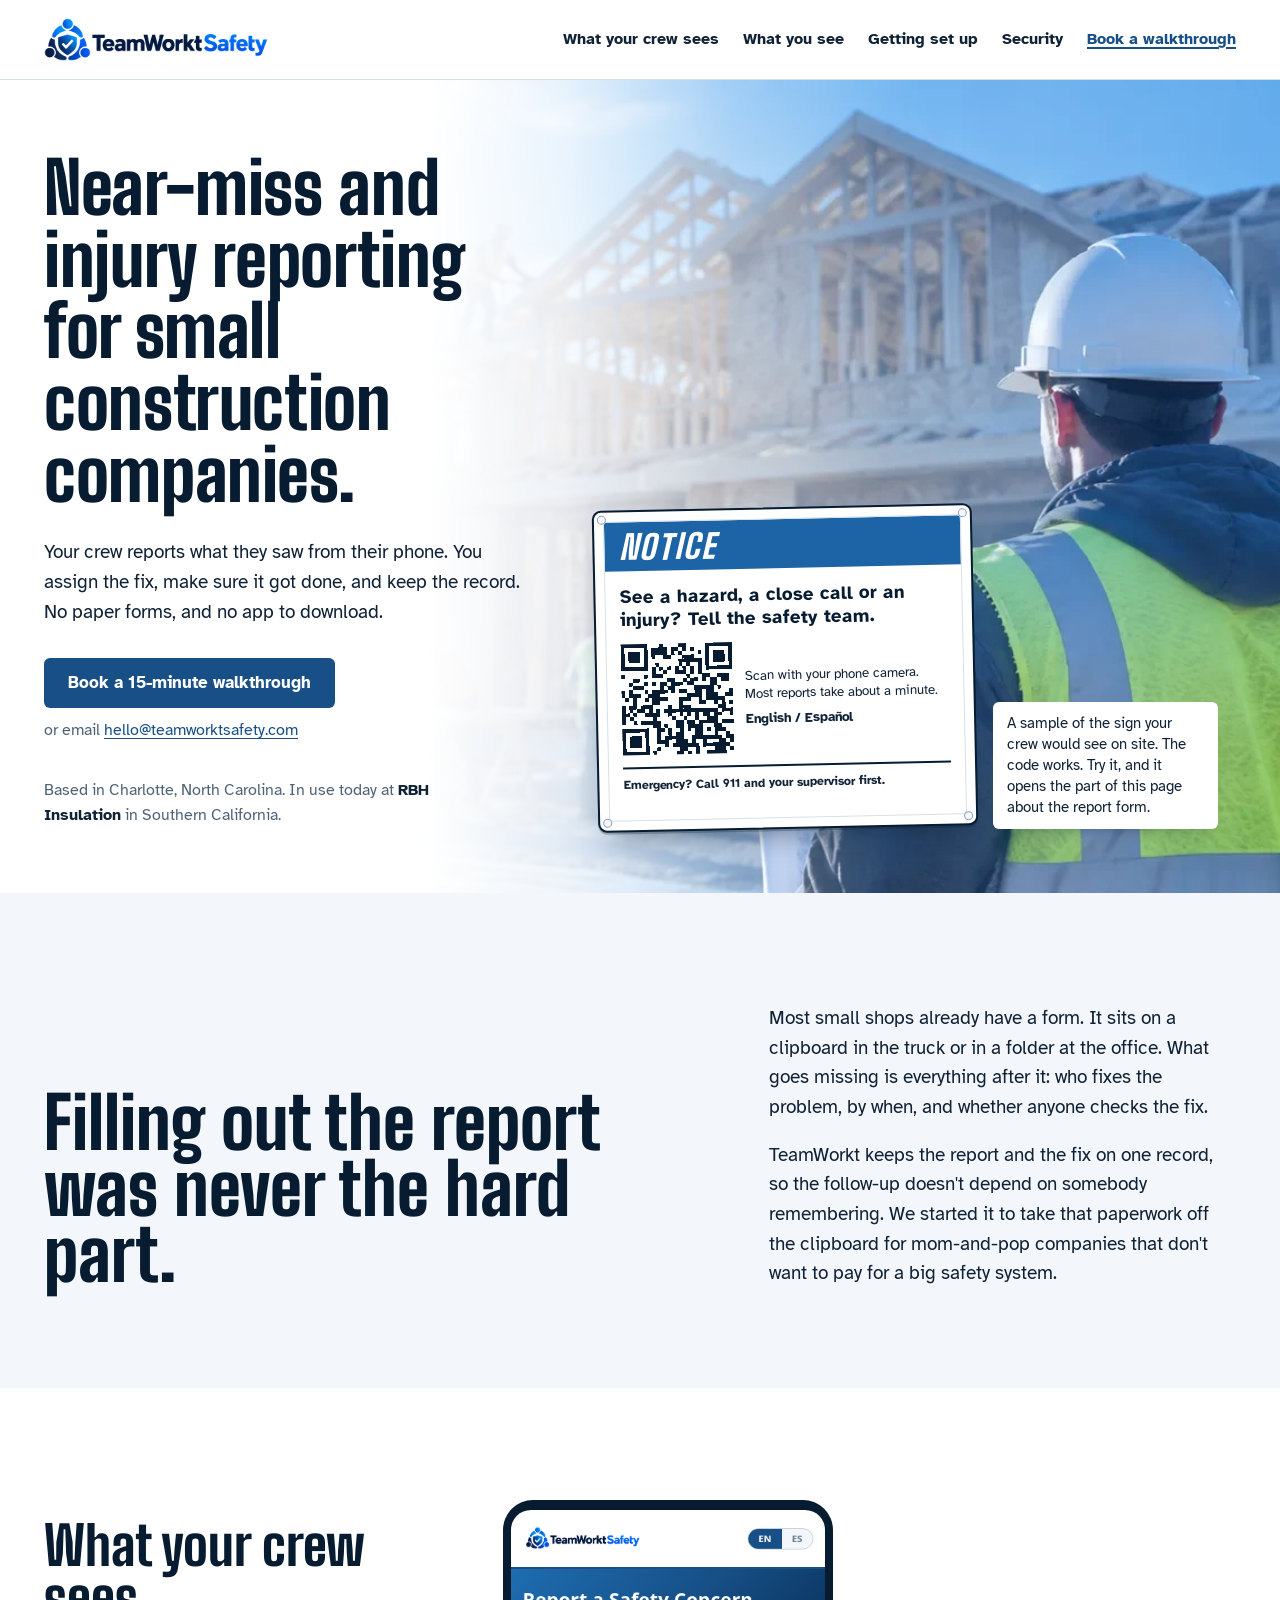
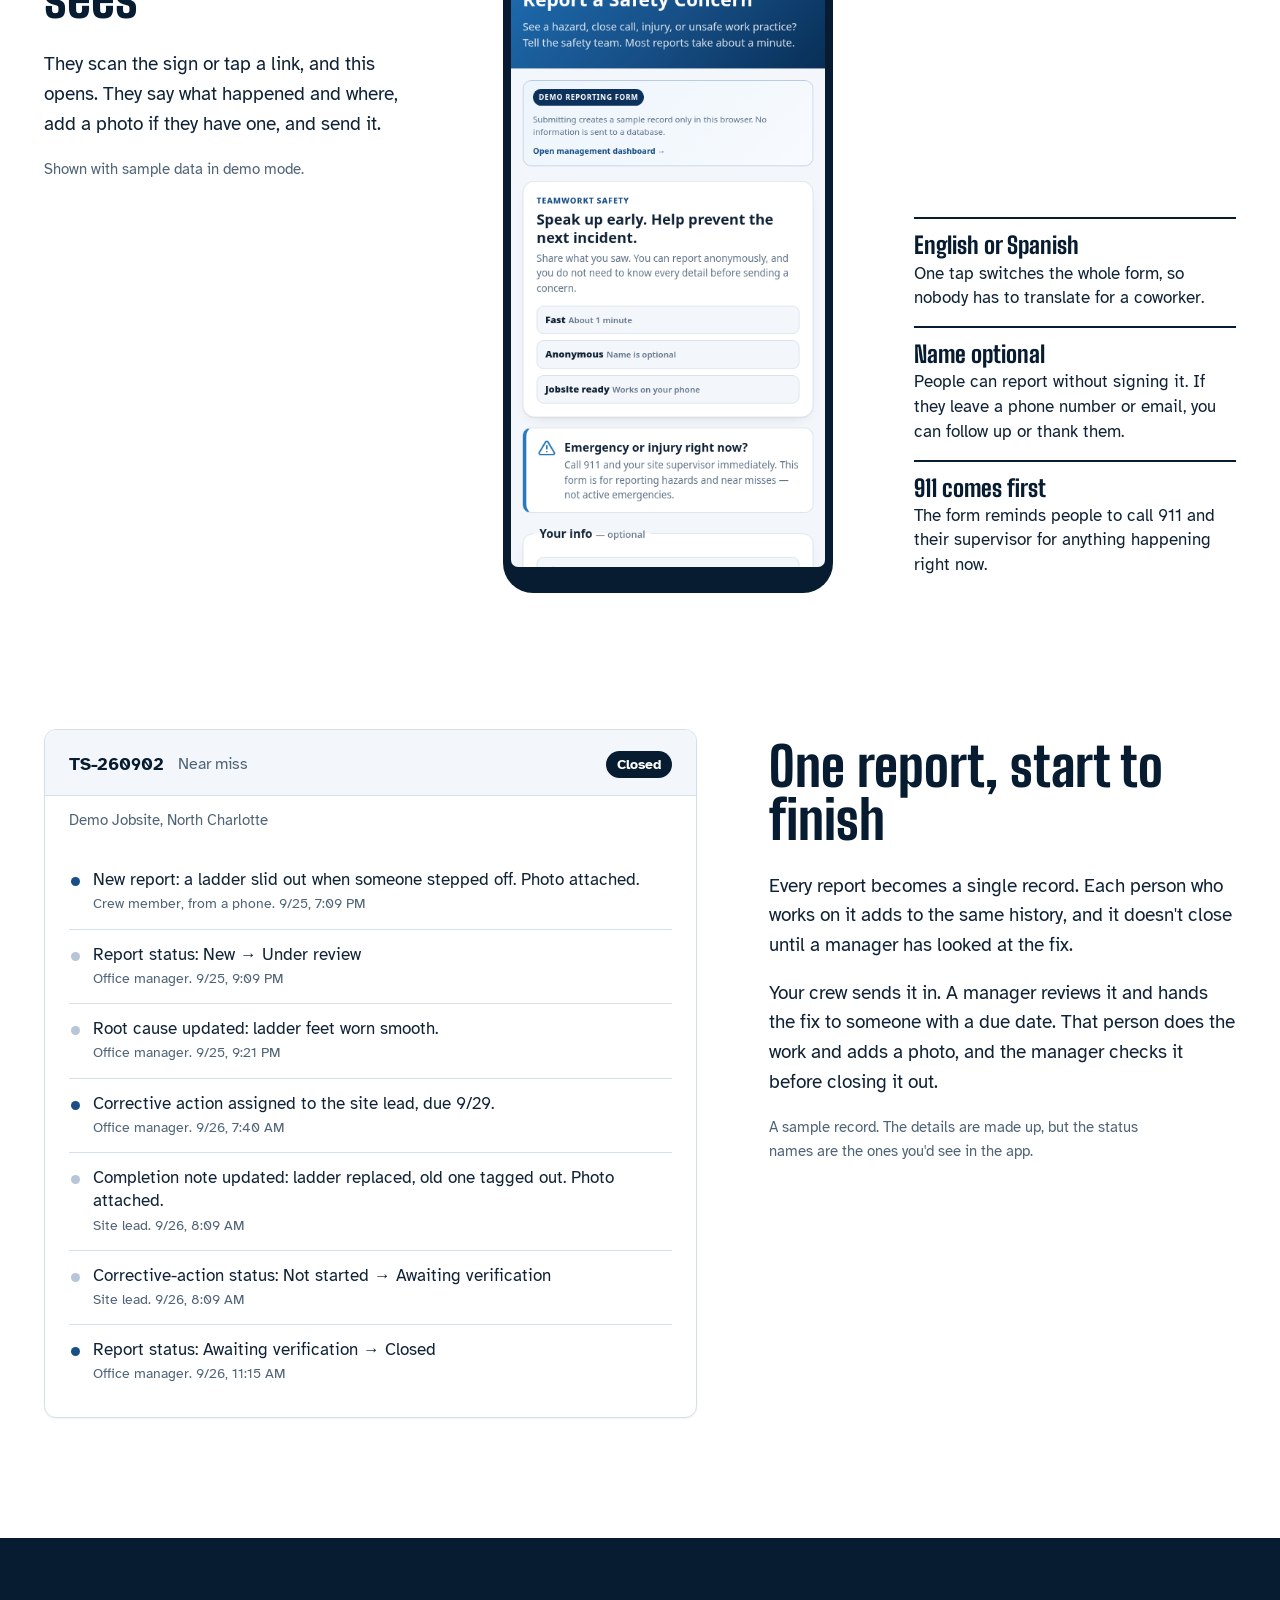
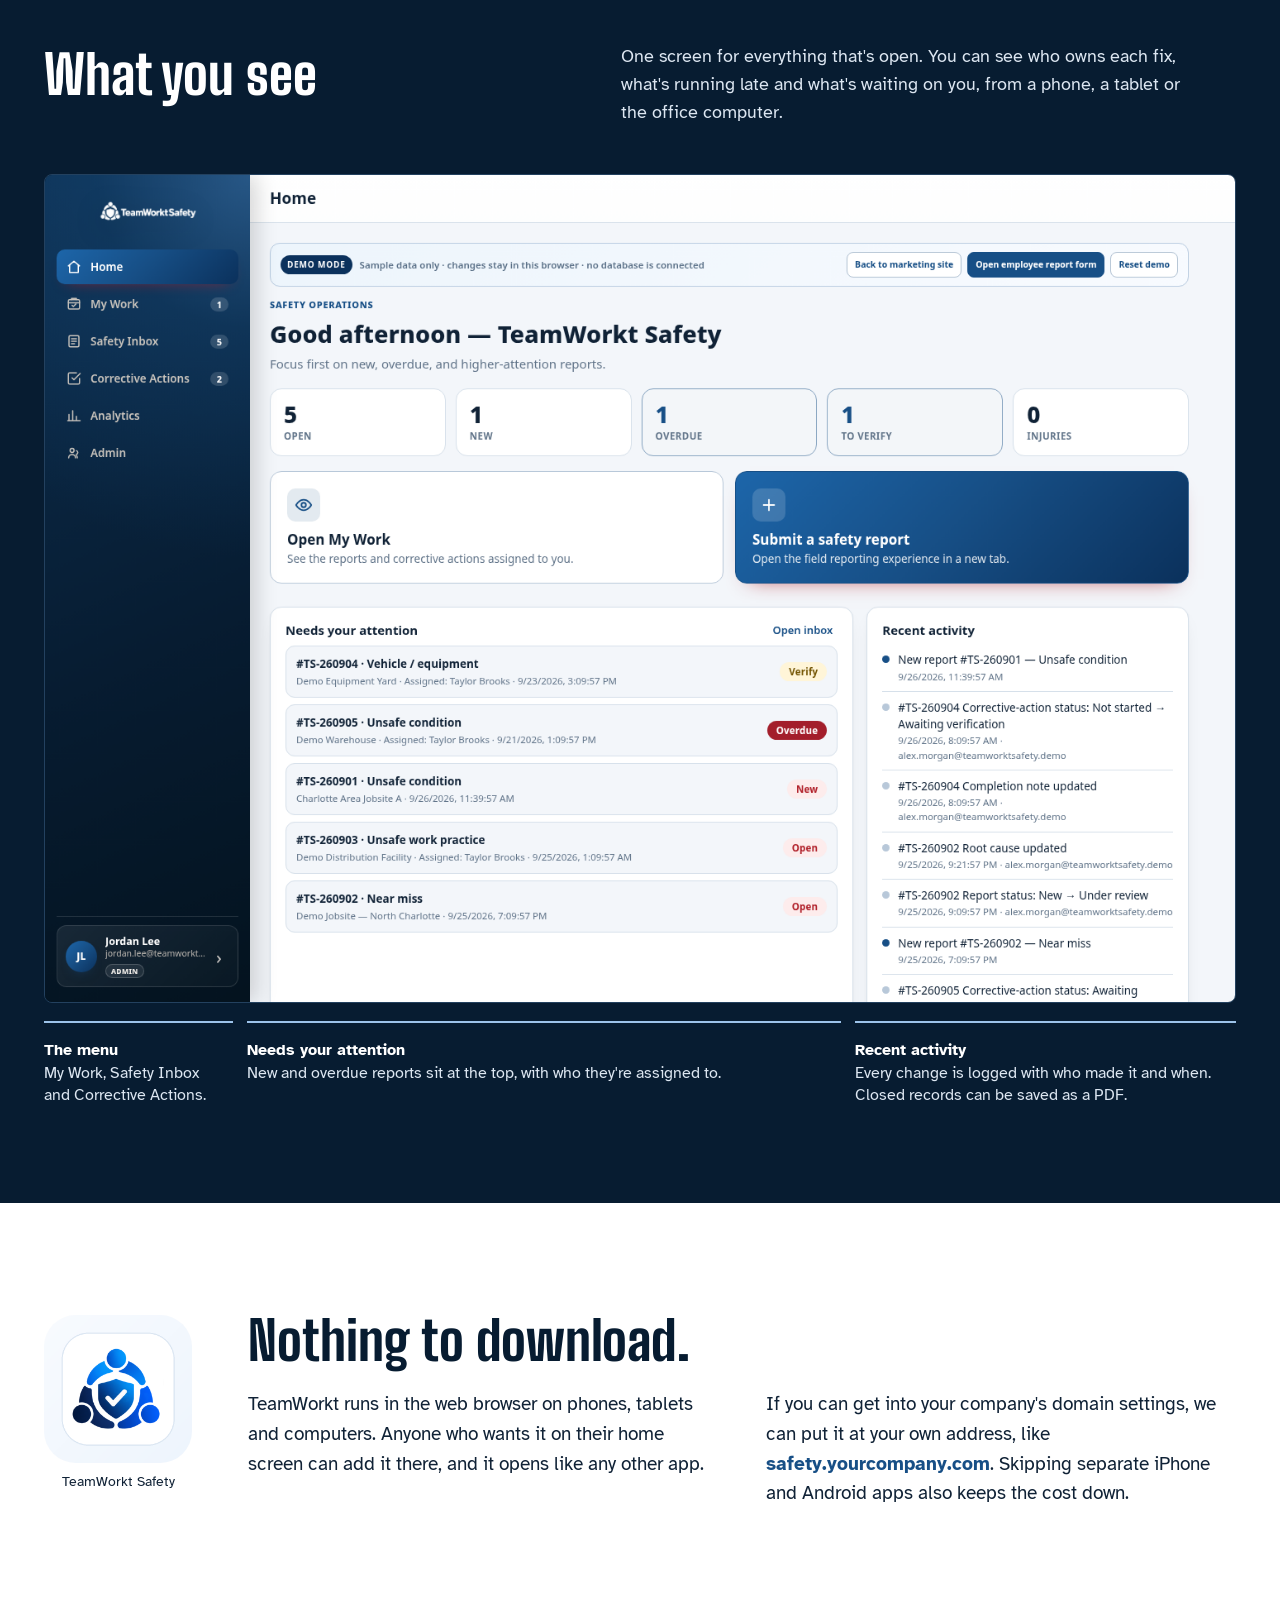
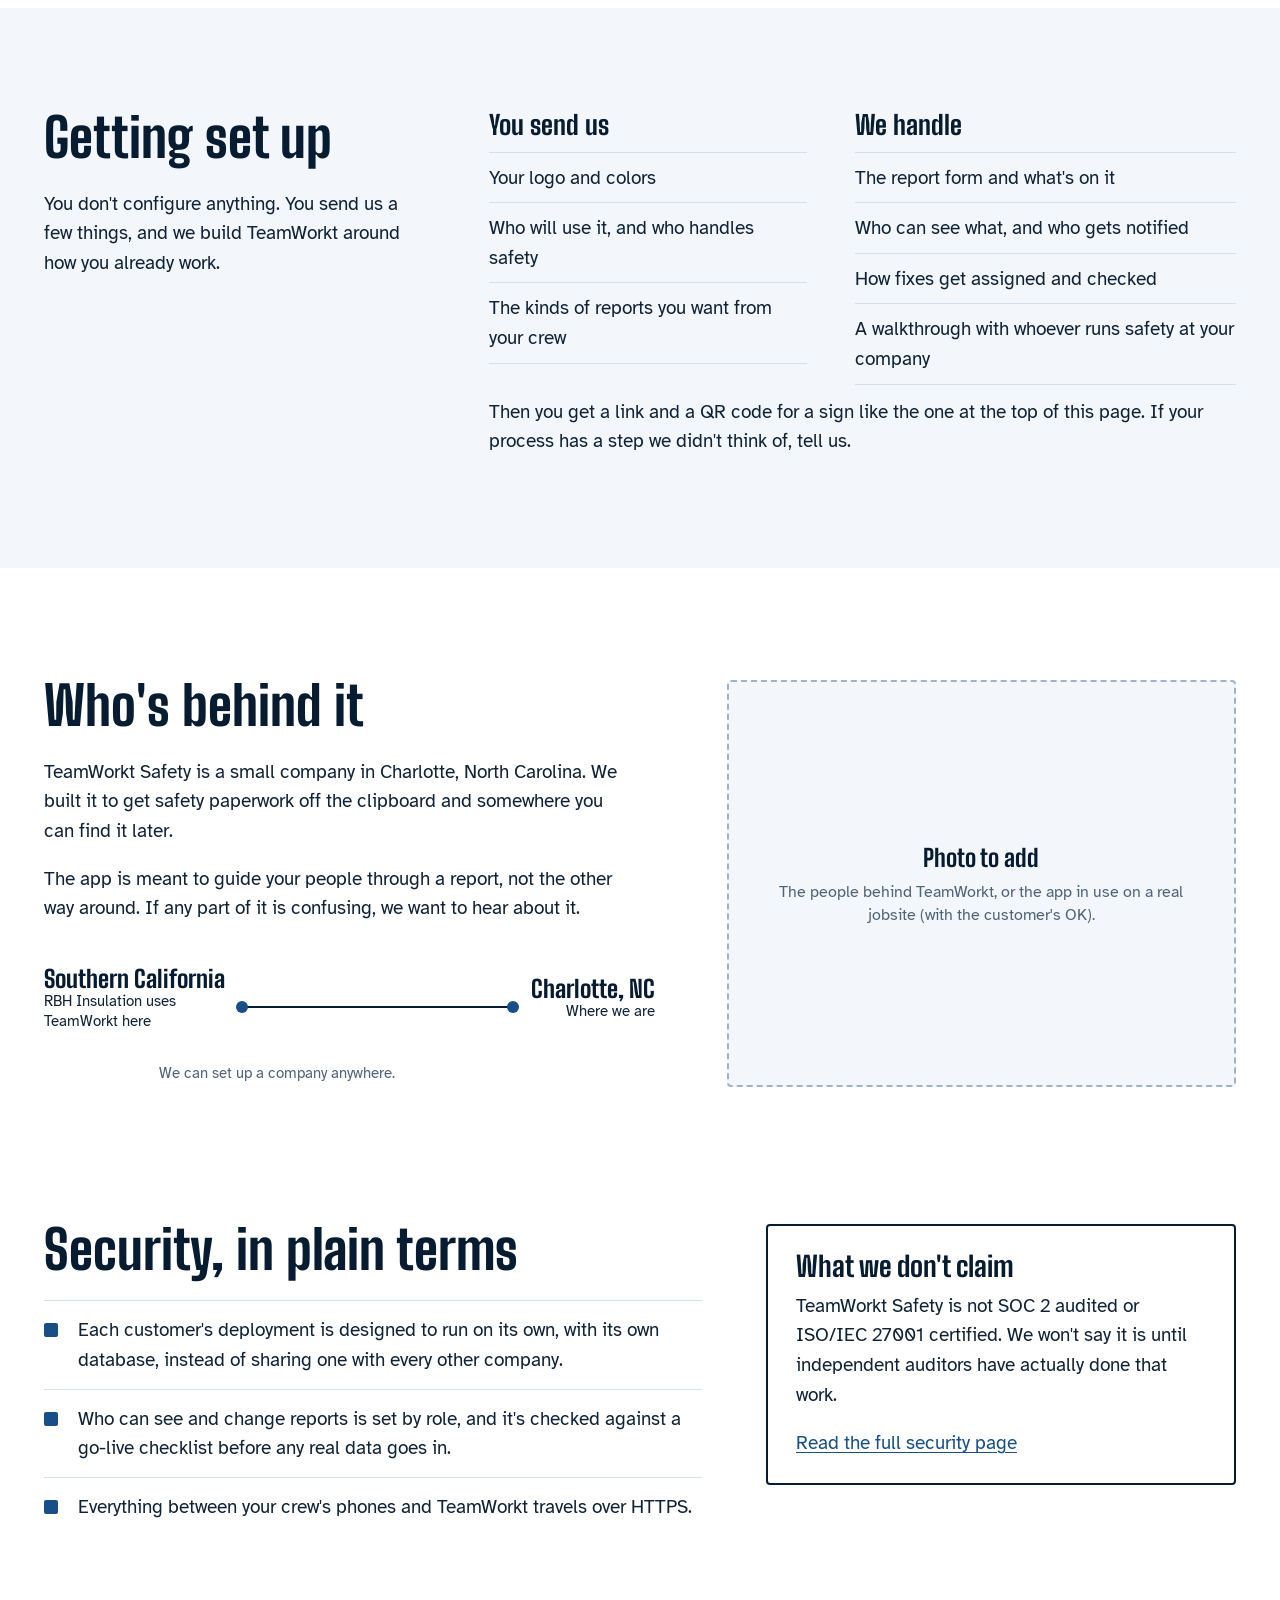
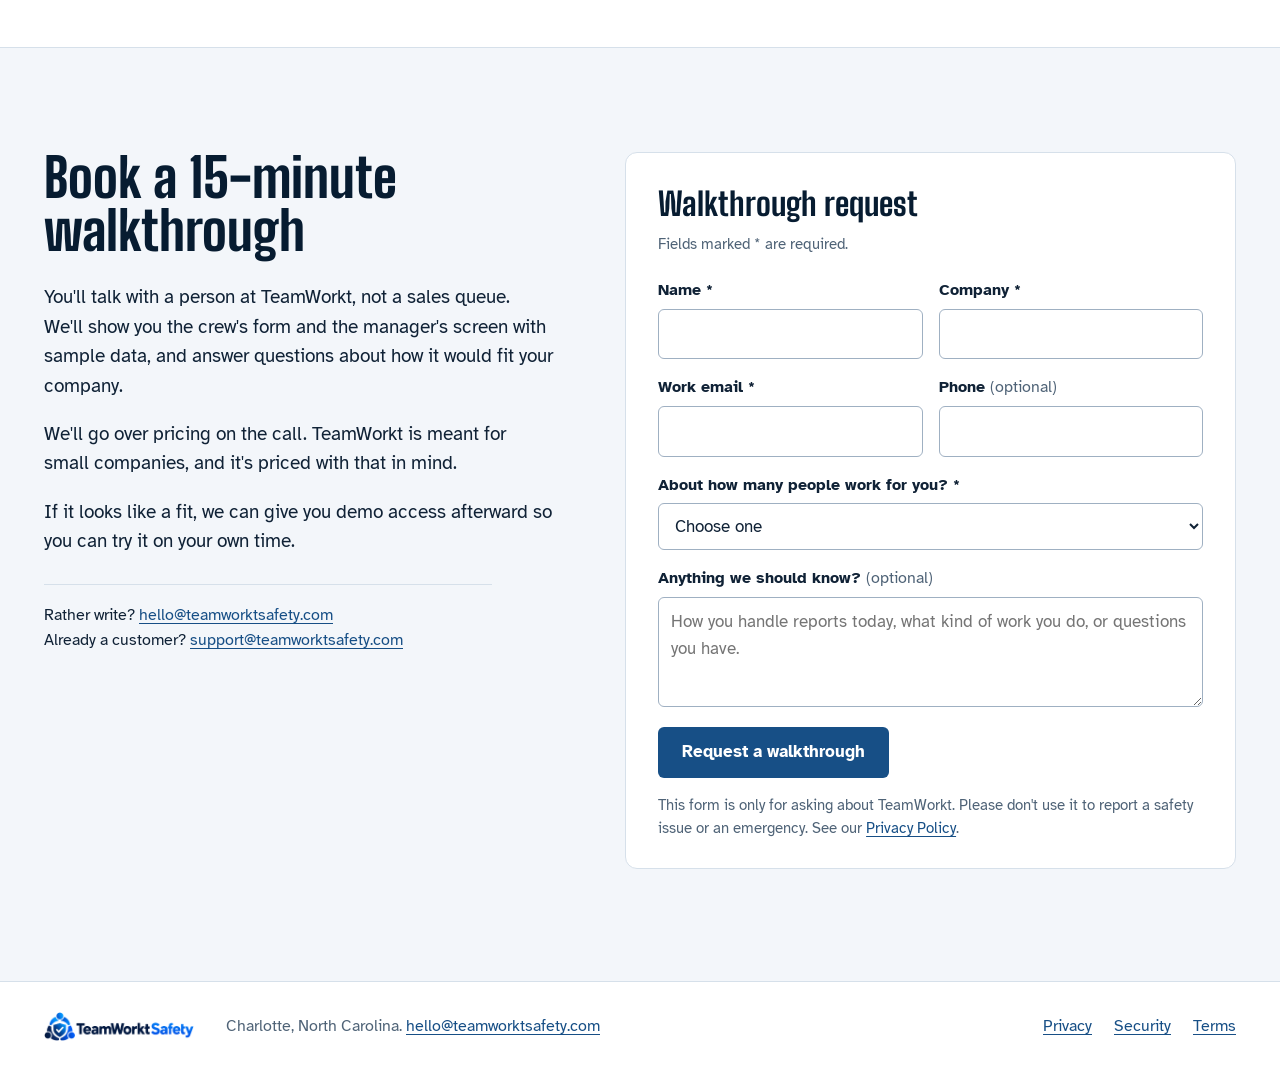
==== commit 1419d26c: "Add files via upload" ====
--- a/index.html
+++ b/index.html
@@ -16,7 +16,7 @@
 <link rel="preconnect" href="https://fonts.googleapis.com">
 <link rel="preconnect" href="https://fonts.gstatic.com" crossorigin>
 <link href="https://fonts.googleapis.com/css2?family=Atkinson+Hyperlegible:ital,wght@0,400;0,700;1,400&family=Big+Shoulders:opsz,wght@10..72,600..800&display=swap" rel="stylesheet">
-<link rel="stylesheet" href="assets/site.css">
+<link rel="stylesheet" href="assets/site.css?v=3">
 </head>
 <body>
 <a class="skip" href="#main">Skip to content</a>
@@ -37,6 +37,7 @@
 <main id="main">
 
 <section class="hero">
+  <div class="hero-bg"><img src="assets/jobsite-framing-crew.webp" width="932" height="724" alt="A framing crew at work on a new house, with a supervisor in a hard hat and hi-vis vest in the foreground."></div>
   <div class="wrap hero-grid">
     <div class="hero-copy">
       <h1>Near-miss and injury reporting for small construction companies.</h1>
@@ -49,7 +50,6 @@
     </div>
 
     <figure class="posted">
-      <img class="photo" src="assets/jobsite-framing-crew.webp" width="932" height="724" alt="A framing crew at work on a new house, with a supervisor in a hard hat and hi-vis vest in the foreground.">
       <div class="sign" role="img" aria-label="Sample jobsite sign: Notice. See a hazard, a close call or an injury? Tell the safety team. Scan the code with your phone camera. English or Spanish. Emergency? Call 911 first.">
         <span class="screw a"></span><span class="screw b"></span><span class="screw c"></span><span class="screw d"></span>
         <div class="sign-inner" aria-hidden="true">
--- a/assets/site.css
+++ b/assets/site.css
@@ -53,20 +53,25 @@
 .btn[disabled]{opacity:.6;cursor:progress}
 
 /* ---------- hero ---------- */
-.hero{padding:64px 0 120px}
-.hero-grid{display:grid;grid-template-columns:minmax(0,5.4fr) minmax(0,6.6fr);gap:60px;align-items:start}
+/* The jobsite photo covers the right two-thirds of the screen and fades into the white page on its left edge. */
+.hero{position:relative;overflow:hidden;min-height:clamp(640px,84vh,880px);padding:72px 0 64px;display:flex;align-items:stretch}
+.hero-bg{position:absolute;top:0;right:0;bottom:0;width:66.667%;z-index:0}
+.hero-bg img{width:100%;height:100%;object-fit:cover;object-position:62% 40%;
+  -webkit-mask-image:linear-gradient(to right,transparent 0%,rgba(0,0,0,.18) 16%,rgba(0,0,0,.7) 36%,#000 54%);
+  mask-image:linear-gradient(to right,transparent 0%,rgba(0,0,0,.18) 16%,rgba(0,0,0,.7) 36%,#000 54%)}
+.hero-grid{position:relative;z-index:1;display:grid;grid-template-columns:minmax(0,5fr) minmax(0,7fr);gap:48px;align-items:end}
+.hero-copy{align-self:start;max-width:34rem}
 .hero-copy h1{margin-bottom:28px}
 .lede{font-size:1.2rem;line-height:1.55;max-width:29em}
 .hero-act{display:flex;flex-wrap:wrap;align-items:center;gap:10px 18px;margin:30px 0 34px}
 .hero-act .or{font-size:16px;color:var(--muted)}
 .hero-where{font-size:16px;color:var(--muted);max-width:27em;margin:0}
 .hero-where b{color:var(--ink)}
-.posted{position:relative;margin:8px 0 0}
-.posted .photo{width:100%;aspect-ratio:932/724;object-fit:cover;border-radius:3px}
-.posted figcaption{font-size:15px;color:var(--muted);margin:22px 0 0 48%;max-width:26em}
+.posted{display:flex;align-items:flex-end;gap:18px;margin:0 0 0 4%}
+.posted figcaption{font-size:14.5px;line-height:1.45;color:var(--ink);background:var(--white);border-radius:6px;padding:11px 14px;max-width:15.5em;box-shadow:0 8px 20px -14px rgba(7,28,49,.6)}
 
 /* the jobsite sign */
-.sign{position:absolute;left:-7%;bottom:-62px;width:min(400px,50%);background:var(--white);border:2px solid var(--navy);border-radius:9px;padding:9px;transform:rotate(-1.2deg);box-shadow:0 2px 0 rgba(7,28,49,.25),0 18px 30px -16px rgba(7,28,49,.55)}
+.sign{position:relative;flex:0 0 auto;width:min(380px,100%);background:var(--white);border:2px solid var(--navy);border-radius:9px;padding:9px;transform:rotate(-1.2deg);box-shadow:0 2px 0 rgba(7,28,49,.25),0 18px 30px -16px rgba(7,28,49,.55)}
 .sign-inner{border:1px solid var(--line);border-radius:4px;overflow:hidden}
 .sign-bar{background:var(--sign);color:var(--white);font-family:var(--head);font-weight:800;font-style:italic;text-transform:uppercase;letter-spacing:.05em;font-size:clamp(1.5rem,2.6vw,2.1rem);line-height:1;padding:9px 14px 7px}
 .sign-body{padding:14px 14px 12px}
@@ -258,6 +263,10 @@
 .small{font-size:15.5px;color:var(--muted)}
 
 /* ---------- smaller screens ---------- */
+@media (max-width:1180px){
+  .posted{flex-direction:column;align-items:flex-start;gap:14px}
+  .posted figcaption{max-width:24em}
+}
 @media (max-width:1060px){
   .crew-grid{grid-template-columns:minmax(0,1fr) minmax(0,1fr);gap:48px}
   .crew-intro{grid-column:1/-1;padding-top:0}
@@ -265,8 +274,12 @@
 }
 @media (max-width:980px){
   .hero-grid,.problem-grid,.record-grid,.office-head,.sec-grid,.contact-grid,.who-grid,.legal-grid,.sec-split,.setup-grid{grid-template-columns:minmax(0,1fr);gap:44px}
-  .hero{padding-bottom:110px}
-  .posted{margin-left:6%}
+  .hero{display:flex;flex-direction:column;min-height:0;padding:44px 0 64px}
+  .hero-grid{display:contents}
+  .hero-copy{order:1;width:min(var(--max),100% - 2*var(--gutter));max-width:none;margin-inline:auto}
+  .hero-bg{order:2;position:relative;width:100%;height:clamp(280px,56vw,460px);margin-top:28px}
+  .hero-bg img{-webkit-mask-image:linear-gradient(to bottom,transparent 0%,rgba(0,0,0,.6) 22%,#000 42%);mask-image:linear-gradient(to bottom,transparent 0%,rgba(0,0,0,.6) 22%,#000 42%)}
+  .posted{order:3;position:relative;z-index:1;width:min(var(--max),100% - 2*var(--gutter));margin:-120px auto 0;flex-wrap:wrap}
   .setup-after{grid-column:auto}
   .toc{position:static}
   .regions{grid-template-columns:1fr;gap:0}
@@ -279,13 +292,14 @@
   body{font-size:17.5px}
   .logo img{width:184px}
   .masthead nav{gap:2px 18px;font-size:15px}
-  .hero{padding:36px 0 64px}
-  .posted{margin-left:0}
-  .sign{position:relative;left:auto;bottom:auto;margin:-64px 0 0 -2px;width:80%;max-width:340px;padding:6px}
+  .hero{padding:32px 0 56px}
+  .hero-bg{height:300px}
+  .posted{margin-top:-96px}
+  .sign{width:84%;max-width:340px;padding:6px}
   .sign-body{padding:10px 10px 9px}
   .sign-q{margin-bottom:8px}
   .sign-row{grid-template-columns:38% 1fr;gap:8px}
-  .posted figcaption{margin:16px 0 0;font-size:14px}
+  .posted figcaption{max-width:none;box-shadow:none;padding:0;background:none;color:var(--muted);font-size:14px}
   .problem,.crew,.office,.access,.setup,.who,.contact{padding-block:72px}
   .record{padding:16px 0 72px}
   .sec{padding:8px 0 72px}
